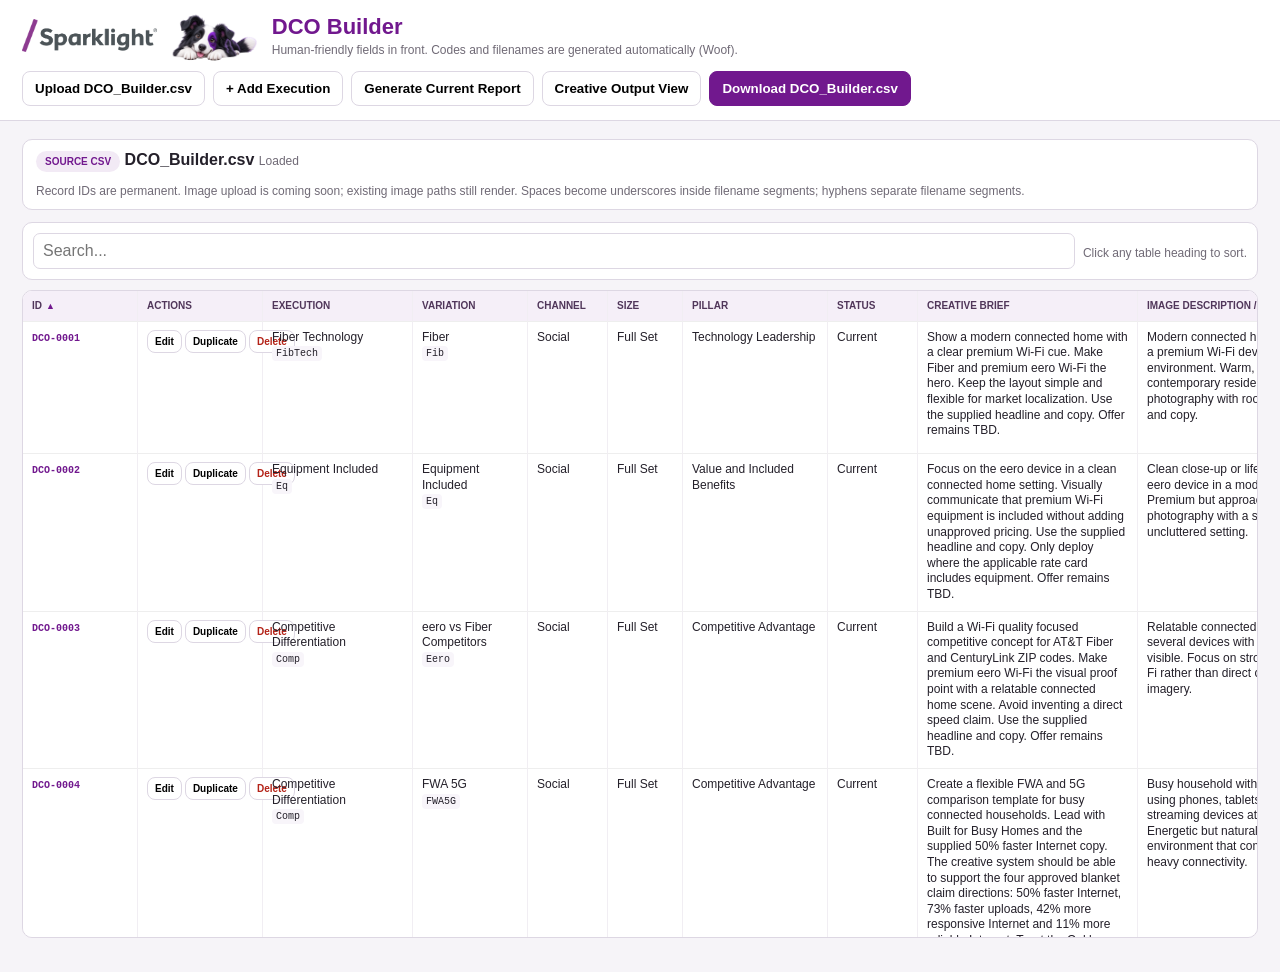
==== index.html @ 0c3de9a8 "Add files via upload" ====
<!doctype html>
<html lang="en">
<head>
<meta charset="utf-8"><meta name="viewport" content="width=device-width,initial-scale=1">
<title>DCO Builder</title>
<style>
:root{--p:#71188e;--ink:#24202a;--muted:#706a76;--line:#ddd7e3;--bg:#f6f4f8;--soft:#f2eaf5;--danger:#b42318}
*{box-sizing:border-box} body{margin:0;background:var(--bg);font-family:Inter,Segoe UI,Arial,sans-serif;color:var(--ink)}
header{position:sticky;top:0;z-index:10;background:#fff;border-bottom:1px solid var(--line);padding:14px 22px}
.top{display:flex;justify-content:space-between;align-items:center;gap:14px;flex-wrap:wrap}
.brand-wrap{display:flex;align-items:center;gap:14px}
.brand-logo{height:34px;max-width:220px;object-fit:contain}
.header-mascot{height:58px;max-width:120px;object-fit:contain;object-position:center bottom;display:block;margin:-8px 0 -14px 0}
h1{margin:0;color:var(--p);font-size:22px} .sub{font-size:12px;color:var(--muted);margin-top:3px}
button{border:1px solid var(--line);background:#fff;border-radius:8px;padding:9px 12px;font-weight:700;cursor:pointer}
button.primary{background:var(--p);border-color:var(--p);color:#fff} button:disabled{opacity:.5;cursor:not-allowed;background:#f2f0f4;color:#777;border-color:#d8d3dc} button.danger{color:var(--danger)} .actions{display:flex;gap:8px;flex-wrap:wrap}
main{padding:18px 22px 34px}
.source{background:#fff;border:1px solid var(--line);border-radius:10px;padding:11px 13px;margin-bottom:12px;display:flex;justify-content:space-between;gap:12px;flex-wrap:wrap}
.pill{background:var(--soft);color:var(--p);padding:5px 9px;border-radius:999px;font-size:10px;font-weight:800}
.toolbar{display:flex;gap:8px;background:#fff;border:1px solid var(--line);border-radius:10px;padding:10px;margin-bottom:10px;align-items:center}
.toolbar input{flex:1}.mobile-view-note{display:none}
input,select,textarea{width:100%;border:1px solid var(--line);border-radius:7px;padding:8px 9px;font:inherit;background:#fff}
textarea{min-height:86px;resize:vertical}
.tablewrap{background:#fff;border:1px solid var(--line);border-radius:10px;overflow:auto;max-height:72vh}
table{border-collapse:separate;border-spacing:0;width:100%;min-width:1900px;font-size:12px;table-layout:fixed}
th,td{padding:8px 9px;border-bottom:1px solid #eee;border-right:1px solid #f1eef3;vertical-align:top;white-space:normal;overflow-wrap:anywhere;line-height:1.3}
th{position:sticky;top:0;background:#f5eff8;text-align:left;color:#50365a;font-size:10px;text-transform:uppercase;z-index:2;cursor:pointer;user-select:none}
th:hover{background:#ede3f2}
.sortmark{font-size:9px;color:var(--p);margin-left:4px}
.rowbtns{white-space:nowrap} .rowbtns button{padding:5px 7px;font-size:10px;margin-right:3px}
.record-id{font-family:ui-monospace,SFMono-Regular,Consolas,monospace;font-size:10px;font-weight:800;color:var(--p)}
.code{font-family:ui-monospace,SFMono-Regular,Consolas,monospace;background:#f8f5fa;border-radius:4px;padding:2px 4px;font-size:10px}
.details{font-size:11px;line-height:1.4}.priority-list{margin:0;padding-left:16px;font-size:11px;line-height:1.35}.priority-list li{margin:0 0 3px}.priority-list .required{font-weight:800;color:var(--p)} .filename{font-family:ui-monospace,SFMono-Regular,Consolas,monospace;font-size:10px;display:block;margin:3px 0}
.thumb{width:50px;height:50px;border:1px solid var(--line);border-radius:6px;object-fit:cover;background:#fafafa;display:block;margin:auto}
.modal{display:none;position:fixed;inset:0;background:rgba(18,13,22,.46);z-index:50;align-items:center;justify-content:center;padding:18px} .modal.open{display:flex}
.dialog{width:min(1120px,97vw);max-height:94vh;overflow:auto;background:#fff;border-radius:13px;box-shadow:0 28px 70px rgba(0,0,0,.26)}
.dhead,.dfoot{position:sticky;background:#fff;z-index:3;display:flex;align-items:center;justify-content:space-between;gap:10px;padding:14px 17px}
.dhead{top:0;border-bottom:1px solid var(--line)} .dfoot{bottom:0;border-top:1px solid var(--line);justify-content:flex-end}
.dbody{padding:17px} .grid{display:grid;grid-template-columns:repeat(3,1fr);gap:11px} .wide{grid-column:span 3} .two{grid-column:span 2}
label{display:block;margin-bottom:4px;font-size:10px;font-weight:800;text-transform:uppercase;color:#504756}
.section{grid-column:span 3;border-top:1px solid var(--line);padding-top:12px;margin-top:4px} .section-title{font-weight:800;color:var(--p);font-size:12px;margin-bottom:4px}
.codebox{background:#faf8fb;border:1px solid var(--line);border-radius:8px;padding:9px 10px} .codebox .row{display:flex;gap:8px;align-items:center;justify-content:space-between}
.size-note{margin-top:5px;padding:6px 8px;background:#faf8fb;border:1px solid var(--line);border-radius:7px;font-size:9px;line-height:1.2;color:var(--muted)}
.assetbox{display:grid;grid-template-columns:180px 1fr;gap:12px;align-items:start} .asset-preview{height:130px;border:1px dashed #b9afbf;border-radius:9px;background:#faf8fb;display:flex;align-items:center;justify-content:center;overflow:hidden;color:var(--muted);font-size:11px;text-align:center;padding:8px}
.asset-preview img{width:100%;height:100%;object-fit:cover} .asset-actions{display:flex;gap:7px;flex-wrap:wrap;margin-top:8px} .asset-tip{font-size:11px;color:var(--muted);line-height:1.45;margin-top:7px}
.msglist{display:flex;flex-direction:column;gap:7px} .msg{display:grid;grid-template-columns:30px 1fr 120px auto;gap:7px;align-items:center} .num{width:25px;height:25px;border-radius:50%;background:var(--p);color:#fff;display:flex;align-items:center;justify-content:center;font-size:11px;font-weight:800}
.req{display:flex;align-items:center;gap:6px;font-size:11px;font-weight:700;color:#55485b} .req input{width:auto} .msg button{padding:5px 7px}
.logo{background:#f8f5f9;border:1px solid var(--line);border-radius:8px;padding:11px} .logo-options{display:grid;grid-template-columns:repeat(4,1fr);gap:8px;margin-top:9px} .logo-card{background:#fff;border:1px solid var(--line);border-radius:7px;padding:8px;text-align:center} .logo-card.dark{background:#333} .logo-card img{max-width:100%;height:28px;object-fit:contain} .logo-card small{display:block;font-size:9px;color:var(--muted);margin-top:5px} .logo-card.dark small{color:#ddd}
.logicbox{background:#faf8fb;border:1px solid var(--line);border-radius:8px;padding:10px;font-size:11px;line-height:1.45}
.hidden{display:none!important}

@media(max-width:760px){
  header{position:static;padding:12px}
  .top{align-items:flex-start}
  .brand-wrap{width:100%;display:grid;grid-template-columns:auto auto 1fr;gap:10px;align-items:center}
  .brand-logo{height:30px;max-width:150px}
  .header-mascot{height:48px;max-width:85px;margin:-4px 0 -8px}
  h1{font-size:20px}
  .brand-wrap .sub{font-size:11px;line-height:1.25}
  .actions{width:100%;display:grid;grid-template-columns:1fr 1fr;gap:7px}
  .actions button{width:100%;font-size:12px;padding:8px 9px}
  .actions .primary{grid-column:span 2}
  main{padding:12px}
  .source{padding:10px}
  .source>div:last-child{font-size:11px;line-height:1.35}
  .toolbar{padding:9px;display:block}
  .toolbar input{margin-bottom:6px}
  .desktop-sort-note{display:none}
  .mobile-view-note{display:block}
  .tablewrap{overflow:visible;max-height:none;border-radius:10px}
  table{min-width:0;width:100%;table-layout:fixed}
  th,td{font-size:11px;padding:8px 7px}
  th{position:static}
  /* Mobile keeps only: ID, Actions, Execution, Variation, Status */
  th:nth-child(5),td:nth-child(5),
  th:nth-child(6),td:nth-child(6),
  th:nth-child(7),td:nth-child(7),
  th:nth-child(9),td:nth-child(9),
  th:nth-child(10),td:nth-child(10),
  th:nth-child(11),td:nth-child(11),
  th:nth-child(12),td:nth-child(12),
  th:nth-child(13),td:nth-child(13),
  th:nth-child(14),td:nth-child(14){display:none}
  th:nth-child(1),td:nth-child(1){width:16%}
  th:nth-child(2),td:nth-child(2){width:25%}
  th:nth-child(3),td:nth-child(3){width:26%}
  th:nth-child(4),td:nth-child(4){width:20%}
  th:nth-child(8),td:nth-child(8){width:13%}
  .rowbtns{white-space:normal;display:flex;flex-direction:column;gap:4px}
  .rowbtns button{width:100%;margin:0;padding:5px 4px;font-size:10px}
  .record-id{font-size:9px}
  .code{font-size:8px;display:inline-block;margin-top:2px}
}

@media(max-width:900px){.toolbar{flex-direction:column}.grid{grid-template-columns:1fr}.wide,.two,.section{grid-column:span 1}.msg{grid-template-columns:30px 1fr}.assetbox{grid-template-columns:1fr}}
</style>
</head>
<body>
<header><div class="top">
<div class="brand-wrap">
<img class="brand-logo" src="assets/Sparklight(R)-purple-rgb.png" alt="Sparklight" onerror="this.style.display='none'">
<img class="header-mascot" src="assets/HeaderMascot.png" alt="" aria-hidden="true" onerror="this.style.display='none'">
<div><h1>DCO Builder</h1><div class="sub">Human-friendly fields in front. Codes and filenames are generated automatically (Woof).</div></div>
</div>
<div class="actions">
<button onclick="document.getElementById('csvFile').click()">Upload DCO_Builder.csv</button><input id="csvFile" class="hidden" type="file" accept=".csv">
<button onclick="addRow()">+ Add Execution</button>
<button onclick="generateCurrentReport()">Generate Current Report</button>
<button onclick="goToOutputs()">Creative Output View</button>
<button class="primary" onclick="downloadCSV()">Download DCO_Builder.csv</button>
</div>
</div></header>

<main>
<div class="source"><div><span class="pill">SOURCE CSV</span> <strong>DCO_Builder.csv</strong> <span class="sub" id="dirty">Loaded</span></div>
<div class="sub">Record IDs are permanent. Image upload is coming soon; existing image paths still render. Spaces become underscores inside filename segments; hyphens separate filename segments.</div></div>

<div class="toolbar">
<input id="search" placeholder="Search..." oninput="render()">
<div class="sub desktop-sort-note">Click any table heading to sort.</div>
<div class="sub mobile-view-note">Mobile view shows the key fields only. Edit a row to see the full record.</div>
</div>

<div class="tablewrap"><table><thead><tr>
<th style="width:115px" onclick="sortBy('Record_ID')">ID<span class="sortmark" data-sort="Record_ID"></span></th>
<th style="width:125px">Actions</th>
<th style="width:150px" onclick="sortBy('Execution')">Execution<span class="sortmark" data-sort="Execution"></span></th>
<th style="width:115px" onclick="sortBy('Variation')">Variation<span class="sortmark" data-sort="Variation"></span></th>
<th style="width:80px" onclick="sortBy('Channel')">Channel<span class="sortmark" data-sort="Channel"></span></th>
<th style="width:75px" onclick="sortBy('Size')">Size<span class="sortmark" data-sort="Size"></span></th>
<th style="width:145px" onclick="sortBy('Pillar')">Pillar<span class="sortmark" data-sort="Pillar"></span></th>
<th style="width:90px" onclick="sortBy('Status')">Status<span class="sortmark" data-sort="Status"></span></th>
<th style="width:220px" onclick="sortBy('Creative_Brief')">Creative Brief<span class="sortmark" data-sort="Creative_Brief"></span></th>
<th style="width:220px" onclick="sortBy('Image_Description_Prompt')">Image Description / Prompt<span class="sortmark" data-sort="Image_Description_Prompt"></span></th>
<th style="width:75px">Image</th>
<th style="width:220px" onclick="sortBy('Supporting_Copy')">Supporting Copy<span class="sortmark" data-sort="Supporting_Copy"></span></th>
<th style="width:220px">Message Priority</th>
<th style="width:280px">Details</th>
</tr></thead><tbody id="tbody"></tbody></table></div>
</main>

<div class="modal" id="modal"><div class="dialog">
<div class="dhead"><div><strong id="title">Edit Creative Execution</strong><div class="sub">Write the human name. The short code updates automatically.</div></div><button onclick="closeM()">✕</button></div>
<div class="dbody"><div class="grid">

<div><label>Record ID</label><input data-f="Record_ID" readonly></div>
<div><label>Execution</label><input data-f="Execution" oninput="autoCodes()"></div>
<div><label>Variation</label><input data-f="Variation" oninput="autoCodes()"></div>

<div><label>Channel</label><select data-f="Channel" onchange="refreshSizes()"><option>Display</option><option>Social</option><option>Landing Page</option><option>Email</option></select></div>
<div><label>Size</label><select data-f="Size" onchange="updateFilenamePreview()"></select><div id="sizeNote" class="size-note"></div></div>
<div class="codebox"><label>Generated Codes</label><div class="row"><span class="code" id="execCodePreview"></span><span class="code" id="varCodePreview"></span></div></div>

<div><label>Pillar</label><select data-f="Pillar"></select></div>
<div><label>Status</label><select data-f="Status" onchange="statusChanged()"><option>Current</option><option>Future</option><option>Retired</option></select></div>
<div><label>Category</label><input data-f="Category"></div>

<div id="startWrap" class="hidden"><label>Start Date</label><input data-f="Start_Date" type="date"></div>
<div id="endWrap" class="hidden"><label>End Date</label><input data-f="End_Date" type="date"></div>
<div><label>Market Zip</label><input data-f="Market_Zip"></div>

<div class="two"><label>Target</label><input data-f="Target"></div><div><label>Offer</label><input data-f="Offer"></div>

<div class="section"><div class="section-title">Creative Brief</div></div>
<div class="wide"><textarea data-f="Creative_Brief"></textarea></div>

<div class="section"><div class="section-title">Image Description / Prompt</div></div>
<div class="wide"><textarea data-f="Image_Description_Prompt"></textarea></div>

<div class="wide assetbox">
<div id="assetPreview" class="asset-preview">No image selected</div>
<div>
  <label>Image Asset</label>
  <input data-f="Image_Asset" placeholder="uploads/example.jpg" readonly>
  <div class="asset-actions">
    <button type="button" disabled aria-disabled="true" title="Image uploads are coming soon">Upload Image — Coming Soon</button>
  </div>
  <div class="asset-tip" id="uploadTip">
    Image uploads are <strong>coming soon</strong>. Existing image paths in the CSV will still render in the dashboard, but users cannot upload or replace images from this site yet.
  </div>
</div></div>

<div class="section"><div class="section-title">Supporting Copy <span class="sub">(not on ad)</span></div>
<div class="sub">Accompanying copy used outside the image file, such as the post text or caption that runs with a Social ad.</div></div>
<div class="wide"><textarea data-f="Supporting_Copy"></textarea></div>

<div class="section"><div class="section-title">Message Priority <span class="sub">(on-ad messages)</span></div>
<div class="sub">Required messages never drop. Remaining messages survive according to priority and available space.</div></div>
<div class="wide"><div id="msgs" class="msglist"></div></div>

<div class="section"><div class="section-title">Always Reserved Logo Area</div></div>
<div class="wide logo"><strong>Sparklight logo</strong> — template space is always reserved.
<div class="logo-options">
<div class="logo-card"><img src="assets/Sparklight(R)-black-rgb.png"><small>Black</small></div>
<div class="logo-card"><img src="assets/Sparklight(R)-gray-rgb.png"><small>Gray</small></div>
<div class="logo-card"><img src="assets/Sparklight(R)-purple-rgb.png"><small>Purple</small></div>
<div class="logo-card dark"><img src="assets/Sparklight(R)-reverse-rgb.png"><small>Reverse</small></div>
</div></div>

<div class="section"><div class="section-title">Legal</div></div>
<div class="wide"><label>Full Legal</label><textarea data-f="Legal_Full"></textarea></div>
<div class="wide"><label>Short Legal</label><textarea data-f="Legal_Short"></textarea></div>
<div class="wide"><label>Approval Notes</label><textarea data-f="Approval_Notes"></textarea></div>

<div class="section"><div class="section-title">Filename Preview</div><div class="sub">Format: DCO-Channel_Size-Execution-Variation. Duplicate Execution/Variation codes are only written once.</div></div>
<div class="wide logicbox" id="filenamePreview"></div>

</div></div>
<div class="dfoot"><button onclick="closeM()">Cancel</button><button class="primary" onclick="save()">Save Execution</button></div>
</div></div>

<script>
// Image upload intentionally disabled; existing Image_Asset paths still render.
const SEED=[{"Record_ID": "DCO-0001", "Sequence_Next": "15", "Execution": "Fiber Technology", "Execution_Code": "FibTech", "Variation": "Fiber", "Variation_Code": "Fib", "Pillar": "Technology Leadership", "Category": "Fiber Technology", "Target": "Fiber enabled expansion markets and ZIP codes over indexing to fiber", "Market_Zip": "TBD", "Offer": "TBD", "Channel": "Social", "Size": "Full Set", "Status": "Current", "Start_Date": "", "End_Date": "", "Creative_Brief": "Show a modern connected home with a clear premium Wi-Fi cue. Make Fiber and premium eero Wi-Fi the hero. Keep the layout simple and flexible for market localization. Use the supplied headline and copy. Offer remains TBD.", "Image_Description_Prompt": "Modern connected home interior with a premium Wi-Fi device visible in the environment. Warm, natural, contemporary residential lifestyle photography with room for branding and copy.", "Image_Asset": "", "Supporting_Copy": "Experience Sparklight Fiber with Better Wi-Fi.", "Legal_Full": "", "Legal_Short": "", "Approval_Notes": "Localize by market name where feasible.", "Message_1_Required": "1", "Message_2_Required": "0", "Message_3_Required": "0", "Message_4_Required": "0", "Message_5_Required": "0", "Message_1": "Fiber Internet. Premium eero Wi-Fi.", "Message_2": "", "Message_3": "", "Message_4": "", "Message_5": ""}, {"Record_ID": "DCO-0002", "Sequence_Next": "", "Execution": "Equipment Included", "Execution_Code": "Eq", "Variation": "Equipment Included", "Variation_Code": "Eq", "Pillar": "Value and Included Benefits", "Category": "Equipment Included", "Target": "Rate cards that include equipment", "Market_Zip": "TBD", "Offer": "TBD", "Channel": "Social", "Size": "Full Set", "Status": "Current", "Start_Date": "", "End_Date": "", "Creative_Brief": "Focus on the eero device in a clean connected home setting. Visually communicate that premium Wi-Fi equipment is included without adding unapproved pricing. Use the supplied headline and copy. Only deploy where the applicable rate card includes equipment. Offer remains TBD.", "Image_Description_Prompt": "Clean close-up or lifestyle view of an eero device in a modern home. Premium but approachable product photography with a simple uncluttered setting.", "Image_Asset": "", "Supporting_Copy": "No extra monthly equipment fees.", "Legal_Full": "", "Legal_Short": "", "Approval_Notes": "", "Message_1_Required": "1", "Message_2_Required": "0", "Message_3_Required": "0", "Message_4_Required": "0", "Message_5_Required": "0", "Message_1": "Powerful eero Wi-Fi. Included.", "Message_2": "", "Message_3": "", "Message_4": "", "Message_5": ""}, {"Record_ID": "DCO-0003", "Sequence_Next": "", "Execution": "Competitive Differentiation", "Execution_Code": "Comp", "Variation": "eero vs Fiber Competitors", "Variation_Code": "Eero", "Pillar": "Competitive Advantage", "Category": "Competitive Differentiation", "Target": "eero vs ATT Fiber and CenturyLink ZIP codes", "Market_Zip": "TBD", "Offer": "TBD", "Channel": "Social", "Size": "Full Set", "Status": "Current", "Start_Date": "", "End_Date": "", "Creative_Brief": "Build a Wi-Fi quality focused competitive concept for AT&T Fiber and CenturyLink ZIP codes. Make premium eero Wi-Fi the visual proof point with a relatable connected home scene. Avoid inventing a direct speed claim. Use the supplied headline and copy. Offer remains TBD.", "Image_Description_Prompt": "Relatable connected household using several devices with an eero device visible. Focus on strong in-home Wi-Fi rather than direct competitor imagery.", "Image_Asset": "", "Supporting_Copy": "Get award-winning eero Wi-Fi with Sparklight.", "Legal_Full": "", "Legal_Short": "", "Approval_Notes": "", "Message_1_Required": "1", "Message_2_Required": "0", "Message_3_Required": "0", "Message_4_Required": "0", "Message_5_Required": "0", "Message_1": "Your Internet Is Only As Good As Your Wi-Fi", "Message_2": "", "Message_3": "", "Message_4": "", "Message_5": ""}, {"Record_ID": "DCO-0004", "Sequence_Next": "", "Execution": "Competitive Differentiation", "Execution_Code": "Comp", "Variation": "FWA 5G", "Variation_Code": "FWA5G", "Pillar": "Competitive Advantage", "Category": "Competitive Differentiation", "Target": "Markets with high fixed wireless adoption and broad use across MSO", "Market_Zip": "TBD", "Offer": "TBD", "Channel": "Social", "Size": "Full Set", "Status": "Current", "Start_Date": "", "End_Date": "", "Creative_Brief": "Create a flexible FWA and 5G comparison template for busy connected households. Lead with Built for Busy Homes and the supplied 50% faster Internet copy. The creative system should be able to support the four approved blanket claim directions: 50% faster Internet, 73% faster uploads, 42% more responsive Internet and 11% more reliable Internet. Treat the Ookla support and disclaimer as required claim context. Offer remains TBD.", "Image_Description_Prompt": "Busy household with multiple people using phones, tablets, laptops or streaming devices at the same time. Energetic but natural home environment that communicates heavy connectivity.", "Image_Asset": "", "Supporting_Copy": "Sparklight delivers 50% faster Internet speeds than 5G Home Internet.*", "Legal_Full": "Based on Sparklight's analysis of Ookla Speedtest Intelligence data during H1 2026 in Sparklight's footprint. Ookla trademarks used under license and reprinted with permission.", "Legal_Short": "TBD - Approved short legal version required.", "Approval_Notes": "Ookla support required. Follow up is pending on the wording Sparklight's analysis.", "Message_1_Required": "1", "Message_2_Required": "0", "Message_3_Required": "0", "Message_4_Required": "0", "Message_5_Required": "0", "Message_1": "Built for Busy Homes", "Message_2": "Sparklight has 50% faster internet speeds than FWA and 5G Home Internet", "Message_3": "Sparklight has 73% faster upload speeds than FWA and 5G Home Internet", "Message_4": "Sparklight has 42% more responsive internet speeds than FWA and 5G Home Internet", "Message_5": "Sparklight has 11% more reliable internet speeds than FWA and 5G Home Internet."}, {"Record_ID": "DCO-0005", "Sequence_Next": "", "Execution": "Competitive Differentiation", "Execution_Code": "Comp", "Variation": "MetroNet", "Variation_Code": "Met_Vin", "Pillar": "Competitive Advantage", "Category": "Competitive Differentiation", "Target": "MetroNet comparison", "Market_Zip": "Vincennes_IN", "Offer": "TBD", "Channel": "Social", "Size": "Full Set", "Status": "Current", "Start_Date": "", "End_Date": "", "Creative_Brief": "Build a Vincennes specific competitive speed concept. Show a household with multiple people or devices to reinforce Enough Internet For Everyone, while making the fastest download speeds in Vincennes claim prominent. Use the supplied headline and copy and reserve space for the Ookla disclaimer. Offer remains TBD.", "Image_Description_Prompt": "Household with multiple people and connected devices in use at once. Comfortable everyday home setting that suggests enough bandwidth for everyone.", "Image_Asset": "", "Supporting_Copy": "Powered By The Fastest Download Speeds In Vincennes*.", "Legal_Full": "Based on Ookla Speedtest Intelligence data for 1H 2026. Ookla trademarks used under license and reprinted with permission.", "Legal_Short": "TBD - Approved short legal version required.", "Approval_Notes": "Ookla claim.", "Message_1_Required": "1", "Message_2_Required": "0", "Message_3_Required": "0", "Message_4_Required": "0", "Message_5_Required": "0", "Message_1": "Enough Internet For Everyone", "Message_2": "Fastest download speeds in Vincennes based on Ookla Speedtest Intelligence data for 1H 2026.", "Message_3": "", "Message_4": "", "Message_5": ""}, {"Record_ID": "DCO-0006", "Sequence_Next": "", "Execution": "Competitive Differentiation", "Execution_Code": "Comp", "Variation": "CenturyLink", "Variation_Code": "Ctl_Boi", "Pillar": "Competitive Advantage", "Category": "Competitive Differentiation", "Target": "CenturyLink comparison", "Market_Zip": "Boise_ID", "Offer": "TBD", "Channel": "Social", "Size": "Full Set", "Status": "Current", "Start_Date": "", "End_Date": "", "Creative_Brief": "Create a Boise competitive comparison against CenturyLink. Make the faster download speed claim the main message and support it visually with Gig Internet and premium eero Wi-Fi. Keep the comparison clean rather than overly aggressive. Use the supplied headline and copy and reserve space for the Ookla disclaimer. Offer remains TBD.", "Image_Description_Prompt": "Modern household using multiple connected devices with a premium Wi-Fi device visible. Clean, confident lifestyle imagery suitable for a speed comparison message.", "Image_Asset": "", "Supporting_Copy": "Upgrade to Gig speed Internet with premium eero Wi-Fi.", "Legal_Full": "Based on Ookla Speedtest Intelligence data for 1H 2026. Ookla trademarks used under license and reprinted with permission.", "Legal_Short": "TBD - Approved short legal version required.", "Approval_Notes": "Ookla claim.", "Message_1_Required": "1", "Message_2_Required": "0", "Message_3_Required": "0", "Message_4_Required": "0", "Message_5_Required": "0", "Message_1": "Sparklight Download Speeds Are Faster Than CenturyLink*", "Message_2": "Sparklight download speeds are faster than CenturyLink based on Ookla Speedtest Intelligence data for 1H 2026.", "Message_3": "", "Message_4": "", "Message_5": ""}, {"Record_ID": "DCO-0007", "Sequence_Next": "", "Execution": "Competitive Differentiation", "Execution_Code": "Comp", "Variation": "Plateau", "Variation_Code": "Plat_Ros", "Pillar": "Competitive Advantage", "Category": "Competitive Differentiation", "Target": "Plateau comparison", "Market_Zip": "Roswell_NM", "Offer": "TBD", "Channel": "Social", "Size": "Full Set", "Status": "Current", "Start_Date": "", "End_Date": "", "Creative_Brief": "Create a Roswell competitive comparison against Plateau. Make the faster download speed claim the primary message and support it with Gig Internet and premium eero Wi-Fi imagery. Use the supplied headline and copy and reserve space for the Ookla disclaimer. Route the finished creative to Ookla for review and approval. Offer remains TBD.", "Image_Description_Prompt": "Modern connected household with multiple devices and a premium Wi-Fi device visible. Confident, clean lifestyle imagery suitable for a faster-download message.", "Image_Asset": "", "Supporting_Copy": "Upgrade to Gig speed Internet with premium eero Wi-Fi.", "Legal_Full": "Based on Ookla Speedtest Intelligence data for 1H 2026. Ookla trademarks used under license and reprinted with permission.", "Legal_Short": "TBD - Approved short legal version required.", "Approval_Notes": "Ookla claim. Ookla must review and approve creative.", "Message_1_Required": "1", "Message_2_Required": "0", "Message_3_Required": "0", "Message_4_Required": "0", "Message_5_Required": "0", "Message_1": "Sparklight Download Speeds Are Faster Than Plateau*", "Message_2": "Sparklight download speeds are faster than Plateau based on Ookla Speedtest Intelligence data for 1H 2026.", "Message_3": "", "Message_4": "", "Message_5": ""}, {"Record_ID": "DCO-0008", "Sequence_Next": "", "Execution": "Competitive Differentiation", "Execution_Code": "Comp", "Variation": "DSL", "Variation_Code": "DSL", "Pillar": "Competitive Advantage", "Category": "Competitive Differentiation", "Target": "DSL only ZIP codes", "Market_Zip": "TBD", "Offer": "TBD", "Channel": "Social", "Size": "Full Set", "Status": "Current", "Start_Date": "", "End_Date": "", "Creative_Brief": "Use an upgrade story that makes older DSL feel insufficient for a modern connected household without adding unsupported comparative claims. Show multiple devices or everyday high bandwidth activity and position Gig Internet plus premium eero Wi-Fi as the next step. Use the supplied headline and copy. Offer remains TBD.", "Image_Description_Prompt": "Modern household using several high-bandwidth devices such as laptop, tablet, streaming TV or gaming setup. Contemporary scene that makes older connectivity feel outgrown without showing a competitor.", "Image_Asset": "", "Supporting_Copy": "Upgrade to Gig speed Internet with premium eero Wi-Fi.", "Legal_Full": "", "Legal_Short": "", "Approval_Notes": "", "Message_1_Required": "1", "Message_2_Required": "0", "Message_3_Required": "0", "Message_4_Required": "0", "Message_5_Required": "0", "Message_1": "Your Home Has Outgrown DSL", "Message_2": "", "Message_3": "", "Message_4": "", "Message_5": ""}, {"Record_ID": "DCO-0009", "Sequence_Next": "", "Execution": "Competitive Differentiation", "Execution_Code": "Comp", "Variation": "Starlink", "Variation_Code": "Star", "Pillar": "Competitive Advantage", "Category": "Competitive Differentiation", "Target": "Starlink competitive markets", "Market_Zip": "TBD", "Offer": "TBD", "Channel": "Social", "Size": "Full Set", "Status": "Current", "Start_Date": "", "End_Date": "", "Creative_Brief": "Create a playful but clean terrestrial Internet alternative to Starlink. A subtle sky or satellite cue can set up the contrast, while the hero should be a dependable connected home experience. Keep reliability language to the supplied copy and avoid adding unsupported performance claims. Offer remains TBD.", "Image_Description_Prompt": "Dependable connected home at dusk or evening with a subtle sky cue outside. Keep the home and reliable terrestrial connection as the hero; avoid literal competitor branding.", "Image_Asset": "", "Supporting_Copy": "Sparklight is built for a reliable connection.", "Legal_Full": "", "Legal_Short": "", "Approval_Notes": "", "Message_1_Required": "1", "Message_2_Required": "0", "Message_3_Required": "0", "Message_4_Required": "0", "Message_5_Required": "0", "Message_1": "Your Best Internet Doesn't Come From Space", "Message_2": "", "Message_3": "", "Message_4": "", "Message_5": ""}, {"Record_ID": "DCO-0010", "Sequence_Next": "", "Execution": "Competitor Outage Response", "Execution_Code": "Outage", "Variation": "Competitor Outage", "Variation_Code": "Resp", "Pillar": "Market Events", "Category": "Competitor Outage Response", "Target": "ZIP codes experiencing competitor outages", "Market_Zip": "DYNAMIC", "Offer": "TBD", "Channel": "Social", "Size": "Full Set", "Status": "Current", "Start_Date": "", "End_Date": "", "Creative_Brief": "Build a responsive switch message for ZIP codes experiencing competitor outages. Show the relief of a household getting back online and emphasize Gig Internet, premium eero Wi-Fi and local support. Keep the tone helpful rather than exploitative. Use the supplied headline and copy. Offer remains TBD.", "Image_Description_Prompt": "Household happily reconnected and using devices after an interruption. Helpful, relieved, positive tone rather than frustration or competitor-bashing.", "Image_Asset": "", "Supporting_Copy": "Switch today and get Gig speed Internet, premium eero Wi-Fi and local support.", "Legal_Full": "", "Legal_Short": "", "Approval_Notes": "", "Message_1_Required": "1", "Message_2_Required": "0", "Message_3_Required": "0", "Message_4_Required": "0", "Message_5_Required": "0", "Message_1": "Looking for a More Reliable Connection?", "Message_2": "", "Message_3": "", "Message_4": "", "Message_5": ""}, {"Record_ID": "DCO-0011", "Sequence_Next": "", "Execution": "Mobile Differentiator", "Execution_Code": "Mob", "Variation": "Mobile Upgrade Internet", "Variation_Code": "UPG", "Pillar": "Value and Included Benefits", "Category": "Mobile Differentiator", "Target": "Broad market deployment", "Market_Zip": "BROAD", "Offer": "TBD", "Channel": "Social", "Size": "Full Set", "Status": "Current", "Start_Date": "", "End_Date": "", "Creative_Brief": "Create a simple bundle story that visually connects home Internet and mobile. Show a phone plus a connected home or person using both services. Make one year of FREE mobile service easy to understand while keeping Gig speed Internet as the anchor. Use the supplied headline and copy. Offer remains TBD.", "Image_Description_Prompt": "Person or family using a smartphone in a connected home environment. Visually connect mobile service with home Internet in one simple lifestyle scene.", "Image_Asset": "", "Supporting_Copy": "Get Gig-speed Internet plus one year of FREE mobile service.", "Legal_Full": "", "Legal_Short": "", "Approval_Notes": "", "Message_1_Required": "1", "Message_2_Required": "0", "Message_3_Required": "0", "Message_4_Required": "0", "Message_5_Required": "0", "Message_1": "Upgrade Your Internet. Get Mobile Included.", "Message_2": "", "Message_3": "", "Message_4": "", "Message_5": ""}, {"Record_ID": "DCO-0012", "Sequence_Next": "", "Execution": "Mobile Differentiator", "Execution_Code": "Mob", "Variation": "Mobile Three Benefits", "Variation_Code": "3Ben", "Pillar": "Value and Included Benefits", "Category": "Mobile Differentiator", "Target": "Broad market deployment", "Market_Zip": "BROAD", "Offer": "TBD", "Channel": "Social", "Size": "Full Set", "Status": "Current", "Start_Date": "", "End_Date": "", "Creative_Brief": "Build a three benefit visual system with equal clear cues for Gig speed Internet, premium eero Wi-Fi and one year FREE Mobile. A simple three part composition or icon supported layout could work well. Use the supplied headline and copy. Offer remains TBD.", "Image_Description_Prompt": "Connected household scene that can visually support three benefits: fast Internet, premium Wi-Fi and mobile. Keep the composition simple enough for modular callouts.", "Image_Asset": "", "Supporting_Copy": "Gig-speed Internet + Premium eero Wi-Fi + One Year FREE Mobile.", "Legal_Full": "", "Legal_Short": "", "Approval_Notes": "", "Message_1_Required": "1", "Message_2_Required": "0", "Message_3_Required": "0", "Message_4_Required": "0", "Message_5_Required": "0", "Message_1": "One Gig. Three Big Benefits.", "Message_2": "", "Message_3": "", "Message_4": "", "Message_5": ""}, {"Record_ID": "DCO-0013", "Sequence_Next": "", "Execution": "2 Gig Targeting", "Execution_Code": "2Gig", "Variation": "2 Gig", "Variation_Code": "2Gig", "Pillar": "Technology Leadership", "Category": "2 Gig Targeting", "Target": "Areas with multi Gig availability", "Market_Zip": "TBD", "Offer": "TBD", "Channel": "Social", "Size": "Full Set", "Status": "Current", "Start_Date": "", "End_Date": "", "Creative_Brief": "Create a premium high performance upgrade concept for areas with multi Gig availability. Make 2 Gig the hero and visually support it with premium eero Wi-Fi and one year FREE Mobile as added benefits. Keep the composition energetic but simple. Use the supplied headline and copy. Offer remains TBD.", "Image_Description_Prompt": "Premium high-performance home Internet scene with gaming, streaming or multiple connected devices. Contemporary, energetic and polished without feeling overly technical.", "Image_Asset": "", "Supporting_Copy": "2 Gig Internet + Premium eero Wi-Fi + 1 Year FREE Mobile", "Legal_Full": "", "Legal_Short": "", "Approval_Notes": "", "Message_1_Required": "1", "Message_2_Required": "0", "Message_3_Required": "0", "Message_4_Required": "0", "Message_5_Required": "0", "Message_1": "The Ultimate Internet Upgrade", "Message_2": "", "Message_3": "", "Message_4": "", "Message_5": ""}, {"Record_ID": "DCO-0014", "Sequence_Next": "", "Execution": "Superior Network Performance", "Execution_Code": "NetPerf", "Variation": "Opensignal Network Leadership", "Variation_Code": "Open", "Pillar": "Network Performance", "Category": "Superior Network Performance", "Target": "Markets and ZIP codes where Opensignal confirms network leadership", "Market_Zip": "TBD", "Offer": "TBD", "Channel": "Social", "Size": "Full Set", "Status": "Current", "Start_Date": "", "End_Date": "", "Creative_Brief": "Create a dependable network performance story for markets where Opensignal confirms leadership. Use an everyday connected home scene that communicates confidence and consistency rather than a specific speed comparison. Use the supplied headline and copy. Do not invent an Opensignal claim or disclaimer. Offer remains TBD.", "Image_Description_Prompt": "Everyday connected household using Internet comfortably and confidently. Calm, dependable lifestyle photography that suggests consistent network performance without a specific competitive claim.", "Image_Asset": "", "Supporting_Copy": "Sparklight delivers fast, dependable Internet on a fiber-fueled network.", "Legal_Full": "TBD - Opensignal legal language required.", "Legal_Short": "TBD - Opensignal short legal required.", "Approval_Notes": "Opensignal support is required before using this execution in a market. The source guide does not provide a specific Opensignal claim or disclaimer.", "Message_1_Required": "1", "Message_2_Required": "0", "Message_3_Required": "0", "Message_4_Required": "0", "Message_5_Required": "0", "Message_1": "Performance You Can Count On", "Message_2": "Only deploy in markets and ZIP codes where Opensignal data confirms network leadership.", "Message_3": "", "Message_4": "", "Message_5": ""}], COLS=["Record_ID", "Sequence_Next", "Execution", "Execution_Code", "Variation", "Variation_Code", "Pillar", "Category", "Target", "Market_Zip", "Offer", "Channel", "Size", "Status", "Start_Date", "End_Date", "Creative_Brief", "Image_Description_Prompt", "Image_Asset", "Supporting_Copy", "Legal_Full", "Legal_Short", "Approval_Notes", "Message_1_Required", "Message_2_Required", "Message_3_Required", "Message_4_Required", "Message_5_Required", "Message_1", "Message_2", "Message_3", "Message_4", "Message_5"];
const PILLARS=['Technology Leadership','Value and Included Benefits','Competitive Advantage','Market Events','Network Performance'];
const EXEC_MAP={"Fiber Technology":"FibTech","Equipment Included":"Eq","Competitive Differentiation":"Comp","Competitor Outage Response":"Outage","Mobile Differentiator":"Mob","2 Gig Targeting":"2Gig","Superior Network Performance":"NetPerf"};
const VAR_MAP={"Fiber":"Fib","Equipment Included":"Eq","eero vs Fiber Competitors":"Eero","FWA 5G":"FWA5G","MetroNet":"Met_Vin","CenturyLink":"Ctl_Boi","Plateau":"Plat_Ros","DSL":"DSL","Starlink":"Star","Competitor Outage":"Resp","Mobile Upgrade":"Upg","Mobile Three Benefits":"3Ben","2 Gig":"2Gig","Opensignal Network Leadership":"Open"};
const DATA_KEY='DCO_BUILDER_WORKING_DATA';
let data=JSON.parse(JSON.stringify(SEED)), idx=-1, tempImageURL='', nextSequence=1, sortKey='Record_ID', sortDir=1;

function persistWorkingData(){
  try{
    localStorage.setItem(DATA_KEY,JSON.stringify(data));
    localStorage.setItem(DATA_KEY+'_NEXT',String(nextSequence));
  }catch(e){}
}

function goToOutputs(){
  persistWorkingData();
  location.href='outputs.html?ts='+Date.now();
}
function restoreWorkingData(){
  try{
    const saved=localStorage.getItem(DATA_KEY);
    if(saved){
      const parsed=JSON.parse(saved);
      if(Array.isArray(parsed) && parsed.length) data=parsed;
    }
    const savedNext=parseInt(localStorage.getItem(DATA_KEY+'_NEXT')||'0',10);
    if(savedNext>0) nextSequence=Math.max(nextSequence,savedNext);
  }catch(e){}
}
const MF=[1,2,3,4,5].map(i=>'Message_'+i), RF=[1,2,3,4,5].map(i=>'Message_'+i+'_Required');
const SIZESETS={
  'Display':['Full Set','160x600','300x50','300x250','300x600','320x50','728x90','970x90','970x250'],
  'Social':['Full Set','1920x1080','1350x1080','1080x1080'],
  'Landing Page':['Custom'],'Email':['Custom']
};
const E=s=>String(s??'').replace(/[&<>"']/g,m=>({'&':'&amp;','<':'&lt;','>':'&gt;','"':'&quot;',"'":'&#039;'}[m]));
const el=f=>document.querySelector(`[data-f="${f}"]`);

function initSequence(){
  const idMax=Math.max(0,...data.map(r=>{const m=String(r.Record_ID||'').match(/(\d+)$/);return m?parseInt(m[1],10):0}));
  const storedMax=Math.max(0,...data.map(r=>parseInt(r.Sequence_Next||'0',10)||0));
  const local=parseInt(localStorage.getItem('dco_next_sequence')||'0',10)||0;
  nextSequence=Math.max(idMax+1,storedMax,local,1);
  localStorage.setItem('dco_next_sequence',String(nextSequence));
}
function allocateID(){
  const id=`DCO-${String(nextSequence).padStart(4,'0')}`;
  nextSequence++;
  localStorage.setItem('dco_next_sequence',String(nextSequence));persistWorkingData();
  return id;
}
function filenameSafe(s){return String(s||'').trim().replace(/-/g,' ').replace(/[^A-Za-z0-9 ]+/g,' ').replace(/\s+/g,'_').replace(/^_+|_+$/g,'')}
function camelCode(s){const w=String(s||'').trim().split(/[^A-Za-z0-9]+/).filter(Boolean);return w.length?w.map(x=>x.length<=3&&x===x.toUpperCase()?x:x.charAt(0).toUpperCase()+x.slice(1).toLowerCase()).join('').slice(0,24):'TBD'}
function generateCode(h,m){return m[h]||camelCode(h)}
function sameCode(a,b){return filenameSafe(a).toLowerCase()===filenameSafe(b).toLowerCase()}
function autoCodes(){const ec=generateCode(el('Execution').value,EXEC_MAP),vc=generateCode(el('Variation').value,VAR_MAP);document.getElementById('execCodePreview').textContent=ec;document.getElementById('varCodePreview').textContent=vc;updateFilenamePreview()}
function proposedFilenames(r){
 const ch=filenameSafe(r.Channel),ec=r.Execution_Code||generateCode(r.Execution,EXEC_MAP),vc=r.Variation_Code||generateCode(r.Variation,VAR_MAP);
 const sizes=r.Size==='Full Set'?(SIZESETS[r.Channel]||[]).filter(x=>x!=='Full Set'):[r.Size];
 return sizes.map(s=>{const base=`DCO-${ch}_${filenameSafe(s)}-${filenameSafe(ec)}`;return sameCode(ec,vc)?base:`${base}-${filenameSafe(vc)}`})
}
function detailsCell(r){
 const parts=[];const files=proposedFilenames(r);
 if(files.length)parts.push('<strong>Proposed filenames</strong>'+files.map(f=>`<span class="filename">${E(f)}</span>`).join(''));
 if(r.Market_Zip)parts.push('<strong>Market/ZIP:</strong> '+E(r.Market_Zip));
 if(r.Offer)parts.push('<strong>Offer:</strong> '+E(r.Offer));
 if(r.Status==='Future'&&r.Start_Date)parts.push('<strong>Starts:</strong> '+E(r.Start_Date));
 if(r.Status==='Retired'&&r.End_Date)parts.push('<strong>Ended:</strong> '+E(r.End_Date));
 return `<div class="details">${parts.join('<br>')}</div>`
}
function priorityCell(r){
 const items=[];
 for(let i=1;i<=5;i++){
   const m=String(r['Message_'+i]||'').trim();
   if(!m)continue;
   const req=String(r['Message_'+i+'_Required']||'0')==='1';
   items.push(`<li${req?' class="required"':''}>${E(m)}${req?' *':''}</li>`);
 }
 return items.length?`<ol class="priority-list">${items.join('')}</ol>`:'<span class="sub">None</span>';
}
function imageCell(r){if(!r.Image_Asset)return '<span class="sub">None</span>';return `<img class="thumb" src="${E(r.Image_Asset)}" alt="" onerror="this.outerHTML='<span class=&quot;sub&quot;>Image path set</span>'">`}
function sortBy(key){if(sortKey===key)sortDir*=-1;else{sortKey=key;sortDir=1};render()}
function sortVal(v){return String(v??'').toLowerCase()}
function render(){
 let q=document.getElementById('search').value.toLowerCase();
 let a=data.map((r,i)=>({r,i})).filter(x=>!q||Object.values(x.r).join(' ').toLowerCase().includes(q));
 a.sort((a,b)=>sortVal(a.r[sortKey]).localeCompare(sortVal(b.r[sortKey]),undefined,{numeric:true})*sortDir);
 document.querySelectorAll('.sortmark').forEach(s=>s.textContent=s.dataset.sort===sortKey?(sortDir===1?'▲':'▼'):'');
 document.getElementById('tbody').innerHTML=a.map(x=>`<tr>
<td><span class="record-id">${E(x.r.Record_ID)}</span></td>
<td class="rowbtns"><button onclick="edit(${x.i})">Edit</button><button onclick="dup(${x.i})">Duplicate</button><button class="danger" onclick="del(${x.i})">Delete</button></td>
<td>${E(x.r.Execution)}<br><span class="code">${E(x.r.Execution_Code)}</span></td>
<td>${E(x.r.Variation)}<br><span class="code">${E(x.r.Variation_Code)}</span></td>
<td>${E(x.r.Channel)}</td><td>${E(x.r.Size)}</td><td>${E(x.r.Pillar)}</td><td>${E(x.r.Status)}</td>
<td>${E(x.r.Creative_Brief)}</td><td>${E(x.r.Image_Description_Prompt)}</td><td>${imageCell(x.r)}</td><td>${E(x.r.Supporting_Copy)}</td><td>${priorityCell(x.r)}</td><td>${detailsCell(x.r)}</td>
</tr>`).join('')
}
function buildControlled(){const p=el('Pillar');p.innerHTML=PILLARS.map(v=>`<option>${E(v)}</option>`).join('')}
function buildMsgs(r){document.getElementById('msgs').innerHTML=MF.map((f,i)=>`<div class="msg"><div class="num">${i+1}</div><input class="mtext" value="${E(r[f]||'')}" placeholder="Priority message ${i+1}"><label class="req"><input class="mreq" type="checkbox" ${String(r[RF[i]])==='1'?'checked':''}> Required</label><div><button onclick="move(${i},-1)">↑</button><button onclick="move(${i},1)">↓</button></div></div>`).join('')}
function refreshSizes(preferred){const ch=el('Channel').value||'Display',s=el('Size'),opts=SIZESETS[ch]||['Custom'],want=preferred||s.value;s.innerHTML=opts.map(v=>`<option>${E(v)}</option>`).join('');s.value=opts.includes(want)?want:opts[0];document.getElementById('sizeNote').innerHTML=s.value==='Full Set'?`<strong>Full Set</strong><br>${opts.filter(v=>v!=='Full Set').map(E).join('<br>')}`:(s.value==='Custom'?'Custom size for this channel.':'');updateFilenamePreview()}
function statusChanged(){const s=el('Status').value;document.getElementById('startWrap').classList.toggle('hidden',s!=='Future');document.getElementById('endWrap').classList.toggle('hidden',s!=='Retired')}
function setImagePreview(path){const b=document.getElementById('assetPreview');if(tempImageURL){b.innerHTML=`<img src="${tempImageURL}">`;return}if(path)b.innerHTML=`<img src="${E(path)}" onerror="this.parentElement.textContent='Image path set: ${E(path)}'">`;else b.textContent='No image selected'}
function setForm(r){buildControlled();COLS.forEach(c=>{if(el(c)&&c!=='Size'&&c!=='Execution_Code'&&c!=='Variation_Code'&&c!=='Sequence_Next')el(c).value=r[c]??''});buildMsgs(r);refreshSizes(r.Size||'Full Set');setImagePreview(r.Image_Asset||'');document.getElementById('execCodePreview').textContent=r.Execution_Code||generateCode(r.Execution,EXEC_MAP);document.getElementById('varCodePreview').textContent=r.Variation_Code||generateCode(r.Variation,VAR_MAP);statusChanged();updateFilenamePreview()}
function updateFilenamePreview(){const r={Execution:el('Execution')?.value||'',Variation:el('Variation')?.value||'',Execution_Code:document.getElementById('execCodePreview')?.textContent||'',Variation_Code:document.getElementById('varCodePreview')?.textContent||'',Channel:el('Channel')?.value||'Display',Size:el('Size')?.value||'Full Set'};const f=proposedFilenames(r);document.getElementById('filenamePreview').innerHTML=f.length?f.map(x=>`<span class="filename">${E(x)}</span>`).join(''):'No filename yet.'}
function edit(i){idx=i;document.getElementById('title').textContent='Edit Creative Execution';tempImageURL='';setForm(data[i]);document.getElementById('modal').classList.add('open')}
function addRow(){idx=-1;let r=Object.fromEntries(COLS.map(c=>[c,'']));r.Record_ID=allocateID();r.Channel='Display';r.Size='Full Set';r.Status='Current';r.Pillar=PILLARS[0];tempImageURL='';setForm(r);document.getElementById('modal').classList.add('open')}
function closeM(){if(tempImageURL)URL.revokeObjectURL(tempImageURL);tempImageURL='';document.getElementById('modal').classList.remove('open')}
function move(i,d){let j=i+d;if(j<0||j>4)return;let t=[...document.querySelectorAll('.mtext')],r=[...document.querySelectorAll('.mreq')];[t[i].value,t[j].value]=[t[j].value,t[i].value];let b=r[i].checked;r[i].checked=r[j].checked;r[j].checked=b}

function save(){
 let r={};COLS.forEach(c=>r[c]=el(c)?el(c).value:'');r.Record_ID=el('Record_ID').value;r.Execution_Code=document.getElementById('execCodePreview').textContent;r.Variation_Code=document.getElementById('varCodePreview').textContent;
 let mt=[...document.querySelectorAll('.mtext')],mr=[...document.querySelectorAll('.mreq')];MF.forEach((f,i)=>{r[f]=mt[i].value;r[RF[i]]=mr[i].checked?'1':'0'});
 if(!r.Execution.trim()||!r.Variation.trim())return alert('Execution and Variation are required.');
 if(r.Status==='Future'&&!r.Start_Date)return alert('Start Date is required for Future creative.');
 if(r.Status==='Retired'&&!r.End_Date)return alert('End Date is required for Retired creative.');
 if(r.Status==='Current')r.End_Date='';
 Object.keys(r).forEach(k=>{if(typeof r[k]==='string')r[k]=dataMergeSafe(r[k])});
 if(idx<0)data.push(r);else data[idx]=r;
 persistWorkingData();
 document.getElementById('dirty').textContent='Saved in this browser — download DCO_Builder.csv to keep a file copy';closeM();render()
}
function dup(i){let r=JSON.parse(JSON.stringify(data[i]));r.Record_ID=allocateID();r.Sequence_Next='';r.Variation=r.Variation+' Copy';r.Variation_Code=generateCode(r.Variation,VAR_MAP);data.splice(i+1,0,r);persistWorkingData();render()}
function del(i){if(confirm('Delete this execution? Its Record ID will not be reused.')){data.splice(i,1);persistWorkingData();render()}}
function dataMergeSafe(v){
 v=String(v??'').replace(/\r?\n/g,' ').replace(/[\t ]+/g,' ').trim();
 return v;
}
function ce(v){
 v=dataMergeSafe(v);
 return /[",]/.test(v)?'"'+v.replace(/"/g,'""')+'"':v
}
function downloadCSV(){
 data.forEach(r=>r.Sequence_Next='');if(data.length)data[0].Sequence_Next=String(nextSequence);
 let t=[COLS.join(','),...data.map(r=>COLS.map(c=>ce(r[c]||'')).join(','))].join('\n'),b=new Blob(['\ufeff'+t],{type:'text/csv'}),a=document.createElement('a');a.href=URL.createObjectURL(b);a.download='DCO_Builder.csv';a.click();URL.revokeObjectURL(a.href);document.getElementById('dirty').textContent='Downloaded'
}
function parse(t){let R=[],r=[],f='',q=false;for(let i=0;i<t.length;i++){let c=t[i];if(q){if(c==='"'&&t[i+1]==='"'){f+='"';i++}else if(c==='"')q=false;else f+=c}else{if(c==='"')q=true;else if(c===','){r.push(f);f=''}else if(c==='\n'){r.push(f.replace(/\r$/,''));R.push(r);r=[];f=''}else f+=c}}if(f.length||r.length){r.push(f);R.push(r)}let h=(R.shift()||[]).map(x=>x.replace(/^\ufeff/,''));return R.filter(x=>x.some(v=>v)).map(x=>Object.fromEntries(h.map((c,i)=>[c,x[i]??''])))}
document.getElementById('csvFile').addEventListener('change',async e=>{let f=e.target.files[0];if(!f)return;let p=parse(await f.text()),missing=COLS.filter(c=>!(c in (p[0]||{})));if(missing.length)return alert('Wrong CSV structure. Missing: '+missing.join(', '));data=p.map(r=>Object.fromEntries(COLS.map(c=>[c,r[c]??''])));initSequence();persistWorkingData();render();document.getElementById('dirty').textContent='Loaded uploaded CSV';e.target.value=''});

function generateCurrentReport(){
 const current=data.filter(r=>r.Status==='Current');
 if(!current.length)return alert('No records are flagged Current.');
 const reportCols=COLS.filter(c=>c!=='Sequence_Next');
 const base=location.href.replace(/[^/]*$/,'');
 const pages=current.map(r=>{
   const rows=reportCols.map(c=>{
     let v=dataMergeSafe(r[c]||'');
     if(c==='Image_Asset' && v) v=`<img class="rthumb" src="${E(v)}" alt="">`;
     else v=E(v);
     return `<div class="kv"><b>${E(c.replaceAll('_',' '))}</b><span>${v}</span></div>`;
   }).join('');
   return `<section class="record"><h2>${E(r.Record_ID)} - ${E(r.Execution)} / ${E(r.Variation)}</h2><div class="kvgrid">${rows}</div></section>`;
 }).join('');
 const w=window.open('','_blank');
 w.document.write(`<!doctype html><html><head><meta charset="utf-8"><base href="${E(base)}"><title>DCO Current Report</title><style>
 @page{size:Letter landscape;margin:.28in}
 *{box-sizing:border-box}
 body{font-family:Arial,sans-serif;margin:0;color:#111}
 .record{height:7.92in;page-break-after:always;overflow:hidden;border:1px solid #bbb;padding:.14in}
 .record:last-child{page-break-after:auto}
 h2{font-size:10pt;margin:0 0 .08in;color:#71188e}
 .kvgrid{display:grid;grid-template-columns:1fr 1fr;gap:3px 9px}
 .kv{font-size:6.2pt;line-height:1.18;border-bottom:.3px solid #eee;padding:2px 0;display:grid;grid-template-columns:29% 71%;gap:4px}
 .kv b{text-transform:uppercase;font-size:5.6pt;color:#555}
 .kv span{overflow-wrap:anywhere}
 .rthumb{width:50px;height:50px;object-fit:cover;border:1px solid #ccc}
 </style></head><body>${pages}<script>window.onload=()=>setTimeout(()=>window.print(),300)<\/script></body></html>`);
 w.document.close();
}
restoreWorkingData();initSequence();persistWorkingData();render();
window.addEventListener('pageshow',()=>{
  restoreWorkingData();
  initSequence();
  render();
});
</script>
</body></html>
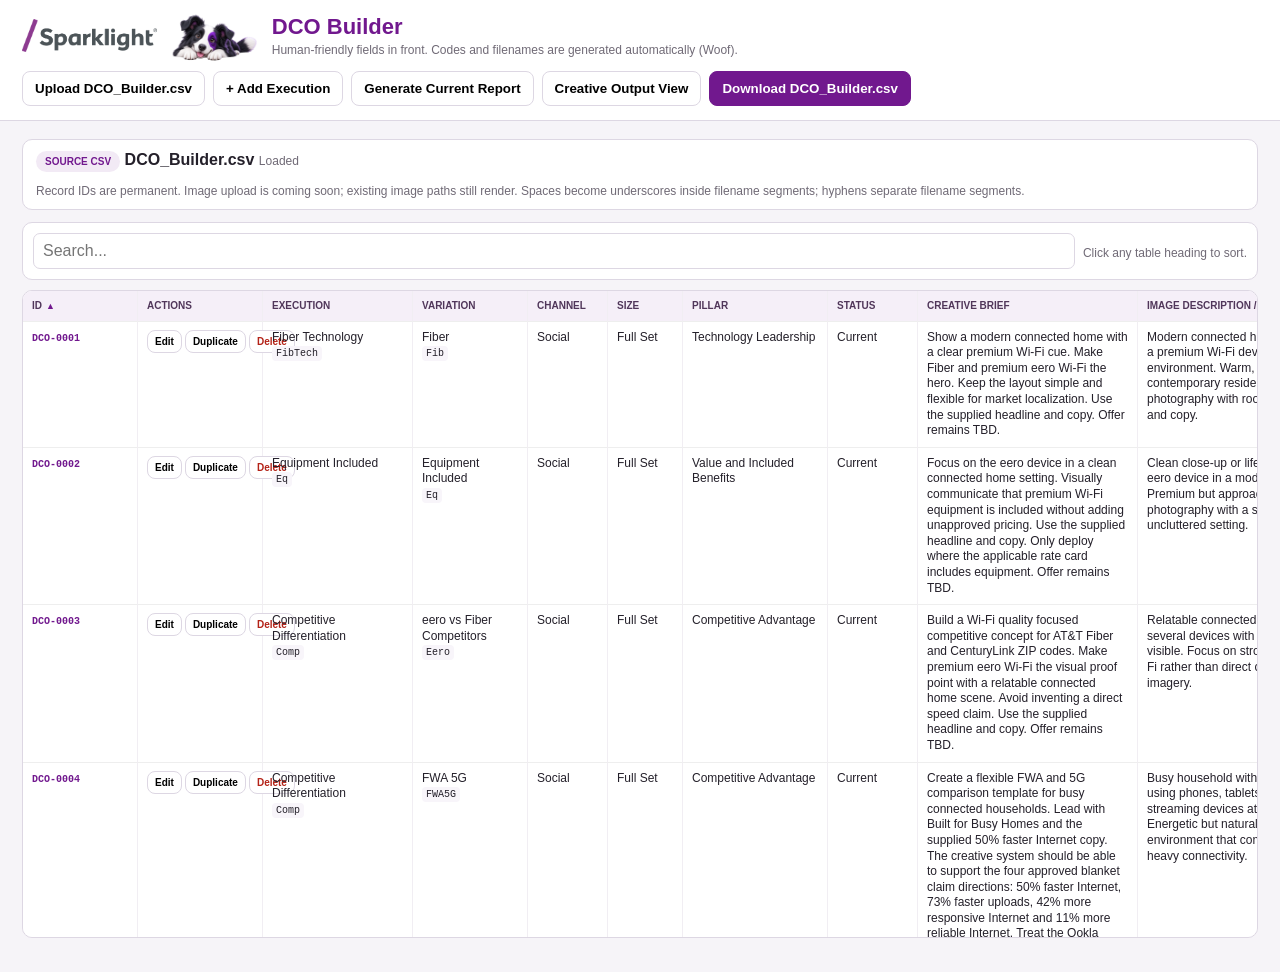
==== commit 257836ec: "Add files via upload" ====
--- a/index.html
+++ b/index.html
@@ -93,6 +93,59 @@
 }
 
 @media(max-width:900px){.toolbar{flex-direction:column}.grid{grid-template-columns:1fr}.wide,.two,.section{grid-column:span 1}.msg{grid-template-columns:30px 1fr}.assetbox{grid-template-columns:1fr}}
+
+@media(max-width:760px){
+  /* Give Actions enough room to keep labels intact. */
+  th:nth-child(1),td:nth-child(1){width:19%}
+  th:nth-child(2),td:nth-child(2){width:31%}
+  th:nth-child(3),td:nth-child(3){width:32%}
+  th:nth-child(4),td:nth-child(4){width:18%}
+
+  .rowbtns{
+    display:flex;
+    flex-direction:column;
+    align-items:stretch;
+    gap:6px;
+    white-space:normal;
+  }
+  .rowbtns button{
+    display:block;
+    width:100%;
+    min-width:0;
+    padding:7px 5px;
+    margin:0;
+    font-size:10px;
+    line-height:1.1;
+    white-space:nowrap;
+    word-break:normal;
+    overflow-wrap:normal;
+  }
+}
+
+
+.offer-builder{background:#faf8fb;border:1px solid var(--line);border-radius:9px;padding:11px}
+.offer-line{display:flex;align-items:flex-end;gap:6px;flex-wrap:wrap}
+.offer-field{min-width:0}
+.offer-field label{font-size:8px;margin-bottom:3px}
+.offer-field input{text-align:center}
+.offer-speed{flex:1 1 125px}
+.offer-dollar{flex:0 0 62px}
+.offer-cents{flex:0 0 56px}
+.offer-term{flex:0 0 90px}
+.offer-rate{flex:0 0 88px}
+.offer-static{font-size:12px;font-weight:700;padding-bottom:9px;white-space:nowrap;color:#4f4854}
+.offer-preview{margin-top:9px;padding-top:8px;border-top:1px solid var(--line);font-size:11px;color:var(--muted)}
+.offer-preview span{color:var(--ink)}
+@media(max-width:760px){
+  .offer-line{align-items:flex-end}
+  .offer-speed{flex:1 1 100%}
+  .offer-dollar{flex:0 0 60px}
+  .offer-cents{flex:0 0 54px}
+  .offer-term{flex:1 1 90px}
+  .offer-rate{flex:1 1 90px}
+  .offer-static{padding-bottom:8px;font-size:11px}
+}
+
 </style>
 </head>
 <body>
@@ -149,17 +202,34 @@
 
 <div><label>Channel</label><select data-f="Channel" onchange="refreshSizes()"><option>Display</option><option>Social</option><option>Landing Page</option><option>Email</option></select></div>
 <div><label>Size</label><select data-f="Size" onchange="updateFilenamePreview()"></select><div id="sizeNote" class="size-note"></div></div>
-<div class="codebox"><label>Generated Codes</label><div class="row"><span class="code" id="execCodePreview"></span><span class="code" id="varCodePreview"></span></div></div>
-
 <div><label>Pillar</label><select data-f="Pillar"></select></div>
+
 <div><label>Status</label><select data-f="Status" onchange="statusChanged()"><option>Current</option><option>Future</option><option>Retired</option></select></div>
-<div><label>Category</label><input data-f="Category"></div>
-
 <div id="startWrap" class="hidden"><label>Start Date</label><input data-f="Start_Date" type="date"></div>
 <div id="endWrap" class="hidden"><label>End Date</label><input data-f="End_Date" type="date"></div>
+
 <div><label>Market Zip</label><input data-f="Market_Zip"></div>
-
-<div class="two"><label>Target</label><input data-f="Target"></div><div><label>Offer</label><input data-f="Offer"></div>
+<div class="two"><label>Target</label><input data-f="Target"></div>
+
+<div class="wide offer-builder">
+  <div class="section-title">Offer Builder</div>
+  <div class="offer-line">
+    <div class="offer-field offer-speed"><label>Speed</label><input data-f="Offer_Speed" placeholder="500 Mbps" oninput="updateOfferPreview()"></div>
+    <span class="offer-static">for $</span>
+    <div class="offer-field offer-dollar"><label>Dollars</label><input data-f="Offer_Price_Dollars" inputmode="numeric" placeholder="49" oninput="updateOfferPreview()"></div>
+    <div class="offer-field offer-cents"><label>Cents</label><input data-f="Offer_Price_Cents" inputmode="numeric" maxlength="2" placeholder="95" oninput="updateOfferPreview()"></div>
+    <span class="offer-static">per mo. for</span>
+    <div class="offer-field offer-term"><label>Term</label><input data-f="Offer_Term_Period" placeholder="12 mos." oninput="updateOfferPreview()"></div>
+    <span class="offer-static">Reg. rate $</span>
+    <div class="offer-field offer-rate"><label>Regular Rate</label><input data-f="Offer_Regular_Rate" inputmode="decimal" placeholder="95.00" oninput="updateOfferPreview()"></div>
+    <span class="offer-static">per mo.</span>
+  </div>
+  <div class="offer-preview"><strong>Preview:</strong> <span id="offerPreview">No offer entered.</span></div>
+</div>
+
+<div class="hidden" aria-hidden="true">
+  <span id="execCodePreview"></span><span id="varCodePreview"></span>
+</div>
 
 <div class="section"><div class="section-title">Creative Brief</div></div>
 <div class="wide"><textarea data-f="Creative_Brief"></textarea></div>
@@ -211,7 +281,7 @@
 
 <script>
 // Image upload intentionally disabled; existing Image_Asset paths still render.
-const SEED=[{"Record_ID": "DCO-0001", "Sequence_Next": "15", "Execution": "Fiber Technology", "Execution_Code": "FibTech", "Variation": "Fiber", "Variation_Code": "Fib", "Pillar": "Technology Leadership", "Category": "Fiber Technology", "Target": "Fiber enabled expansion markets and ZIP codes over indexing to fiber", "Market_Zip": "TBD", "Offer": "TBD", "Channel": "Social", "Size": "Full Set", "Status": "Current", "Start_Date": "", "End_Date": "", "Creative_Brief": "Show a modern connected home with a clear premium Wi-Fi cue. Make Fiber and premium eero Wi-Fi the hero. Keep the layout simple and flexible for market localization. Use the supplied headline and copy. Offer remains TBD.", "Image_Description_Prompt": "Modern connected home interior with a premium Wi-Fi device visible in the environment. Warm, natural, contemporary residential lifestyle photography with room for branding and copy.", "Image_Asset": "", "Supporting_Copy": "Experience Sparklight Fiber with Better Wi-Fi.", "Legal_Full": "", "Legal_Short": "", "Approval_Notes": "Localize by market name where feasible.", "Message_1_Required": "1", "Message_2_Required": "0", "Message_3_Required": "0", "Message_4_Required": "0", "Message_5_Required": "0", "Message_1": "Fiber Internet. Premium eero Wi-Fi.", "Message_2": "", "Message_3": "", "Message_4": "", "Message_5": ""}, {"Record_ID": "DCO-0002", "Sequence_Next": "", "Execution": "Equipment Included", "Execution_Code": "Eq", "Variation": "Equipment Included", "Variation_Code": "Eq", "Pillar": "Value and Included Benefits", "Category": "Equipment Included", "Target": "Rate cards that include equipment", "Market_Zip": "TBD", "Offer": "TBD", "Channel": "Social", "Size": "Full Set", "Status": "Current", "Start_Date": "", "End_Date": "", "Creative_Brief": "Focus on the eero device in a clean connected home setting. Visually communicate that premium Wi-Fi equipment is included without adding unapproved pricing. Use the supplied headline and copy. Only deploy where the applicable rate card includes equipment. Offer remains TBD.", "Image_Description_Prompt": "Clean close-up or lifestyle view of an eero device in a modern home. Premium but approachable product photography with a simple uncluttered setting.", "Image_Asset": "", "Supporting_Copy": "No extra monthly equipment fees.", "Legal_Full": "", "Legal_Short": "", "Approval_Notes": "", "Message_1_Required": "1", "Message_2_Required": "0", "Message_3_Required": "0", "Message_4_Required": "0", "Message_5_Required": "0", "Message_1": "Powerful eero Wi-Fi. Included.", "Message_2": "", "Message_3": "", "Message_4": "", "Message_5": ""}, {"Record_ID": "DCO-0003", "Sequence_Next": "", "Execution": "Competitive Differentiation", "Execution_Code": "Comp", "Variation": "eero vs Fiber Competitors", "Variation_Code": "Eero", "Pillar": "Competitive Advantage", "Category": "Competitive Differentiation", "Target": "eero vs ATT Fiber and CenturyLink ZIP codes", "Market_Zip": "TBD", "Offer": "TBD", "Channel": "Social", "Size": "Full Set", "Status": "Current", "Start_Date": "", "End_Date": "", "Creative_Brief": "Build a Wi-Fi quality focused competitive concept for AT&T Fiber and CenturyLink ZIP codes. Make premium eero Wi-Fi the visual proof point with a relatable connected home scene. Avoid inventing a direct speed claim. Use the supplied headline and copy. Offer remains TBD.", "Image_Description_Prompt": "Relatable connected household using several devices with an eero device visible. Focus on strong in-home Wi-Fi rather than direct competitor imagery.", "Image_Asset": "", "Supporting_Copy": "Get award-winning eero Wi-Fi with Sparklight.", "Legal_Full": "", "Legal_Short": "", "Approval_Notes": "", "Message_1_Required": "1", "Message_2_Required": "0", "Message_3_Required": "0", "Message_4_Required": "0", "Message_5_Required": "0", "Message_1": "Your Internet Is Only As Good As Your Wi-Fi", "Message_2": "", "Message_3": "", "Message_4": "", "Message_5": ""}, {"Record_ID": "DCO-0004", "Sequence_Next": "", "Execution": "Competitive Differentiation", "Execution_Code": "Comp", "Variation": "FWA 5G", "Variation_Code": "FWA5G", "Pillar": "Competitive Advantage", "Category": "Competitive Differentiation", "Target": "Markets with high fixed wireless adoption and broad use across MSO", "Market_Zip": "TBD", "Offer": "TBD", "Channel": "Social", "Size": "Full Set", "Status": "Current", "Start_Date": "", "End_Date": "", "Creative_Brief": "Create a flexible FWA and 5G comparison template for busy connected households. Lead with Built for Busy Homes and the supplied 50% faster Internet copy. The creative system should be able to support the four approved blanket claim directions: 50% faster Internet, 73% faster uploads, 42% more responsive Internet and 11% more reliable Internet. Treat the Ookla support and disclaimer as required claim context. Offer remains TBD.", "Image_Description_Prompt": "Busy household with multiple people using phones, tablets, laptops or streaming devices at the same time. Energetic but natural home environment that communicates heavy connectivity.", "Image_Asset": "", "Supporting_Copy": "Sparklight delivers 50% faster Internet speeds than 5G Home Internet.*", "Legal_Full": "Based on Sparklight's analysis of Ookla Speedtest Intelligence data during H1 2026 in Sparklight's footprint. Ookla trademarks used under license and reprinted with permission.", "Legal_Short": "TBD - Approved short legal version required.", "Approval_Notes": "Ookla support required. Follow up is pending on the wording Sparklight's analysis.", "Message_1_Required": "1", "Message_2_Required": "0", "Message_3_Required": "0", "Message_4_Required": "0", "Message_5_Required": "0", "Message_1": "Built for Busy Homes", "Message_2": "Sparklight has 50% faster internet speeds than FWA and 5G Home Internet", "Message_3": "Sparklight has 73% faster upload speeds than FWA and 5G Home Internet", "Message_4": "Sparklight has 42% more responsive internet speeds than FWA and 5G Home Internet", "Message_5": "Sparklight has 11% more reliable internet speeds than FWA and 5G Home Internet."}, {"Record_ID": "DCO-0005", "Sequence_Next": "", "Execution": "Competitive Differentiation", "Execution_Code": "Comp", "Variation": "MetroNet", "Variation_Code": "Met_Vin", "Pillar": "Competitive Advantage", "Category": "Competitive Differentiation", "Target": "MetroNet comparison", "Market_Zip": "Vincennes_IN", "Offer": "TBD", "Channel": "Social", "Size": "Full Set", "Status": "Current", "Start_Date": "", "End_Date": "", "Creative_Brief": "Build a Vincennes specific competitive speed concept. Show a household with multiple people or devices to reinforce Enough Internet For Everyone, while making the fastest download speeds in Vincennes claim prominent. Use the supplied headline and copy and reserve space for the Ookla disclaimer. Offer remains TBD.", "Image_Description_Prompt": "Household with multiple people and connected devices in use at once. Comfortable everyday home setting that suggests enough bandwidth for everyone.", "Image_Asset": "", "Supporting_Copy": "Powered By The Fastest Download Speeds In Vincennes*.", "Legal_Full": "Based on Ookla Speedtest Intelligence data for 1H 2026. Ookla trademarks used under license and reprinted with permission.", "Legal_Short": "TBD - Approved short legal version required.", "Approval_Notes": "Ookla claim.", "Message_1_Required": "1", "Message_2_Required": "0", "Message_3_Required": "0", "Message_4_Required": "0", "Message_5_Required": "0", "Message_1": "Enough Internet For Everyone", "Message_2": "Fastest download speeds in Vincennes based on Ookla Speedtest Intelligence data for 1H 2026.", "Message_3": "", "Message_4": "", "Message_5": ""}, {"Record_ID": "DCO-0006", "Sequence_Next": "", "Execution": "Competitive Differentiation", "Execution_Code": "Comp", "Variation": "CenturyLink", "Variation_Code": "Ctl_Boi", "Pillar": "Competitive Advantage", "Category": "Competitive Differentiation", "Target": "CenturyLink comparison", "Market_Zip": "Boise_ID", "Offer": "TBD", "Channel": "Social", "Size": "Full Set", "Status": "Current", "Start_Date": "", "End_Date": "", "Creative_Brief": "Create a Boise competitive comparison against CenturyLink. Make the faster download speed claim the main message and support it visually with Gig Internet and premium eero Wi-Fi. Keep the comparison clean rather than overly aggressive. Use the supplied headline and copy and reserve space for the Ookla disclaimer. Offer remains TBD.", "Image_Description_Prompt": "Modern household using multiple connected devices with a premium Wi-Fi device visible. Clean, confident lifestyle imagery suitable for a speed comparison message.", "Image_Asset": "", "Supporting_Copy": "Upgrade to Gig speed Internet with premium eero Wi-Fi.", "Legal_Full": "Based on Ookla Speedtest Intelligence data for 1H 2026. Ookla trademarks used under license and reprinted with permission.", "Legal_Short": "TBD - Approved short legal version required.", "Approval_Notes": "Ookla claim.", "Message_1_Required": "1", "Message_2_Required": "0", "Message_3_Required": "0", "Message_4_Required": "0", "Message_5_Required": "0", "Message_1": "Sparklight Download Speeds Are Faster Than CenturyLink*", "Message_2": "Sparklight download speeds are faster than CenturyLink based on Ookla Speedtest Intelligence data for 1H 2026.", "Message_3": "", "Message_4": "", "Message_5": ""}, {"Record_ID": "DCO-0007", "Sequence_Next": "", "Execution": "Competitive Differentiation", "Execution_Code": "Comp", "Variation": "Plateau", "Variation_Code": "Plat_Ros", "Pillar": "Competitive Advantage", "Category": "Competitive Differentiation", "Target": "Plateau comparison", "Market_Zip": "Roswell_NM", "Offer": "TBD", "Channel": "Social", "Size": "Full Set", "Status": "Current", "Start_Date": "", "End_Date": "", "Creative_Brief": "Create a Roswell competitive comparison against Plateau. Make the faster download speed claim the primary message and support it with Gig Internet and premium eero Wi-Fi imagery. Use the supplied headline and copy and reserve space for the Ookla disclaimer. Route the finished creative to Ookla for review and approval. Offer remains TBD.", "Image_Description_Prompt": "Modern connected household with multiple devices and a premium Wi-Fi device visible. Confident, clean lifestyle imagery suitable for a faster-download message.", "Image_Asset": "", "Supporting_Copy": "Upgrade to Gig speed Internet with premium eero Wi-Fi.", "Legal_Full": "Based on Ookla Speedtest Intelligence data for 1H 2026. Ookla trademarks used under license and reprinted with permission.", "Legal_Short": "TBD - Approved short legal version required.", "Approval_Notes": "Ookla claim. Ookla must review and approve creative.", "Message_1_Required": "1", "Message_2_Required": "0", "Message_3_Required": "0", "Message_4_Required": "0", "Message_5_Required": "0", "Message_1": "Sparklight Download Speeds Are Faster Than Plateau*", "Message_2": "Sparklight download speeds are faster than Plateau based on Ookla Speedtest Intelligence data for 1H 2026.", "Message_3": "", "Message_4": "", "Message_5": ""}, {"Record_ID": "DCO-0008", "Sequence_Next": "", "Execution": "Competitive Differentiation", "Execution_Code": "Comp", "Variation": "DSL", "Variation_Code": "DSL", "Pillar": "Competitive Advantage", "Category": "Competitive Differentiation", "Target": "DSL only ZIP codes", "Market_Zip": "TBD", "Offer": "TBD", "Channel": "Social", "Size": "Full Set", "Status": "Current", "Start_Date": "", "End_Date": "", "Creative_Brief": "Use an upgrade story that makes older DSL feel insufficient for a modern connected household without adding unsupported comparative claims. Show multiple devices or everyday high bandwidth activity and position Gig Internet plus premium eero Wi-Fi as the next step. Use the supplied headline and copy. Offer remains TBD.", "Image_Description_Prompt": "Modern household using several high-bandwidth devices such as laptop, tablet, streaming TV or gaming setup. Contemporary scene that makes older connectivity feel outgrown without showing a competitor.", "Image_Asset": "", "Supporting_Copy": "Upgrade to Gig speed Internet with premium eero Wi-Fi.", "Legal_Full": "", "Legal_Short": "", "Approval_Notes": "", "Message_1_Required": "1", "Message_2_Required": "0", "Message_3_Required": "0", "Message_4_Required": "0", "Message_5_Required": "0", "Message_1": "Your Home Has Outgrown DSL", "Message_2": "", "Message_3": "", "Message_4": "", "Message_5": ""}, {"Record_ID": "DCO-0009", "Sequence_Next": "", "Execution": "Competitive Differentiation", "Execution_Code": "Comp", "Variation": "Starlink", "Variation_Code": "Star", "Pillar": "Competitive Advantage", "Category": "Competitive Differentiation", "Target": "Starlink competitive markets", "Market_Zip": "TBD", "Offer": "TBD", "Channel": "Social", "Size": "Full Set", "Status": "Current", "Start_Date": "", "End_Date": "", "Creative_Brief": "Create a playful but clean terrestrial Internet alternative to Starlink. A subtle sky or satellite cue can set up the contrast, while the hero should be a dependable connected home experience. Keep reliability language to the supplied copy and avoid adding unsupported performance claims. Offer remains TBD.", "Image_Description_Prompt": "Dependable connected home at dusk or evening with a subtle sky cue outside. Keep the home and reliable terrestrial connection as the hero; avoid literal competitor branding.", "Image_Asset": "", "Supporting_Copy": "Sparklight is built for a reliable connection.", "Legal_Full": "", "Legal_Short": "", "Approval_Notes": "", "Message_1_Required": "1", "Message_2_Required": "0", "Message_3_Required": "0", "Message_4_Required": "0", "Message_5_Required": "0", "Message_1": "Your Best Internet Doesn't Come From Space", "Message_2": "", "Message_3": "", "Message_4": "", "Message_5": ""}, {"Record_ID": "DCO-0010", "Sequence_Next": "", "Execution": "Competitor Outage Response", "Execution_Code": "Outage", "Variation": "Competitor Outage", "Variation_Code": "Resp", "Pillar": "Market Events", "Category": "Competitor Outage Response", "Target": "ZIP codes experiencing competitor outages", "Market_Zip": "DYNAMIC", "Offer": "TBD", "Channel": "Social", "Size": "Full Set", "Status": "Current", "Start_Date": "", "End_Date": "", "Creative_Brief": "Build a responsive switch message for ZIP codes experiencing competitor outages. Show the relief of a household getting back online and emphasize Gig Internet, premium eero Wi-Fi and local support. Keep the tone helpful rather than exploitative. Use the supplied headline and copy. Offer remains TBD.", "Image_Description_Prompt": "Household happily reconnected and using devices after an interruption. Helpful, relieved, positive tone rather than frustration or competitor-bashing.", "Image_Asset": "", "Supporting_Copy": "Switch today and get Gig speed Internet, premium eero Wi-Fi and local support.", "Legal_Full": "", "Legal_Short": "", "Approval_Notes": "", "Message_1_Required": "1", "Message_2_Required": "0", "Message_3_Required": "0", "Message_4_Required": "0", "Message_5_Required": "0", "Message_1": "Looking for a More Reliable Connection?", "Message_2": "", "Message_3": "", "Message_4": "", "Message_5": ""}, {"Record_ID": "DCO-0011", "Sequence_Next": "", "Execution": "Mobile Differentiator", "Execution_Code": "Mob", "Variation": "Mobile Upgrade Internet", "Variation_Code": "UPG", "Pillar": "Value and Included Benefits", "Category": "Mobile Differentiator", "Target": "Broad market deployment", "Market_Zip": "BROAD", "Offer": "TBD", "Channel": "Social", "Size": "Full Set", "Status": "Current", "Start_Date": "", "End_Date": "", "Creative_Brief": "Create a simple bundle story that visually connects home Internet and mobile. Show a phone plus a connected home or person using both services. Make one year of FREE mobile service easy to understand while keeping Gig speed Internet as the anchor. Use the supplied headline and copy. Offer remains TBD.", "Image_Description_Prompt": "Person or family using a smartphone in a connected home environment. Visually connect mobile service with home Internet in one simple lifestyle scene.", "Image_Asset": "", "Supporting_Copy": "Get Gig-speed Internet plus one year of FREE mobile service.", "Legal_Full": "", "Legal_Short": "", "Approval_Notes": "", "Message_1_Required": "1", "Message_2_Required": "0", "Message_3_Required": "0", "Message_4_Required": "0", "Message_5_Required": "0", "Message_1": "Upgrade Your Internet. Get Mobile Included.", "Message_2": "", "Message_3": "", "Message_4": "", "Message_5": ""}, {"Record_ID": "DCO-0012", "Sequence_Next": "", "Execution": "Mobile Differentiator", "Execution_Code": "Mob", "Variation": "Mobile Three Benefits", "Variation_Code": "3Ben", "Pillar": "Value and Included Benefits", "Category": "Mobile Differentiator", "Target": "Broad market deployment", "Market_Zip": "BROAD", "Offer": "TBD", "Channel": "Social", "Size": "Full Set", "Status": "Current", "Start_Date": "", "End_Date": "", "Creative_Brief": "Build a three benefit visual system with equal clear cues for Gig speed Internet, premium eero Wi-Fi and one year FREE Mobile. A simple three part composition or icon supported layout could work well. Use the supplied headline and copy. Offer remains TBD.", "Image_Description_Prompt": "Connected household scene that can visually support three benefits: fast Internet, premium Wi-Fi and mobile. Keep the composition simple enough for modular callouts.", "Image_Asset": "", "Supporting_Copy": "Gig-speed Internet + Premium eero Wi-Fi + One Year FREE Mobile.", "Legal_Full": "", "Legal_Short": "", "Approval_Notes": "", "Message_1_Required": "1", "Message_2_Required": "0", "Message_3_Required": "0", "Message_4_Required": "0", "Message_5_Required": "0", "Message_1": "One Gig. Three Big Benefits.", "Message_2": "", "Message_3": "", "Message_4": "", "Message_5": ""}, {"Record_ID": "DCO-0013", "Sequence_Next": "", "Execution": "2 Gig Targeting", "Execution_Code": "2Gig", "Variation": "2 Gig", "Variation_Code": "2Gig", "Pillar": "Technology Leadership", "Category": "2 Gig Targeting", "Target": "Areas with multi Gig availability", "Market_Zip": "TBD", "Offer": "TBD", "Channel": "Social", "Size": "Full Set", "Status": "Current", "Start_Date": "", "End_Date": "", "Creative_Brief": "Create a premium high performance upgrade concept for areas with multi Gig availability. Make 2 Gig the hero and visually support it with premium eero Wi-Fi and one year FREE Mobile as added benefits. Keep the composition energetic but simple. Use the supplied headline and copy. Offer remains TBD.", "Image_Description_Prompt": "Premium high-performance home Internet scene with gaming, streaming or multiple connected devices. Contemporary, energetic and polished without feeling overly technical.", "Image_Asset": "", "Supporting_Copy": "2 Gig Internet + Premium eero Wi-Fi + 1 Year FREE Mobile", "Legal_Full": "", "Legal_Short": "", "Approval_Notes": "", "Message_1_Required": "1", "Message_2_Required": "0", "Message_3_Required": "0", "Message_4_Required": "0", "Message_5_Required": "0", "Message_1": "The Ultimate Internet Upgrade", "Message_2": "", "Message_3": "", "Message_4": "", "Message_5": ""}, {"Record_ID": "DCO-0014", "Sequence_Next": "", "Execution": "Superior Network Performance", "Execution_Code": "NetPerf", "Variation": "Opensignal Network Leadership", "Variation_Code": "Open", "Pillar": "Network Performance", "Category": "Superior Network Performance", "Target": "Markets and ZIP codes where Opensignal confirms network leadership", "Market_Zip": "TBD", "Offer": "TBD", "Channel": "Social", "Size": "Full Set", "Status": "Current", "Start_Date": "", "End_Date": "", "Creative_Brief": "Create a dependable network performance story for markets where Opensignal confirms leadership. Use an everyday connected home scene that communicates confidence and consistency rather than a specific speed comparison. Use the supplied headline and copy. Do not invent an Opensignal claim or disclaimer. Offer remains TBD.", "Image_Description_Prompt": "Everyday connected household using Internet comfortably and confidently. Calm, dependable lifestyle photography that suggests consistent network performance without a specific competitive claim.", "Image_Asset": "", "Supporting_Copy": "Sparklight delivers fast, dependable Internet on a fiber-fueled network.", "Legal_Full": "TBD - Opensignal legal language required.", "Legal_Short": "TBD - Opensignal short legal required.", "Approval_Notes": "Opensignal support is required before using this execution in a market. The source guide does not provide a specific Opensignal claim or disclaimer.", "Message_1_Required": "1", "Message_2_Required": "0", "Message_3_Required": "0", "Message_4_Required": "0", "Message_5_Required": "0", "Message_1": "Performance You Can Count On", "Message_2": "Only deploy in markets and ZIP codes where Opensignal data confirms network leadership.", "Message_3": "", "Message_4": "", "Message_5": ""}], COLS=["Record_ID", "Sequence_Next", "Execution", "Execution_Code", "Variation", "Variation_Code", "Pillar", "Category", "Target", "Market_Zip", "Offer", "Channel", "Size", "Status", "Start_Date", "End_Date", "Creative_Brief", "Image_Description_Prompt", "Image_Asset", "Supporting_Copy", "Legal_Full", "Legal_Short", "Approval_Notes", "Message_1_Required", "Message_2_Required", "Message_3_Required", "Message_4_Required", "Message_5_Required", "Message_1", "Message_2", "Message_3", "Message_4", "Message_5"];
+const SEED=[{"Record_ID": "DCO-0001", "Sequence_Next": "15", "Execution": "Fiber Technology", "Execution_Code": "FibTech", "Variation": "Fiber", "Variation_Code": "Fib", "Pillar": "Technology Leadership", "Target": "Fiber enabled expansion markets and ZIP codes over indexing to fiber", "Market_Zip": "TBD", "Offer_Speed": "", "Offer_Price_Dollars": "", "Offer_Price_Cents": "", "Offer_Term_Period": "", "Offer_Regular_Rate": "", "Channel": "Social", "Size": "Full Set", "Status": "Current", "Start_Date": "", "End_Date": "", "Creative_Brief": "Show a modern connected home with a clear premium Wi-Fi cue. Make Fiber and premium eero Wi-Fi the hero. Keep the layout simple and flexible for market localization. Use the supplied headline and copy. Offer remains TBD.", "Image_Description_Prompt": "Modern connected home interior with a premium Wi-Fi device visible in the environment. Warm, natural, contemporary residential lifestyle photography with room for branding and copy.", "Image_Asset": "", "Supporting_Copy": "Experience Sparklight Fiber with Better Wi-Fi.", "Legal_Full": "", "Legal_Short": "", "Approval_Notes": "Localize by market name where feasible.", "Message_1_Required": "1", "Message_2_Required": "0", "Message_3_Required": "0", "Message_4_Required": "0", "Message_5_Required": "0", "Message_1": "Fiber Internet. Premium eero Wi-Fi.", "Message_2": "", "Message_3": "", "Message_4": "", "Message_5": ""}, {"Record_ID": "DCO-0002", "Sequence_Next": "", "Execution": "Equipment Included", "Execution_Code": "Eq", "Variation": "Equipment Included", "Variation_Code": "Eq", "Pillar": "Value and Included Benefits", "Target": "Rate cards that include equipment", "Market_Zip": "TBD", "Offer_Speed": "", "Offer_Price_Dollars": "", "Offer_Price_Cents": "", "Offer_Term_Period": "", "Offer_Regular_Rate": "", "Channel": "Social", "Size": "Full Set", "Status": "Current", "Start_Date": "", "End_Date": "", "Creative_Brief": "Focus on the eero device in a clean connected home setting. Visually communicate that premium Wi-Fi equipment is included without adding unapproved pricing. Use the supplied headline and copy. Only deploy where the applicable rate card includes equipment. Offer remains TBD.", "Image_Description_Prompt": "Clean close-up or lifestyle view of an eero device in a modern home. Premium but approachable product photography with a simple uncluttered setting.", "Image_Asset": "", "Supporting_Copy": "No extra monthly equipment fees.", "Legal_Full": "", "Legal_Short": "", "Approval_Notes": "", "Message_1_Required": "1", "Message_2_Required": "0", "Message_3_Required": "0", "Message_4_Required": "0", "Message_5_Required": "0", "Message_1": "Powerful eero Wi-Fi. Included.", "Message_2": "", "Message_3": "", "Message_4": "", "Message_5": ""}, {"Record_ID": "DCO-0003", "Sequence_Next": "", "Execution": "Competitive Differentiation", "Execution_Code": "Comp", "Variation": "eero vs Fiber Competitors", "Variation_Code": "Eero", "Pillar": "Competitive Advantage", "Target": "eero vs ATT Fiber and CenturyLink ZIP codes", "Market_Zip": "TBD", "Offer_Speed": "", "Offer_Price_Dollars": "", "Offer_Price_Cents": "", "Offer_Term_Period": "", "Offer_Regular_Rate": "", "Channel": "Social", "Size": "Full Set", "Status": "Current", "Start_Date": "", "End_Date": "", "Creative_Brief": "Build a Wi-Fi quality focused competitive concept for AT&T Fiber and CenturyLink ZIP codes. Make premium eero Wi-Fi the visual proof point with a relatable connected home scene. Avoid inventing a direct speed claim. Use the supplied headline and copy. Offer remains TBD.", "Image_Description_Prompt": "Relatable connected household using several devices with an eero device visible. Focus on strong in-home Wi-Fi rather than direct competitor imagery.", "Image_Asset": "", "Supporting_Copy": "Get award-winning eero Wi-Fi with Sparklight.", "Legal_Full": "", "Legal_Short": "", "Approval_Notes": "", "Message_1_Required": "1", "Message_2_Required": "0", "Message_3_Required": "0", "Message_4_Required": "0", "Message_5_Required": "0", "Message_1": "Your Internet Is Only As Good As Your Wi-Fi", "Message_2": "", "Message_3": "", "Message_4": "", "Message_5": ""}, {"Record_ID": "DCO-0004", "Sequence_Next": "", "Execution": "Competitive Differentiation", "Execution_Code": "Comp", "Variation": "FWA 5G", "Variation_Code": "FWA5G", "Pillar": "Competitive Advantage", "Target": "Markets with high fixed wireless adoption and broad use across MSO", "Market_Zip": "TBD", "Offer_Speed": "", "Offer_Price_Dollars": "", "Offer_Price_Cents": "", "Offer_Term_Period": "", "Offer_Regular_Rate": "", "Channel": "Social", "Size": "Full Set", "Status": "Current", "Start_Date": "", "End_Date": "", "Creative_Brief": "Create a flexible FWA and 5G comparison template for busy connected households. Lead with Built for Busy Homes and the supplied 50% faster Internet copy. The creative system should be able to support the four approved blanket claim directions: 50% faster Internet, 73% faster uploads, 42% more responsive Internet and 11% more reliable Internet. Treat the Ookla support and disclaimer as required claim context. Offer remains TBD.", "Image_Description_Prompt": "Busy household with multiple people using phones, tablets, laptops or streaming devices at the same time. Energetic but natural home environment that communicates heavy connectivity.", "Image_Asset": "", "Supporting_Copy": "Sparklight delivers 50% faster Internet speeds than 5G Home Internet.*", "Legal_Full": "Based on Sparklight's analysis of Ookla Speedtest Intelligence data during H1 2026 in Sparklight's footprint. Ookla trademarks used under license and reprinted with permission.", "Legal_Short": "TBD - Approved short legal version required.", "Approval_Notes": "Ookla support required. Follow up is pending on the wording Sparklight's analysis.", "Message_1_Required": "1", "Message_2_Required": "0", "Message_3_Required": "0", "Message_4_Required": "0", "Message_5_Required": "0", "Message_1": "Built for Busy Homes", "Message_2": "Sparklight has 50% faster internet speeds than FWA and 5G Home Internet", "Message_3": "Sparklight has 73% faster upload speeds than FWA and 5G Home Internet", "Message_4": "Sparklight has 42% more responsive internet speeds than FWA and 5G Home Internet", "Message_5": "Sparklight has 11% more reliable internet speeds than FWA and 5G Home Internet."}, {"Record_ID": "DCO-0005", "Sequence_Next": "", "Execution": "Competitive Differentiation", "Execution_Code": "Comp", "Variation": "MetroNet", "Variation_Code": "Met_Vin", "Pillar": "Competitive Advantage", "Target": "MetroNet comparison", "Market_Zip": "Vincennes_IN", "Offer_Speed": "", "Offer_Price_Dollars": "", "Offer_Price_Cents": "", "Offer_Term_Period": "", "Offer_Regular_Rate": "", "Channel": "Social", "Size": "Full Set", "Status": "Current", "Start_Date": "", "End_Date": "", "Creative_Brief": "Build a Vincennes specific competitive speed concept. Show a household with multiple people or devices to reinforce Enough Internet For Everyone, while making the fastest download speeds in Vincennes claim prominent. Use the supplied headline and copy and reserve space for the Ookla disclaimer. Offer remains TBD.", "Image_Description_Prompt": "Household with multiple people and connected devices in use at once. Comfortable everyday home setting that suggests enough bandwidth for everyone.", "Image_Asset": "", "Supporting_Copy": "Powered By The Fastest Download Speeds In Vincennes*.", "Legal_Full": "Based on Ookla Speedtest Intelligence data for 1H 2026. Ookla trademarks used under license and reprinted with permission.", "Legal_Short": "TBD - Approved short legal version required.", "Approval_Notes": "Ookla claim.", "Message_1_Required": "1", "Message_2_Required": "0", "Message_3_Required": "0", "Message_4_Required": "0", "Message_5_Required": "0", "Message_1": "Enough Internet For Everyone", "Message_2": "Fastest download speeds in Vincennes based on Ookla Speedtest Intelligence data for 1H 2026.", "Message_3": "", "Message_4": "", "Message_5": ""}, {"Record_ID": "DCO-0006", "Sequence_Next": "", "Execution": "Competitive Differentiation", "Execution_Code": "Comp", "Variation": "CenturyLink", "Variation_Code": "Ctl_Boi", "Pillar": "Competitive Advantage", "Target": "CenturyLink comparison", "Market_Zip": "Boise_ID", "Offer_Speed": "", "Offer_Price_Dollars": "", "Offer_Price_Cents": "", "Offer_Term_Period": "", "Offer_Regular_Rate": "", "Channel": "Social", "Size": "Full Set", "Status": "Current", "Start_Date": "", "End_Date": "", "Creative_Brief": "Create a Boise competitive comparison against CenturyLink. Make the faster download speed claim the main message and support it visually with Gig Internet and premium eero Wi-Fi. Keep the comparison clean rather than overly aggressive. Use the supplied headline and copy and reserve space for the Ookla disclaimer. Offer remains TBD.", "Image_Description_Prompt": "Modern household using multiple connected devices with a premium Wi-Fi device visible. Clean, confident lifestyle imagery suitable for a speed comparison message.", "Image_Asset": "", "Supporting_Copy": "Upgrade to Gig speed Internet with premium eero Wi-Fi.", "Legal_Full": "Based on Ookla Speedtest Intelligence data for 1H 2026. Ookla trademarks used under license and reprinted with permission.", "Legal_Short": "TBD - Approved short legal version required.", "Approval_Notes": "Ookla claim.", "Message_1_Required": "1", "Message_2_Required": "0", "Message_3_Required": "0", "Message_4_Required": "0", "Message_5_Required": "0", "Message_1": "Sparklight Download Speeds Are Faster Than CenturyLink*", "Message_2": "Sparklight download speeds are faster than CenturyLink based on Ookla Speedtest Intelligence data for 1H 2026.", "Message_3": "", "Message_4": "", "Message_5": ""}, {"Record_ID": "DCO-0007", "Sequence_Next": "", "Execution": "Competitive Differentiation", "Execution_Code": "Comp", "Variation": "Plateau", "Variation_Code": "Plat_Ros", "Pillar": "Competitive Advantage", "Target": "Plateau comparison", "Market_Zip": "Roswell_NM", "Offer_Speed": "", "Offer_Price_Dollars": "", "Offer_Price_Cents": "", "Offer_Term_Period": "", "Offer_Regular_Rate": "", "Channel": "Social", "Size": "Full Set", "Status": "Current", "Start_Date": "", "End_Date": "", "Creative_Brief": "Create a Roswell competitive comparison against Plateau. Make the faster download speed claim the primary message and support it with Gig Internet and premium eero Wi-Fi imagery. Use the supplied headline and copy and reserve space for the Ookla disclaimer. Route the finished creative to Ookla for review and approval. Offer remains TBD.", "Image_Description_Prompt": "Modern connected household with multiple devices and a premium Wi-Fi device visible. Confident, clean lifestyle imagery suitable for a faster-download message.", "Image_Asset": "", "Supporting_Copy": "Upgrade to Gig speed Internet with premium eero Wi-Fi.", "Legal_Full": "Based on Ookla Speedtest Intelligence data for 1H 2026. Ookla trademarks used under license and reprinted with permission.", "Legal_Short": "TBD - Approved short legal version required.", "Approval_Notes": "Ookla claim. Ookla must review and approve creative.", "Message_1_Required": "1", "Message_2_Required": "0", "Message_3_Required": "0", "Message_4_Required": "0", "Message_5_Required": "0", "Message_1": "Sparklight Download Speeds Are Faster Than Plateau*", "Message_2": "Sparklight download speeds are faster than Plateau based on Ookla Speedtest Intelligence data for 1H 2026.", "Message_3": "", "Message_4": "", "Message_5": ""}, {"Record_ID": "DCO-0008", "Sequence_Next": "", "Execution": "Competitive Differentiation", "Execution_Code": "Comp", "Variation": "DSL", "Variation_Code": "DSL", "Pillar": "Competitive Advantage", "Target": "DSL only ZIP codes", "Market_Zip": "TBD", "Offer_Speed": "", "Offer_Price_Dollars": "", "Offer_Price_Cents": "", "Offer_Term_Period": "", "Offer_Regular_Rate": "", "Channel": "Social", "Size": "Full Set", "Status": "Current", "Start_Date": "", "End_Date": "", "Creative_Brief": "Use an upgrade story that makes older DSL feel insufficient for a modern connected household without adding unsupported comparative claims. Show multiple devices or everyday high bandwidth activity and position Gig Internet plus premium eero Wi-Fi as the next step. Use the supplied headline and copy. Offer remains TBD.", "Image_Description_Prompt": "Modern household using several high-bandwidth devices such as laptop, tablet, streaming TV or gaming setup. Contemporary scene that makes older connectivity feel outgrown without showing a competitor.", "Image_Asset": "", "Supporting_Copy": "Upgrade to Gig speed Internet with premium eero Wi-Fi.", "Legal_Full": "", "Legal_Short": "", "Approval_Notes": "", "Message_1_Required": "1", "Message_2_Required": "0", "Message_3_Required": "0", "Message_4_Required": "0", "Message_5_Required": "0", "Message_1": "Your Home Has Outgrown DSL", "Message_2": "", "Message_3": "", "Message_4": "", "Message_5": ""}, {"Record_ID": "DCO-0009", "Sequence_Next": "", "Execution": "Competitive Differentiation", "Execution_Code": "Comp", "Variation": "Starlink", "Variation_Code": "Star", "Pillar": "Competitive Advantage", "Target": "Starlink competitive markets", "Market_Zip": "TBD", "Offer_Speed": "", "Offer_Price_Dollars": "", "Offer_Price_Cents": "", "Offer_Term_Period": "", "Offer_Regular_Rate": "", "Channel": "Social", "Size": "Full Set", "Status": "Current", "Start_Date": "", "End_Date": "", "Creative_Brief": "Create a playful but clean terrestrial Internet alternative to Starlink. A subtle sky or satellite cue can set up the contrast, while the hero should be a dependable connected home experience. Keep reliability language to the supplied copy and avoid adding unsupported performance claims. Offer remains TBD.", "Image_Description_Prompt": "Dependable connected home at dusk or evening with a subtle sky cue outside. Keep the home and reliable terrestrial connection as the hero; avoid literal competitor branding.", "Image_Asset": "", "Supporting_Copy": "Sparklight is built for a reliable connection.", "Legal_Full": "", "Legal_Short": "", "Approval_Notes": "", "Message_1_Required": "1", "Message_2_Required": "0", "Message_3_Required": "0", "Message_4_Required": "0", "Message_5_Required": "0", "Message_1": "Your Best Internet Doesn't Come From Space", "Message_2": "", "Message_3": "", "Message_4": "", "Message_5": ""}, {"Record_ID": "DCO-0010", "Sequence_Next": "", "Execution": "Competitor Outage Response", "Execution_Code": "Outage", "Variation": "Competitor Outage", "Variation_Code": "Resp", "Pillar": "Market Events", "Target": "ZIP codes experiencing competitor outages", "Market_Zip": "DYNAMIC", "Offer_Speed": "", "Offer_Price_Dollars": "", "Offer_Price_Cents": "", "Offer_Term_Period": "", "Offer_Regular_Rate": "", "Channel": "Social", "Size": "Full Set", "Status": "Current", "Start_Date": "", "End_Date": "", "Creative_Brief": "Build a responsive switch message for ZIP codes experiencing competitor outages. Show the relief of a household getting back online and emphasize Gig Internet, premium eero Wi-Fi and local support. Keep the tone helpful rather than exploitative. Use the supplied headline and copy. Offer remains TBD.", "Image_Description_Prompt": "Household happily reconnected and using devices after an interruption. Helpful, relieved, positive tone rather than frustration or competitor-bashing.", "Image_Asset": "", "Supporting_Copy": "Switch today and get Gig speed Internet, premium eero Wi-Fi and local support.", "Legal_Full": "", "Legal_Short": "", "Approval_Notes": "", "Message_1_Required": "1", "Message_2_Required": "0", "Message_3_Required": "0", "Message_4_Required": "0", "Message_5_Required": "0", "Message_1": "Looking for a More Reliable Connection?", "Message_2": "", "Message_3": "", "Message_4": "", "Message_5": ""}, {"Record_ID": "DCO-0011", "Sequence_Next": "", "Execution": "Mobile Differentiator", "Execution_Code": "Mob", "Variation": "Mobile Upgrade Internet", "Variation_Code": "UPG", "Pillar": "Value and Included Benefits", "Target": "Broad market deployment", "Market_Zip": "BROAD", "Offer_Speed": "", "Offer_Price_Dollars": "", "Offer_Price_Cents": "", "Offer_Term_Period": "", "Offer_Regular_Rate": "", "Channel": "Social", "Size": "Full Set", "Status": "Current", "Start_Date": "", "End_Date": "", "Creative_Brief": "Create a simple bundle story that visually connects home Internet and mobile. Show a phone plus a connected home or person using both services. Make one year of FREE mobile service easy to understand while keeping Gig speed Internet as the anchor. Use the supplied headline and copy. Offer remains TBD.", "Image_Description_Prompt": "Person or family using a smartphone in a connected home environment. Visually connect mobile service with home Internet in one simple lifestyle scene.", "Image_Asset": "", "Supporting_Copy": "Get Gig-speed Internet plus one year of FREE mobile service.", "Legal_Full": "", "Legal_Short": "", "Approval_Notes": "", "Message_1_Required": "1", "Message_2_Required": "0", "Message_3_Required": "0", "Message_4_Required": "0", "Message_5_Required": "0", "Message_1": "Upgrade Your Internet. Get Mobile Included.", "Message_2": "", "Message_3": "", "Message_4": "", "Message_5": ""}, {"Record_ID": "DCO-0012", "Sequence_Next": "", "Execution": "Mobile Differentiator", "Execution_Code": "Mob", "Variation": "Mobile Three Benefits", "Variation_Code": "3Ben", "Pillar": "Value and Included Benefits", "Target": "Broad market deployment", "Market_Zip": "BROAD", "Offer_Speed": "", "Offer_Price_Dollars": "", "Offer_Price_Cents": "", "Offer_Term_Period": "", "Offer_Regular_Rate": "", "Channel": "Social", "Size": "Full Set", "Status": "Current", "Start_Date": "", "End_Date": "", "Creative_Brief": "Build a three benefit visual system with equal clear cues for Gig speed Internet, premium eero Wi-Fi and one year FREE Mobile. A simple three part composition or icon supported layout could work well. Use the supplied headline and copy. Offer remains TBD.", "Image_Description_Prompt": "Connected household scene that can visually support three benefits: fast Internet, premium Wi-Fi and mobile. Keep the composition simple enough for modular callouts.", "Image_Asset": "", "Supporting_Copy": "Gig-speed Internet + Premium eero Wi-Fi + One Year FREE Mobile.", "Legal_Full": "", "Legal_Short": "", "Approval_Notes": "", "Message_1_Required": "1", "Message_2_Required": "0", "Message_3_Required": "0", "Message_4_Required": "0", "Message_5_Required": "0", "Message_1": "One Gig. Three Big Benefits.", "Message_2": "", "Message_3": "", "Message_4": "", "Message_5": ""}, {"Record_ID": "DCO-0013", "Sequence_Next": "", "Execution": "2 Gig Targeting", "Execution_Code": "2Gig", "Variation": "2 Gig", "Variation_Code": "2Gig", "Pillar": "Technology Leadership", "Target": "Areas with multi Gig availability", "Market_Zip": "TBD", "Offer_Speed": "", "Offer_Price_Dollars": "", "Offer_Price_Cents": "", "Offer_Term_Period": "", "Offer_Regular_Rate": "", "Channel": "Social", "Size": "Full Set", "Status": "Current", "Start_Date": "", "End_Date": "", "Creative_Brief": "Create a premium high performance upgrade concept for areas with multi Gig availability. Make 2 Gig the hero and visually support it with premium eero Wi-Fi and one year FREE Mobile as added benefits. Keep the composition energetic but simple. Use the supplied headline and copy. Offer remains TBD.", "Image_Description_Prompt": "Premium high-performance home Internet scene with gaming, streaming or multiple connected devices. Contemporary, energetic and polished without feeling overly technical.", "Image_Asset": "", "Supporting_Copy": "2 Gig Internet + Premium eero Wi-Fi + 1 Year FREE Mobile", "Legal_Full": "", "Legal_Short": "", "Approval_Notes": "", "Message_1_Required": "1", "Message_2_Required": "0", "Message_3_Required": "0", "Message_4_Required": "0", "Message_5_Required": "0", "Message_1": "The Ultimate Internet Upgrade", "Message_2": "", "Message_3": "", "Message_4": "", "Message_5": ""}, {"Record_ID": "DCO-0014", "Sequence_Next": "", "Execution": "Superior Network Performance", "Execution_Code": "NetPerf", "Variation": "Opensignal Network Leadership", "Variation_Code": "Open", "Pillar": "Network Performance", "Target": "Markets and ZIP codes where Opensignal confirms network leadership", "Market_Zip": "TBD", "Offer_Speed": "", "Offer_Price_Dollars": "", "Offer_Price_Cents": "", "Offer_Term_Period": "", "Offer_Regular_Rate": "", "Channel": "Social", "Size": "Full Set", "Status": "Current", "Start_Date": "", "End_Date": "", "Creative_Brief": "Create a dependable network performance story for markets where Opensignal confirms leadership. Use an everyday connected home scene that communicates confidence and consistency rather than a specific speed comparison. Use the supplied headline and copy. Do not invent an Opensignal claim or disclaimer. Offer remains TBD.", "Image_Description_Prompt": "Everyday connected household using Internet comfortably and confidently. Calm, dependable lifestyle photography that suggests consistent network performance without a specific competitive claim.", "Image_Asset": "", "Supporting_Copy": "Sparklight delivers fast, dependable Internet on a fiber-fueled network.", "Legal_Full": "TBD - Opensignal legal language required.", "Legal_Short": "TBD - Opensignal short legal required.", "Approval_Notes": "Opensignal support is required before using this execution in a market. The source guide does not provide a specific Opensignal claim or disclaimer.", "Message_1_Required": "1", "Message_2_Required": "0", "Message_3_Required": "0", "Message_4_Required": "0", "Message_5_Required": "0", "Message_1": "Performance You Can Count On", "Message_2": "Only deploy in markets and ZIP codes where Opensignal data confirms network leadership.", "Message_3": "", "Message_4": "", "Message_5": ""}], COLS=["Record_ID", "Sequence_Next", "Execution", "Execution_Code", "Variation", "Variation_Code", "Pillar", "Target", "Market_Zip", "Offer_Speed", "Offer_Price_Dollars", "Offer_Price_Cents", "Offer_Term_Period", "Offer_Regular_Rate", "Channel", "Size", "Status", "Start_Date", "End_Date", "Creative_Brief", "Image_Description_Prompt", "Image_Asset", "Supporting_Copy", "Legal_Full", "Legal_Short", "Approval_Notes", "Message_1_Required", "Message_2_Required", "Message_3_Required", "Message_4_Required", "Message_5_Required", "Message_1", "Message_2", "Message_3", "Message_4", "Message_5"];
 const PILLARS=['Technology Leadership','Value and Included Benefits','Competitive Advantage','Market Events','Network Performance'];
 const EXEC_MAP={"Fiber Technology":"FibTech","Equipment Included":"Eq","Competitive Differentiation":"Comp","Competitor Outage Response":"Outage","Mobile Differentiator":"Mob","2 Gig Targeting":"2Gig","Superior Network Performance":"NetPerf"};
 const VAR_MAP={"Fiber":"Fib","Equipment Included":"Eq","eero vs Fiber Competitors":"Eero","FWA 5G":"FWA5G","MetroNet":"Met_Vin","CenturyLink":"Ctl_Boi","Plateau":"Plat_Ros","DSL":"DSL","Starlink":"Star","Competitor Outage":"Resp","Mobile Upgrade":"Upg","Mobile Three Benefits":"3Ben","2 Gig":"2Gig","Opensignal Network Leadership":"Open"};
@@ -234,7 +304,13 @@
     const saved=localStorage.getItem(DATA_KEY);
     if(saved){
       const parsed=JSON.parse(saved);
-      if(Array.isArray(parsed) && parsed.length) data=parsed;
+      if(Array.isArray(parsed) && parsed.length){
+        data=parsed.map(r=>{
+          const n={};
+          COLS.forEach(c=>n[c]=r[c]??'');
+          return n;
+        });
+      }
     }
     const savedNext=parseInt(localStorage.getItem(DATA_KEY+'_NEXT')||'0',10);
     if(savedNext>0) nextSequence=Math.max(nextSequence,savedNext);
@@ -272,11 +348,45 @@
  const sizes=r.Size==='Full Set'?(SIZESETS[r.Channel]||[]).filter(x=>x!=='Full Set'):[r.Size];
  return sizes.map(s=>{const base=`DCO-${ch}_${filenameSafe(s)}-${filenameSafe(ec)}`;return sameCode(ec,vc)?base:`${base}-${filenameSafe(vc)}`})
 }
+function centsFragment(v){
+  const raw=String(v||'').replace(/\D/g,'').slice(0,2);
+  if(!raw)return '';
+  const n=parseInt(raw,10);
+  return n>1 ? '.'+raw.padStart(2,'0') : '';
+}
+function offerText(r){
+  const speed=String(r.Offer_Speed||'').trim();
+  const dollars=String(r.Offer_Price_Dollars||'').replace(/\D/g,'');
+  const cents=centsFragment(r.Offer_Price_Cents);
+  const term=String(r.Offer_Term_Period||'').trim();
+  const regular=String(r.Offer_Regular_Rate||'').trim();
+
+  if(!speed && !dollars && !term && !regular)return '';
+
+  let out='';
+  if(speed)out+=speed;
+  if(dollars)out+=(out?' for $':'$')+dollars+cents;
+  if(term)out+=(out?' per mo. for ':'')+term;
+  if(regular)out+=(out?' Reg. rate $':'Reg. rate $')+regular+' per mo.';
+  return out.trim();
+}
+function updateOfferPreview(){
+  const r={
+    Offer_Speed:el('Offer_Speed')?.value||'',
+    Offer_Price_Dollars:el('Offer_Price_Dollars')?.value||'',
+    Offer_Price_Cents:el('Offer_Price_Cents')?.value||'',
+    Offer_Term_Period:el('Offer_Term_Period')?.value||'',
+    Offer_Regular_Rate:el('Offer_Regular_Rate')?.value||''
+  };
+  const t=offerText(r);
+  const target=document.getElementById('offerPreview');
+  if(target)target.textContent=t||'No offer entered.';
+}
 function detailsCell(r){
  const parts=[];const files=proposedFilenames(r);
  if(files.length)parts.push('<strong>Proposed filenames</strong>'+files.map(f=>`<span class="filename">${E(f)}</span>`).join(''));
  if(r.Market_Zip)parts.push('<strong>Market/ZIP:</strong> '+E(r.Market_Zip));
- if(r.Offer)parts.push('<strong>Offer:</strong> '+E(r.Offer));
+ const offer=offerText(r);if(offer)parts.push('<strong>Offer:</strong> '+E(offer));
  if(r.Status==='Future'&&r.Start_Date)parts.push('<strong>Starts:</strong> '+E(r.Start_Date));
  if(r.Status==='Retired'&&r.End_Date)parts.push('<strong>Ended:</strong> '+E(r.End_Date));
  return `<div class="details">${parts.join('<br>')}</div>`
@@ -313,7 +423,7 @@
 function refreshSizes(preferred){const ch=el('Channel').value||'Display',s=el('Size'),opts=SIZESETS[ch]||['Custom'],want=preferred||s.value;s.innerHTML=opts.map(v=>`<option>${E(v)}</option>`).join('');s.value=opts.includes(want)?want:opts[0];document.getElementById('sizeNote').innerHTML=s.value==='Full Set'?`<strong>Full Set</strong><br>${opts.filter(v=>v!=='Full Set').map(E).join('<br>')}`:(s.value==='Custom'?'Custom size for this channel.':'');updateFilenamePreview()}
 function statusChanged(){const s=el('Status').value;document.getElementById('startWrap').classList.toggle('hidden',s!=='Future');document.getElementById('endWrap').classList.toggle('hidden',s!=='Retired')}
 function setImagePreview(path){const b=document.getElementById('assetPreview');if(tempImageURL){b.innerHTML=`<img src="${tempImageURL}">`;return}if(path)b.innerHTML=`<img src="${E(path)}" onerror="this.parentElement.textContent='Image path set: ${E(path)}'">`;else b.textContent='No image selected'}
-function setForm(r){buildControlled();COLS.forEach(c=>{if(el(c)&&c!=='Size'&&c!=='Execution_Code'&&c!=='Variation_Code'&&c!=='Sequence_Next')el(c).value=r[c]??''});buildMsgs(r);refreshSizes(r.Size||'Full Set');setImagePreview(r.Image_Asset||'');document.getElementById('execCodePreview').textContent=r.Execution_Code||generateCode(r.Execution,EXEC_MAP);document.getElementById('varCodePreview').textContent=r.Variation_Code||generateCode(r.Variation,VAR_MAP);statusChanged();updateFilenamePreview()}
+function setForm(r){buildControlled();COLS.forEach(c=>{if(el(c)&&c!=='Size'&&c!=='Execution_Code'&&c!=='Variation_Code'&&c!=='Sequence_Next')el(c).value=r[c]??''});buildMsgs(r);refreshSizes(r.Size||'Full Set');setImagePreview(r.Image_Asset||'');document.getElementById('execCodePreview').textContent=r.Execution_Code||generateCode(r.Execution,EXEC_MAP);document.getElementById('varCodePreview').textContent=r.Variation_Code||generateCode(r.Variation,VAR_MAP);statusChanged();updateOfferPreview();updateFilenamePreview()}
 function updateFilenamePreview(){const r={Execution:el('Execution')?.value||'',Variation:el('Variation')?.value||'',Execution_Code:document.getElementById('execCodePreview')?.textContent||'',Variation_Code:document.getElementById('varCodePreview')?.textContent||'',Channel:el('Channel')?.value||'Display',Size:el('Size')?.value||'Full Set'};const f=proposedFilenames(r);document.getElementById('filenamePreview').innerHTML=f.length?f.map(x=>`<span class="filename">${E(x)}</span>`).join(''):'No filename yet.'}
 function edit(i){idx=i;document.getElementById('title').textContent='Edit Creative Execution';tempImageURL='';setForm(data[i]);document.getElementById('modal').classList.add('open')}
 function addRow(){idx=-1;let r=Object.fromEntries(COLS.map(c=>[c,'']));r.Record_ID=allocateID();r.Channel='Display';r.Size='Full Set';r.Status='Current';r.Pillar=PILLARS[0];tempImageURL='';setForm(r);document.getElementById('modal').classList.add('open')}
@@ -347,7 +457,7 @@
  let t=[COLS.join(','),...data.map(r=>COLS.map(c=>ce(r[c]||'')).join(','))].join('\n'),b=new Blob(['\ufeff'+t],{type:'text/csv'}),a=document.createElement('a');a.href=URL.createObjectURL(b);a.download='DCO_Builder.csv';a.click();URL.revokeObjectURL(a.href);document.getElementById('dirty').textContent='Downloaded'
 }
 function parse(t){let R=[],r=[],f='',q=false;for(let i=0;i<t.length;i++){let c=t[i];if(q){if(c==='"'&&t[i+1]==='"'){f+='"';i++}else if(c==='"')q=false;else f+=c}else{if(c==='"')q=true;else if(c===','){r.push(f);f=''}else if(c==='\n'){r.push(f.replace(/\r$/,''));R.push(r);r=[];f=''}else f+=c}}if(f.length||r.length){r.push(f);R.push(r)}let h=(R.shift()||[]).map(x=>x.replace(/^\ufeff/,''));return R.filter(x=>x.some(v=>v)).map(x=>Object.fromEntries(h.map((c,i)=>[c,x[i]??''])))}
-document.getElementById('csvFile').addEventListener('change',async e=>{let f=e.target.files[0];if(!f)return;let p=parse(await f.text()),missing=COLS.filter(c=>!(c in (p[0]||{})));if(missing.length)return alert('Wrong CSV structure. Missing: '+missing.join(', '));data=p.map(r=>Object.fromEntries(COLS.map(c=>[c,r[c]??''])));initSequence();persistWorkingData();render();document.getElementById('dirty').textContent='Loaded uploaded CSV';e.target.value=''});
+document.getElementById('csvFile').addEventListener('change',async e=>{let f=e.target.files[0];if(!f)return;let p=parse(await f.text());if(!p.length)return alert('No rows found in the CSV.');data=p.map(r=>Object.fromEntries(COLS.map(c=>[c,r[c]??''])));initSequence();persistWorkingData();render();document.getElementById('dirty').textContent='Loaded uploaded CSV';e.target.value=''});
 
 function generateCurrentReport(){
  const current=data.filter(r=>r.Status==='Current');
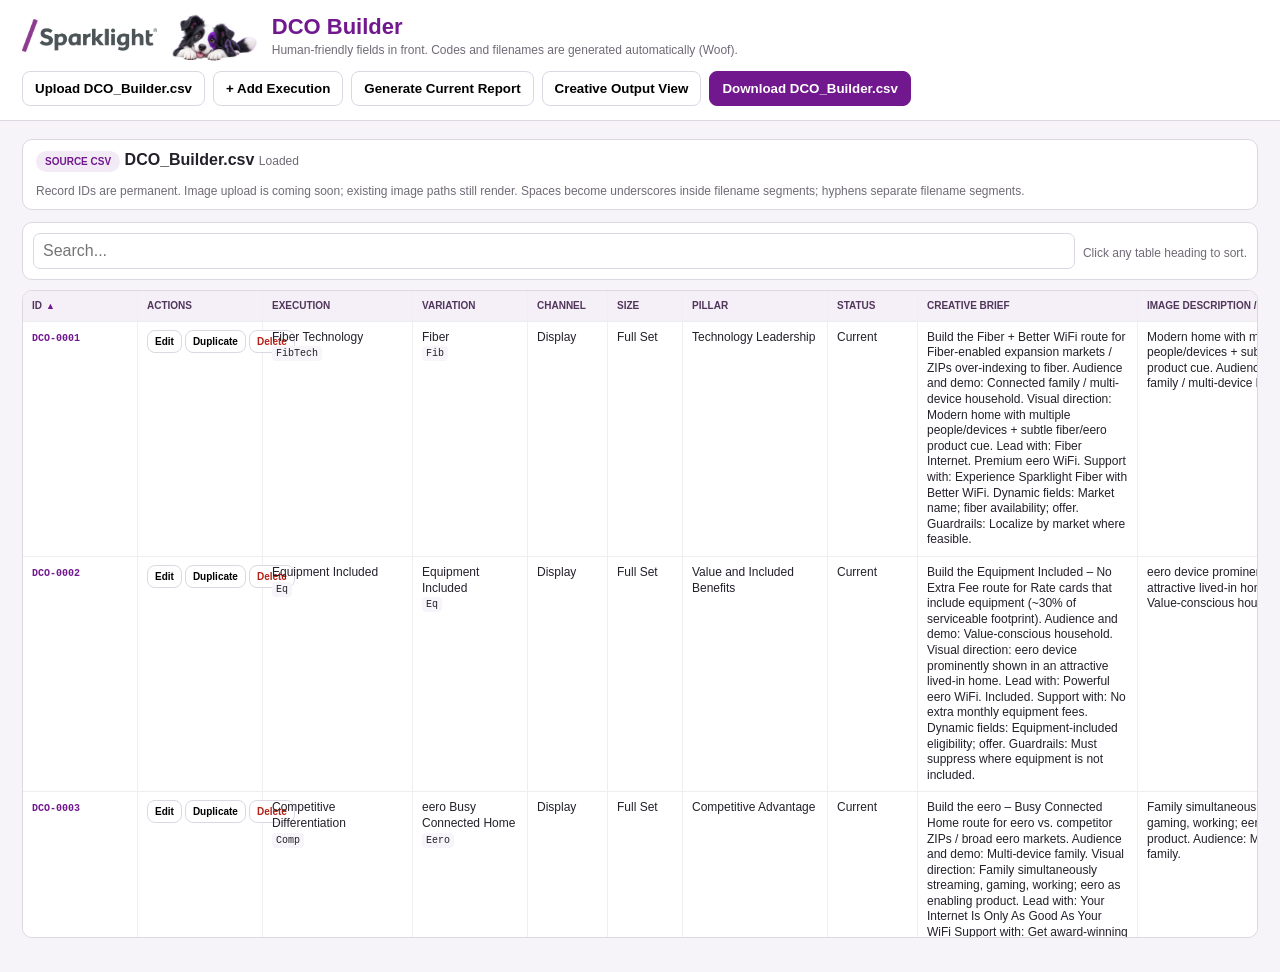
==== commit fcf85b19: "Add files via upload" ====
--- a/index.html
+++ b/index.html
@@ -146,6 +146,14 @@
   .offer-static{padding-bottom:8px;font-size:11px}
 }
 
+
+.amj-panel{background:#faf8fb;border:1px solid var(--line);border-radius:9px;padding:10px}
+.amj-panel summary{cursor:pointer;font-weight:800;color:var(--p);font-size:11px}
+.amj-grid{display:grid;grid-template-columns:repeat(3,1fr);gap:10px;margin-top:12px}
+.amj-grid .amj-wide{grid-column:span 3}
+.amj-grid textarea{min-height:64px}
+@media(max-width:760px){.amj-grid{grid-template-columns:1fr}.amj-grid .amj-wide{grid-column:span 1}}
+
 </style>
 </head>
 <body>
@@ -272,6 +280,42 @@
 <div class="wide"><label>Short Legal</label><textarea data-f="Legal_Short"></textarea></div>
 <div class="wide"><label>Approval Notes</label><textarea data-f="Approval_Notes"></textarea></div>
 
+
+<div class="section"><div class="section-title">AMJ Strategy Details</div>
+<div class="sub">Source strategy from the AMJ matrix. These fields stay in the CSV and can be edited without replacing your DCO production fields.</div></div>
+<div class="wide amj-panel">
+  <details>
+    <summary>Show AMJ source and testing details</summary>
+    <div class="amj-grid">
+      <div><label>AMJ ID</label><input data-f="AMJ_ID"></div>
+      <div><label>AMJ Priority</label><select data-f="AMJ_Priority"><option></option><option>High</option><option>Medium</option><option>Low</option></select></div>
+      <div><label>Creative Pillar Source</label><input data-f="AMJ_Creative_Pillar"></div>
+      <div class="amj-wide"><label>Message Theme / Angle</label><input data-f="AMJ_Message_Theme_Angle"></div>
+      <div class="amj-wide"><label>Targeting Trigger</label><textarea data-f="AMJ_Targeting_Trigger"></textarea></div>
+      <div class="amj-wide"><label>Audience / Demo Visual</label><textarea data-f="AMJ_Audience_Demo_Visual"></textarea></div>
+      <div class="amj-wide"><label>Primary Visual Direction</label><textarea data-f="AMJ_Primary_Visual_Direction"></textarea></div>
+      <div class="amj-wide"><label>Sample Headline</label><textarea data-f="AMJ_Sample_Headline"></textarea></div>
+      <div class="amj-wide"><label>Support Copy / Proof Point</label><textarea data-f="AMJ_Support_Copy_Proof_Point"></textarea></div>
+      <div><label>Offer / Product Layer</label><input data-f="AMJ_Offer_Product_Layer"></div>
+      <div class="amj-wide"><label>Localization / Dynamic Fields</label><textarea data-f="AMJ_Localization_Dynamic_Fields"></textarea></div>
+      <div class="amj-wide"><label>Test / Learning Question</label><textarea data-f="AMJ_Test_Learning_Question"></textarea></div>
+      <div class="amj-wide"><label>Dependencies / Guardrails</label><textarea data-f="AMJ_Dependencies_Guardrails"></textarea></div>
+
+      <div class="amj-wide"><label>Horizontal Base Strategy</label><input data-f="AMJ_Horizontal_Base_Strategy"></div>
+      <div class="amj-wide"><label>Trigger / Market Rule</label><textarea data-f="AMJ_Horizontal_Trigger_Market_Rule"></textarea></div>
+      <div class="amj-wide"><label>Core Message</label><textarea data-f="AMJ_Horizontal_Core_Message"></textarea></div>
+      <div class="amj-wide"><label>Family / Multi-Device Variant</label><textarea data-f="AMJ_Variant_Family_Multi_Device"></textarea></div>
+      <div class="amj-wide"><label>WFH / Professional Variant</label><textarea data-f="AMJ_Variant_WFH_Professional"></textarea></div>
+      <div class="amj-wide"><label>Gamer / Power User Variant</label><textarea data-f="AMJ_Variant_Gamer_Power_User"></textarea></div>
+      <div class="amj-wide"><label>Parent / Security Variant</label><textarea data-f="AMJ_Variant_Parent_Security"></textarea></div>
+      <div class="amj-wide"><label>Entertainment / Streamer Variant</label><textarea data-f="AMJ_Variant_Entertainment_Streamer"></textarea></div>
+      <div class="amj-wide"><label>What Stays Constant</label><textarea data-f="AMJ_What_Stays_Constant"></textarea></div>
+      <div class="amj-wide"><label>What Changes Dynamically</label><textarea data-f="AMJ_What_Changes_Dynamically"></textarea></div>
+      <div class="amj-wide"><label>Comparison Status</label><input data-f="AMJ_Comparison_Status" readonly></div>
+    </div>
+  </details>
+</div>
+
 <div class="section"><div class="section-title">Filename Preview</div><div class="sub">Format: DCO-Channel_Size-Execution-Variation. Duplicate Execution/Variation codes are only written once.</div></div>
 <div class="wide logicbox" id="filenamePreview"></div>
 
@@ -281,7 +325,7 @@
 
 <script>
 // Image upload intentionally disabled; existing Image_Asset paths still render.
-const SEED=[{"Record_ID": "DCO-0001", "Sequence_Next": "15", "Execution": "Fiber Technology", "Execution_Code": "FibTech", "Variation": "Fiber", "Variation_Code": "Fib", "Pillar": "Technology Leadership", "Target": "Fiber enabled expansion markets and ZIP codes over indexing to fiber", "Market_Zip": "TBD", "Offer_Speed": "", "Offer_Price_Dollars": "", "Offer_Price_Cents": "", "Offer_Term_Period": "", "Offer_Regular_Rate": "", "Channel": "Social", "Size": "Full Set", "Status": "Current", "Start_Date": "", "End_Date": "", "Creative_Brief": "Show a modern connected home with a clear premium Wi-Fi cue. Make Fiber and premium eero Wi-Fi the hero. Keep the layout simple and flexible for market localization. Use the supplied headline and copy. Offer remains TBD.", "Image_Description_Prompt": "Modern connected home interior with a premium Wi-Fi device visible in the environment. Warm, natural, contemporary residential lifestyle photography with room for branding and copy.", "Image_Asset": "", "Supporting_Copy": "Experience Sparklight Fiber with Better Wi-Fi.", "Legal_Full": "", "Legal_Short": "", "Approval_Notes": "Localize by market name where feasible.", "Message_1_Required": "1", "Message_2_Required": "0", "Message_3_Required": "0", "Message_4_Required": "0", "Message_5_Required": "0", "Message_1": "Fiber Internet. Premium eero Wi-Fi.", "Message_2": "", "Message_3": "", "Message_4": "", "Message_5": ""}, {"Record_ID": "DCO-0002", "Sequence_Next": "", "Execution": "Equipment Included", "Execution_Code": "Eq", "Variation": "Equipment Included", "Variation_Code": "Eq", "Pillar": "Value and Included Benefits", "Target": "Rate cards that include equipment", "Market_Zip": "TBD", "Offer_Speed": "", "Offer_Price_Dollars": "", "Offer_Price_Cents": "", "Offer_Term_Period": "", "Offer_Regular_Rate": "", "Channel": "Social", "Size": "Full Set", "Status": "Current", "Start_Date": "", "End_Date": "", "Creative_Brief": "Focus on the eero device in a clean connected home setting. Visually communicate that premium Wi-Fi equipment is included without adding unapproved pricing. Use the supplied headline and copy. Only deploy where the applicable rate card includes equipment. Offer remains TBD.", "Image_Description_Prompt": "Clean close-up or lifestyle view of an eero device in a modern home. Premium but approachable product photography with a simple uncluttered setting.", "Image_Asset": "", "Supporting_Copy": "No extra monthly equipment fees.", "Legal_Full": "", "Legal_Short": "", "Approval_Notes": "", "Message_1_Required": "1", "Message_2_Required": "0", "Message_3_Required": "0", "Message_4_Required": "0", "Message_5_Required": "0", "Message_1": "Powerful eero Wi-Fi. Included.", "Message_2": "", "Message_3": "", "Message_4": "", "Message_5": ""}, {"Record_ID": "DCO-0003", "Sequence_Next": "", "Execution": "Competitive Differentiation", "Execution_Code": "Comp", "Variation": "eero vs Fiber Competitors", "Variation_Code": "Eero", "Pillar": "Competitive Advantage", "Target": "eero vs ATT Fiber and CenturyLink ZIP codes", "Market_Zip": "TBD", "Offer_Speed": "", "Offer_Price_Dollars": "", "Offer_Price_Cents": "", "Offer_Term_Period": "", "Offer_Regular_Rate": "", "Channel": "Social", "Size": "Full Set", "Status": "Current", "Start_Date": "", "End_Date": "", "Creative_Brief": "Build a Wi-Fi quality focused competitive concept for AT&T Fiber and CenturyLink ZIP codes. Make premium eero Wi-Fi the visual proof point with a relatable connected home scene. Avoid inventing a direct speed claim. Use the supplied headline and copy. Offer remains TBD.", "Image_Description_Prompt": "Relatable connected household using several devices with an eero device visible. Focus on strong in-home Wi-Fi rather than direct competitor imagery.", "Image_Asset": "", "Supporting_Copy": "Get award-winning eero Wi-Fi with Sparklight.", "Legal_Full": "", "Legal_Short": "", "Approval_Notes": "", "Message_1_Required": "1", "Message_2_Required": "0", "Message_3_Required": "0", "Message_4_Required": "0", "Message_5_Required": "0", "Message_1": "Your Internet Is Only As Good As Your Wi-Fi", "Message_2": "", "Message_3": "", "Message_4": "", "Message_5": ""}, {"Record_ID": "DCO-0004", "Sequence_Next": "", "Execution": "Competitive Differentiation", "Execution_Code": "Comp", "Variation": "FWA 5G", "Variation_Code": "FWA5G", "Pillar": "Competitive Advantage", "Target": "Markets with high fixed wireless adoption and broad use across MSO", "Market_Zip": "TBD", "Offer_Speed": "", "Offer_Price_Dollars": "", "Offer_Price_Cents": "", "Offer_Term_Period": "", "Offer_Regular_Rate": "", "Channel": "Social", "Size": "Full Set", "Status": "Current", "Start_Date": "", "End_Date": "", "Creative_Brief": "Create a flexible FWA and 5G comparison template for busy connected households. Lead with Built for Busy Homes and the supplied 50% faster Internet copy. The creative system should be able to support the four approved blanket claim directions: 50% faster Internet, 73% faster uploads, 42% more responsive Internet and 11% more reliable Internet. Treat the Ookla support and disclaimer as required claim context. Offer remains TBD.", "Image_Description_Prompt": "Busy household with multiple people using phones, tablets, laptops or streaming devices at the same time. Energetic but natural home environment that communicates heavy connectivity.", "Image_Asset": "", "Supporting_Copy": "Sparklight delivers 50% faster Internet speeds than 5G Home Internet.*", "Legal_Full": "Based on Sparklight's analysis of Ookla Speedtest Intelligence data during H1 2026 in Sparklight's footprint. Ookla trademarks used under license and reprinted with permission.", "Legal_Short": "TBD - Approved short legal version required.", "Approval_Notes": "Ookla support required. Follow up is pending on the wording Sparklight's analysis.", "Message_1_Required": "1", "Message_2_Required": "0", "Message_3_Required": "0", "Message_4_Required": "0", "Message_5_Required": "0", "Message_1": "Built for Busy Homes", "Message_2": "Sparklight has 50% faster internet speeds than FWA and 5G Home Internet", "Message_3": "Sparklight has 73% faster upload speeds than FWA and 5G Home Internet", "Message_4": "Sparklight has 42% more responsive internet speeds than FWA and 5G Home Internet", "Message_5": "Sparklight has 11% more reliable internet speeds than FWA and 5G Home Internet."}, {"Record_ID": "DCO-0005", "Sequence_Next": "", "Execution": "Competitive Differentiation", "Execution_Code": "Comp", "Variation": "MetroNet", "Variation_Code": "Met_Vin", "Pillar": "Competitive Advantage", "Target": "MetroNet comparison", "Market_Zip": "Vincennes_IN", "Offer_Speed": "", "Offer_Price_Dollars": "", "Offer_Price_Cents": "", "Offer_Term_Period": "", "Offer_Regular_Rate": "", "Channel": "Social", "Size": "Full Set", "Status": "Current", "Start_Date": "", "End_Date": "", "Creative_Brief": "Build a Vincennes specific competitive speed concept. Show a household with multiple people or devices to reinforce Enough Internet For Everyone, while making the fastest download speeds in Vincennes claim prominent. Use the supplied headline and copy and reserve space for the Ookla disclaimer. Offer remains TBD.", "Image_Description_Prompt": "Household with multiple people and connected devices in use at once. Comfortable everyday home setting that suggests enough bandwidth for everyone.", "Image_Asset": "", "Supporting_Copy": "Powered By The Fastest Download Speeds In Vincennes*.", "Legal_Full": "Based on Ookla Speedtest Intelligence data for 1H 2026. Ookla trademarks used under license and reprinted with permission.", "Legal_Short": "TBD - Approved short legal version required.", "Approval_Notes": "Ookla claim.", "Message_1_Required": "1", "Message_2_Required": "0", "Message_3_Required": "0", "Message_4_Required": "0", "Message_5_Required": "0", "Message_1": "Enough Internet For Everyone", "Message_2": "Fastest download speeds in Vincennes based on Ookla Speedtest Intelligence data for 1H 2026.", "Message_3": "", "Message_4": "", "Message_5": ""}, {"Record_ID": "DCO-0006", "Sequence_Next": "", "Execution": "Competitive Differentiation", "Execution_Code": "Comp", "Variation": "CenturyLink", "Variation_Code": "Ctl_Boi", "Pillar": "Competitive Advantage", "Target": "CenturyLink comparison", "Market_Zip": "Boise_ID", "Offer_Speed": "", "Offer_Price_Dollars": "", "Offer_Price_Cents": "", "Offer_Term_Period": "", "Offer_Regular_Rate": "", "Channel": "Social", "Size": "Full Set", "Status": "Current", "Start_Date": "", "End_Date": "", "Creative_Brief": "Create a Boise competitive comparison against CenturyLink. Make the faster download speed claim the main message and support it visually with Gig Internet and premium eero Wi-Fi. Keep the comparison clean rather than overly aggressive. Use the supplied headline and copy and reserve space for the Ookla disclaimer. Offer remains TBD.", "Image_Description_Prompt": "Modern household using multiple connected devices with a premium Wi-Fi device visible. Clean, confident lifestyle imagery suitable for a speed comparison message.", "Image_Asset": "", "Supporting_Copy": "Upgrade to Gig speed Internet with premium eero Wi-Fi.", "Legal_Full": "Based on Ookla Speedtest Intelligence data for 1H 2026. Ookla trademarks used under license and reprinted with permission.", "Legal_Short": "TBD - Approved short legal version required.", "Approval_Notes": "Ookla claim.", "Message_1_Required": "1", "Message_2_Required": "0", "Message_3_Required": "0", "Message_4_Required": "0", "Message_5_Required": "0", "Message_1": "Sparklight Download Speeds Are Faster Than CenturyLink*", "Message_2": "Sparklight download speeds are faster than CenturyLink based on Ookla Speedtest Intelligence data for 1H 2026.", "Message_3": "", "Message_4": "", "Message_5": ""}, {"Record_ID": "DCO-0007", "Sequence_Next": "", "Execution": "Competitive Differentiation", "Execution_Code": "Comp", "Variation": "Plateau", "Variation_Code": "Plat_Ros", "Pillar": "Competitive Advantage", "Target": "Plateau comparison", "Market_Zip": "Roswell_NM", "Offer_Speed": "", "Offer_Price_Dollars": "", "Offer_Price_Cents": "", "Offer_Term_Period": "", "Offer_Regular_Rate": "", "Channel": "Social", "Size": "Full Set", "Status": "Current", "Start_Date": "", "End_Date": "", "Creative_Brief": "Create a Roswell competitive comparison against Plateau. Make the faster download speed claim the primary message and support it with Gig Internet and premium eero Wi-Fi imagery. Use the supplied headline and copy and reserve space for the Ookla disclaimer. Route the finished creative to Ookla for review and approval. Offer remains TBD.", "Image_Description_Prompt": "Modern connected household with multiple devices and a premium Wi-Fi device visible. Confident, clean lifestyle imagery suitable for a faster-download message.", "Image_Asset": "", "Supporting_Copy": "Upgrade to Gig speed Internet with premium eero Wi-Fi.", "Legal_Full": "Based on Ookla Speedtest Intelligence data for 1H 2026. Ookla trademarks used under license and reprinted with permission.", "Legal_Short": "TBD - Approved short legal version required.", "Approval_Notes": "Ookla claim. Ookla must review and approve creative.", "Message_1_Required": "1", "Message_2_Required": "0", "Message_3_Required": "0", "Message_4_Required": "0", "Message_5_Required": "0", "Message_1": "Sparklight Download Speeds Are Faster Than Plateau*", "Message_2": "Sparklight download speeds are faster than Plateau based on Ookla Speedtest Intelligence data for 1H 2026.", "Message_3": "", "Message_4": "", "Message_5": ""}, {"Record_ID": "DCO-0008", "Sequence_Next": "", "Execution": "Competitive Differentiation", "Execution_Code": "Comp", "Variation": "DSL", "Variation_Code": "DSL", "Pillar": "Competitive Advantage", "Target": "DSL only ZIP codes", "Market_Zip": "TBD", "Offer_Speed": "", "Offer_Price_Dollars": "", "Offer_Price_Cents": "", "Offer_Term_Period": "", "Offer_Regular_Rate": "", "Channel": "Social", "Size": "Full Set", "Status": "Current", "Start_Date": "", "End_Date": "", "Creative_Brief": "Use an upgrade story that makes older DSL feel insufficient for a modern connected household without adding unsupported comparative claims. Show multiple devices or everyday high bandwidth activity and position Gig Internet plus premium eero Wi-Fi as the next step. Use the supplied headline and copy. Offer remains TBD.", "Image_Description_Prompt": "Modern household using several high-bandwidth devices such as laptop, tablet, streaming TV or gaming setup. Contemporary scene that makes older connectivity feel outgrown without showing a competitor.", "Image_Asset": "", "Supporting_Copy": "Upgrade to Gig speed Internet with premium eero Wi-Fi.", "Legal_Full": "", "Legal_Short": "", "Approval_Notes": "", "Message_1_Required": "1", "Message_2_Required": "0", "Message_3_Required": "0", "Message_4_Required": "0", "Message_5_Required": "0", "Message_1": "Your Home Has Outgrown DSL", "Message_2": "", "Message_3": "", "Message_4": "", "Message_5": ""}, {"Record_ID": "DCO-0009", "Sequence_Next": "", "Execution": "Competitive Differentiation", "Execution_Code": "Comp", "Variation": "Starlink", "Variation_Code": "Star", "Pillar": "Competitive Advantage", "Target": "Starlink competitive markets", "Market_Zip": "TBD", "Offer_Speed": "", "Offer_Price_Dollars": "", "Offer_Price_Cents": "", "Offer_Term_Period": "", "Offer_Regular_Rate": "", "Channel": "Social", "Size": "Full Set", "Status": "Current", "Start_Date": "", "End_Date": "", "Creative_Brief": "Create a playful but clean terrestrial Internet alternative to Starlink. A subtle sky or satellite cue can set up the contrast, while the hero should be a dependable connected home experience. Keep reliability language to the supplied copy and avoid adding unsupported performance claims. Offer remains TBD.", "Image_Description_Prompt": "Dependable connected home at dusk or evening with a subtle sky cue outside. Keep the home and reliable terrestrial connection as the hero; avoid literal competitor branding.", "Image_Asset": "", "Supporting_Copy": "Sparklight is built for a reliable connection.", "Legal_Full": "", "Legal_Short": "", "Approval_Notes": "", "Message_1_Required": "1", "Message_2_Required": "0", "Message_3_Required": "0", "Message_4_Required": "0", "Message_5_Required": "0", "Message_1": "Your Best Internet Doesn't Come From Space", "Message_2": "", "Message_3": "", "Message_4": "", "Message_5": ""}, {"Record_ID": "DCO-0010", "Sequence_Next": "", "Execution": "Competitor Outage Response", "Execution_Code": "Outage", "Variation": "Competitor Outage", "Variation_Code": "Resp", "Pillar": "Market Events", "Target": "ZIP codes experiencing competitor outages", "Market_Zip": "DYNAMIC", "Offer_Speed": "", "Offer_Price_Dollars": "", "Offer_Price_Cents": "", "Offer_Term_Period": "", "Offer_Regular_Rate": "", "Channel": "Social", "Size": "Full Set", "Status": "Current", "Start_Date": "", "End_Date": "", "Creative_Brief": "Build a responsive switch message for ZIP codes experiencing competitor outages. Show the relief of a household getting back online and emphasize Gig Internet, premium eero Wi-Fi and local support. Keep the tone helpful rather than exploitative. Use the supplied headline and copy. Offer remains TBD.", "Image_Description_Prompt": "Household happily reconnected and using devices after an interruption. Helpful, relieved, positive tone rather than frustration or competitor-bashing.", "Image_Asset": "", "Supporting_Copy": "Switch today and get Gig speed Internet, premium eero Wi-Fi and local support.", "Legal_Full": "", "Legal_Short": "", "Approval_Notes": "", "Message_1_Required": "1", "Message_2_Required": "0", "Message_3_Required": "0", "Message_4_Required": "0", "Message_5_Required": "0", "Message_1": "Looking for a More Reliable Connection?", "Message_2": "", "Message_3": "", "Message_4": "", "Message_5": ""}, {"Record_ID": "DCO-0011", "Sequence_Next": "", "Execution": "Mobile Differentiator", "Execution_Code": "Mob", "Variation": "Mobile Upgrade Internet", "Variation_Code": "UPG", "Pillar": "Value and Included Benefits", "Target": "Broad market deployment", "Market_Zip": "BROAD", "Offer_Speed": "", "Offer_Price_Dollars": "", "Offer_Price_Cents": "", "Offer_Term_Period": "", "Offer_Regular_Rate": "", "Channel": "Social", "Size": "Full Set", "Status": "Current", "Start_Date": "", "End_Date": "", "Creative_Brief": "Create a simple bundle story that visually connects home Internet and mobile. Show a phone plus a connected home or person using both services. Make one year of FREE mobile service easy to understand while keeping Gig speed Internet as the anchor. Use the supplied headline and copy. Offer remains TBD.", "Image_Description_Prompt": "Person or family using a smartphone in a connected home environment. Visually connect mobile service with home Internet in one simple lifestyle scene.", "Image_Asset": "", "Supporting_Copy": "Get Gig-speed Internet plus one year of FREE mobile service.", "Legal_Full": "", "Legal_Short": "", "Approval_Notes": "", "Message_1_Required": "1", "Message_2_Required": "0", "Message_3_Required": "0", "Message_4_Required": "0", "Message_5_Required": "0", "Message_1": "Upgrade Your Internet. Get Mobile Included.", "Message_2": "", "Message_3": "", "Message_4": "", "Message_5": ""}, {"Record_ID": "DCO-0012", "Sequence_Next": "", "Execution": "Mobile Differentiator", "Execution_Code": "Mob", "Variation": "Mobile Three Benefits", "Variation_Code": "3Ben", "Pillar": "Value and Included Benefits", "Target": "Broad market deployment", "Market_Zip": "BROAD", "Offer_Speed": "", "Offer_Price_Dollars": "", "Offer_Price_Cents": "", "Offer_Term_Period": "", "Offer_Regular_Rate": "", "Channel": "Social", "Size": "Full Set", "Status": "Current", "Start_Date": "", "End_Date": "", "Creative_Brief": "Build a three benefit visual system with equal clear cues for Gig speed Internet, premium eero Wi-Fi and one year FREE Mobile. A simple three part composition or icon supported layout could work well. Use the supplied headline and copy. Offer remains TBD.", "Image_Description_Prompt": "Connected household scene that can visually support three benefits: fast Internet, premium Wi-Fi and mobile. Keep the composition simple enough for modular callouts.", "Image_Asset": "", "Supporting_Copy": "Gig-speed Internet + Premium eero Wi-Fi + One Year FREE Mobile.", "Legal_Full": "", "Legal_Short": "", "Approval_Notes": "", "Message_1_Required": "1", "Message_2_Required": "0", "Message_3_Required": "0", "Message_4_Required": "0", "Message_5_Required": "0", "Message_1": "One Gig. Three Big Benefits.", "Message_2": "", "Message_3": "", "Message_4": "", "Message_5": ""}, {"Record_ID": "DCO-0013", "Sequence_Next": "", "Execution": "2 Gig Targeting", "Execution_Code": "2Gig", "Variation": "2 Gig", "Variation_Code": "2Gig", "Pillar": "Technology Leadership", "Target": "Areas with multi Gig availability", "Market_Zip": "TBD", "Offer_Speed": "", "Offer_Price_Dollars": "", "Offer_Price_Cents": "", "Offer_Term_Period": "", "Offer_Regular_Rate": "", "Channel": "Social", "Size": "Full Set", "Status": "Current", "Start_Date": "", "End_Date": "", "Creative_Brief": "Create a premium high performance upgrade concept for areas with multi Gig availability. Make 2 Gig the hero and visually support it with premium eero Wi-Fi and one year FREE Mobile as added benefits. Keep the composition energetic but simple. Use the supplied headline and copy. Offer remains TBD.", "Image_Description_Prompt": "Premium high-performance home Internet scene with gaming, streaming or multiple connected devices. Contemporary, energetic and polished without feeling overly technical.", "Image_Asset": "", "Supporting_Copy": "2 Gig Internet + Premium eero Wi-Fi + 1 Year FREE Mobile", "Legal_Full": "", "Legal_Short": "", "Approval_Notes": "", "Message_1_Required": "1", "Message_2_Required": "0", "Message_3_Required": "0", "Message_4_Required": "0", "Message_5_Required": "0", "Message_1": "The Ultimate Internet Upgrade", "Message_2": "", "Message_3": "", "Message_4": "", "Message_5": ""}, {"Record_ID": "DCO-0014", "Sequence_Next": "", "Execution": "Superior Network Performance", "Execution_Code": "NetPerf", "Variation": "Opensignal Network Leadership", "Variation_Code": "Open", "Pillar": "Network Performance", "Target": "Markets and ZIP codes where Opensignal confirms network leadership", "Market_Zip": "TBD", "Offer_Speed": "", "Offer_Price_Dollars": "", "Offer_Price_Cents": "", "Offer_Term_Period": "", "Offer_Regular_Rate": "", "Channel": "Social", "Size": "Full Set", "Status": "Current", "Start_Date": "", "End_Date": "", "Creative_Brief": "Create a dependable network performance story for markets where Opensignal confirms leadership. Use an everyday connected home scene that communicates confidence and consistency rather than a specific speed comparison. Use the supplied headline and copy. Do not invent an Opensignal claim or disclaimer. Offer remains TBD.", "Image_Description_Prompt": "Everyday connected household using Internet comfortably and confidently. Calm, dependable lifestyle photography that suggests consistent network performance without a specific competitive claim.", "Image_Asset": "", "Supporting_Copy": "Sparklight delivers fast, dependable Internet on a fiber-fueled network.", "Legal_Full": "TBD - Opensignal legal language required.", "Legal_Short": "TBD - Opensignal short legal required.", "Approval_Notes": "Opensignal support is required before using this execution in a market. The source guide does not provide a specific Opensignal claim or disclaimer.", "Message_1_Required": "1", "Message_2_Required": "0", "Message_3_Required": "0", "Message_4_Required": "0", "Message_5_Required": "0", "Message_1": "Performance You Can Count On", "Message_2": "Only deploy in markets and ZIP codes where Opensignal data confirms network leadership.", "Message_3": "", "Message_4": "", "Message_5": ""}], COLS=["Record_ID", "Sequence_Next", "Execution", "Execution_Code", "Variation", "Variation_Code", "Pillar", "Target", "Market_Zip", "Offer_Speed", "Offer_Price_Dollars", "Offer_Price_Cents", "Offer_Term_Period", "Offer_Regular_Rate", "Channel", "Size", "Status", "Start_Date", "End_Date", "Creative_Brief", "Image_Description_Prompt", "Image_Asset", "Supporting_Copy", "Legal_Full", "Legal_Short", "Approval_Notes", "Message_1_Required", "Message_2_Required", "Message_3_Required", "Message_4_Required", "Message_5_Required", "Message_1", "Message_2", "Message_3", "Message_4", "Message_5"];
+const SEED=[{"Record_ID": "DCO-0001", "Sequence_Next": "28", "Execution": "Fiber Technology", "Execution_Code": "FibTech", "Variation": "Fiber", "Variation_Code": "Fib", "Pillar": "Technology Leadership", "Target": "Fiber-enabled expansion markets / ZIPs over-indexing to fiber", "Market_Zip": "TBD", "Offer_Speed": "", "Offer_Price_Dollars": "", "Offer_Price_Cents": "", "Offer_Term_Period": "", "Offer_Regular_Rate": "", "Channel": "Display", "Size": "Full Set", "Status": "Current", "Start_Date": "", "End_Date": "", "Creative_Brief": "Build the Fiber + Better WiFi route for Fiber-enabled expansion markets / ZIPs over-indexing to fiber. Audience and demo: Connected family / multi-device household. Visual direction: Modern home with multiple people/devices + subtle fiber/eero product cue. Lead with: Fiber Internet. Premium eero WiFi. Support with: Experience Sparklight Fiber with Better WiFi. Dynamic fields: Market name; fiber availability; offer. Guardrails: Localize by market where feasible.", "Image_Description_Prompt": "Modern home with multiple people/devices + subtle fiber/eero product cue. Audience: Connected family / multi-device household.", "Image_Asset": "", "Supporting_Copy": "Experience Sparklight Fiber with Better WiFi.", "Legal_Full": "", "Legal_Short": "", "Approval_Notes": "Localize by market name where feasible.", "AMJ_ID": "TL-01", "AMJ_Creative_Pillar": "Technology Leadership", "AMJ_Message_Theme_Angle": "Fiber + Better WiFi", "AMJ_Targeting_Trigger": "Fiber-enabled expansion markets / ZIPs over-indexing to fiber", "AMJ_Audience_Demo_Visual": "Connected family / multi-device household", "AMJ_Primary_Visual_Direction": "Modern home with multiple people/devices + subtle fiber/eero product cue", "AMJ_Sample_Headline": "Fiber Internet. Premium eero WiFi.", "AMJ_Support_Copy_Proof_Point": "Experience Sparklight Fiber with Better WiFi.", "AMJ_Offer_Product_Layer": "TBD", "AMJ_Localization_Dynamic_Fields": "Market name; fiber availability; offer", "AMJ_Test_Learning_Question": "Does pairing Fiber + premium WiFi outperform Fiber-only messaging?", "AMJ_Priority": "High", "AMJ_Dependencies_Guardrails": "Localize by market where feasible.", "AMJ_Horizontal_Base_Strategy": "", "AMJ_Horizontal_Trigger_Market_Rule": "", "AMJ_Horizontal_Core_Message": "", "AMJ_Variant_Family_Multi_Device": "", "AMJ_Variant_WFH_Professional": "", "AMJ_Variant_Gamer_Power_User": "", "AMJ_Variant_Parent_Security": "", "AMJ_Variant_Entertainment_Streamer": "", "AMJ_What_Stays_Constant": "", "AMJ_What_Changes_Dynamically": "", "AMJ_Comparison_Status": "Updated existing DCO route", "Message_1_Required": "1", "Message_2_Required": "0", "Message_3_Required": "0", "Message_4_Required": "0", "Message_5_Required": "0", "Message_1": "Fiber Internet. Premium eero WiFi.", "Message_2": "Experience Sparklight Fiber with Better WiFi.", "Message_3": "", "Message_4": "", "Message_5": ""}, {"Record_ID": "DCO-0015", "Sequence_Next": "", "Execution": "Fiber Technology", "Execution_Code": "FibTech", "Variation": "Fiber for Streamers", "Variation_Code": "Fib_Stream", "Pillar": "Technology Leadership", "Target": "Fiber-enabled ZIPs", "Market_Zip": "TBD", "Offer_Speed": "", "Offer_Price_Dollars": "", "Offer_Price_Cents": "", "Offer_Term_Period": "", "Offer_Regular_Rate": "", "Channel": "Display", "Size": "Full Set", "Status": "Current", "Start_Date": "", "End_Date": "", "Creative_Brief": "Build the Fiber for Streamers / Entertainment route for Fiber-enabled ZIPs. Audience and demo: Streaming household / entertainment-first. Visual direction: Couple/family streaming on multiple screens; avoid generic router-only creative. Lead with: Fiber Built for How You Stream. Support with: Fast Internet plus premium eero WiFi for a connected home. Dynamic fields: Market name; fiber availability; offer. Guardrails: Concept expansion for DCO; validate final claims/copy.", "Image_Description_Prompt": "Couple/family streaming on multiple screens; avoid generic router-only creative. Audience: Streaming household / entertainment-first.", "Image_Asset": "", "Supporting_Copy": "Fast Internet plus premium eero WiFi for a connected home.", "Legal_Full": "", "Legal_Short": "", "Approval_Notes": "", "AMJ_ID": "TL-02", "AMJ_Creative_Pillar": "Technology Leadership", "AMJ_Message_Theme_Angle": "Fiber for Streamers / Entertainment", "AMJ_Targeting_Trigger": "Fiber-enabled ZIPs", "AMJ_Audience_Demo_Visual": "Streaming household / entertainment-first", "AMJ_Primary_Visual_Direction": "Couple/family streaming on multiple screens; avoid generic router-only creative", "AMJ_Sample_Headline": "Fiber Built for How You Stream.", "AMJ_Support_Copy_Proof_Point": "Fast Internet plus premium eero WiFi for a connected home.", "AMJ_Offer_Product_Layer": "TBD", "AMJ_Localization_Dynamic_Fields": "Market name; fiber availability; offer", "AMJ_Test_Learning_Question": "Does entertainment-led imagery lift response among streaming-heavy audiences?", "AMJ_Priority": "Medium", "AMJ_Dependencies_Guardrails": "Concept expansion for DCO; validate final claims/copy.", "AMJ_Horizontal_Base_Strategy": "", "AMJ_Horizontal_Trigger_Market_Rule": "", "AMJ_Horizontal_Core_Message": "", "AMJ_Variant_Family_Multi_Device": "", "AMJ_Variant_WFH_Professional": "", "AMJ_Variant_Gamer_Power_User": "", "AMJ_Variant_Parent_Security": "", "AMJ_Variant_Entertainment_Streamer": "", "AMJ_What_Stays_Constant": "", "AMJ_What_Changes_Dynamically": "", "AMJ_Comparison_Status": "New route from AMJ update", "Message_1_Required": "1", "Message_2_Required": "0", "Message_3_Required": "0", "Message_4_Required": "0", "Message_5_Required": "0", "Message_1": "Fiber Built for How You Stream.", "Message_2": "Fast Internet plus premium eero WiFi for a connected home.", "Message_3": "", "Message_4": "", "Message_5": ""}, {"Record_ID": "DCO-0016", "Sequence_Next": "", "Execution": "Fiber Technology", "Execution_Code": "FibTech", "Variation": "Fiber for Gamers", "Variation_Code": "Fib_Game", "Pillar": "Technology Leadership", "Target": "Fiber-enabled ZIPs; gaming/high-device audience where available", "Market_Zip": "TBD", "Offer_Speed": "", "Offer_Price_Dollars": "", "Offer_Price_Cents": "", "Offer_Term_Period": "", "Offer_Regular_Rate": "", "Channel": "Display", "Size": "Full Set", "Status": "Current", "Start_Date": "", "End_Date": "", "Creative_Brief": "Build the Fiber for Gamers / High-Demand Homes route for Fiber-enabled ZIPs; gaming/high-device audience where available. Audience and demo: Gamers / high-device household. Visual direction: Gaming setup plus other simultaneous household use. Lead with: Fiber Ready for the Whole House. Support with: Fast connectivity for gaming, streaming and everything happening at once. Dynamic fields: Fiber availability; market; offer. Guardrails: Concept expansion; avoid unsupported latency claims.", "Image_Description_Prompt": "Gaming setup plus other simultaneous household use. Audience: Gamers / high-device household.", "Image_Asset": "", "Supporting_Copy": "Fast connectivity for gaming, streaming and everything happening at once.", "Legal_Full": "", "Legal_Short": "", "Approval_Notes": "", "AMJ_ID": "TL-03", "AMJ_Creative_Pillar": "Technology Leadership", "AMJ_Message_Theme_Angle": "Fiber for Gamers / High-Demand Homes", "AMJ_Targeting_Trigger": "Fiber-enabled ZIPs; gaming/high-device audience where available", "AMJ_Audience_Demo_Visual": "Gamers / high-device household", "AMJ_Primary_Visual_Direction": "Gaming setup plus other simultaneous household use", "AMJ_Sample_Headline": "Fiber Ready for the Whole House.", "AMJ_Support_Copy_Proof_Point": "Fast connectivity for gaming, streaming and everything happening at once.", "AMJ_Offer_Product_Layer": "TBD", "AMJ_Localization_Dynamic_Fields": "Fiber availability; market; offer", "AMJ_Test_Learning_Question": "Does high-demand-use imagery outperform broad family imagery?", "AMJ_Priority": "Medium", "AMJ_Dependencies_Guardrails": "Concept expansion; avoid unsupported latency claims.", "AMJ_Horizontal_Base_Strategy": "", "AMJ_Horizontal_Trigger_Market_Rule": "", "AMJ_Horizontal_Core_Message": "", "AMJ_Variant_Family_Multi_Device": "", "AMJ_Variant_WFH_Professional": "", "AMJ_Variant_Gamer_Power_User": "", "AMJ_Variant_Parent_Security": "", "AMJ_Variant_Entertainment_Streamer": "", "AMJ_What_Stays_Constant": "", "AMJ_What_Changes_Dynamically": "", "AMJ_Comparison_Status": "New route from AMJ update", "Message_1_Required": "1", "Message_2_Required": "0", "Message_3_Required": "0", "Message_4_Required": "0", "Message_5_Required": "0", "Message_1": "Fiber Ready for the Whole House.", "Message_2": "Fast connectivity for gaming, streaming and everything happening at once.", "Message_3": "", "Message_4": "", "Message_5": ""}, {"Record_ID": "DCO-0013", "Sequence_Next": "", "Execution": "2 Gig Targeting", "Execution_Code": "2Gig", "Variation": "2 Gig", "Variation_Code": "2Gig", "Pillar": "Technology Leadership", "Target": "Areas with multi-Gig availability", "Market_Zip": "TBD", "Offer_Speed": "", "Offer_Price_Dollars": "", "Offer_Price_Cents": "", "Offer_Term_Period": "", "Offer_Regular_Rate": "", "Channel": "Display", "Size": "Full Set", "Status": "Current", "Start_Date": "", "End_Date": "", "Creative_Brief": "Build the 2 Gig – Ultimate Upgrade route for Areas with multi-Gig availability. Audience and demo: Power users / tech-forward household. Visual direction: Premium multi-device home, creator/gamer/remote worker cues. Lead with: The Ultimate Internet Upgrade Support with: 2 Gig Internet + Premium eero WiFi + 1 Year FREE Mobile Dynamic fields: 2 Gig availability; market; offer. Guardrails: Only serve where 2 Gig is available.", "Image_Description_Prompt": "Premium multi-device home, creator/gamer/remote worker cues. Audience: Power users / tech-forward household.", "Image_Asset": "", "Supporting_Copy": "2 Gig Internet + Premium eero WiFi + 1 Year FREE Mobile", "Legal_Full": "", "Legal_Short": "", "Approval_Notes": "", "AMJ_ID": "TL-04", "AMJ_Creative_Pillar": "Technology Leadership", "AMJ_Message_Theme_Angle": "2 Gig – Ultimate Upgrade", "AMJ_Targeting_Trigger": "Areas with multi-Gig availability", "AMJ_Audience_Demo_Visual": "Power users / tech-forward household", "AMJ_Primary_Visual_Direction": "Premium multi-device home, creator/gamer/remote worker cues", "AMJ_Sample_Headline": "The Ultimate Internet Upgrade", "AMJ_Support_Copy_Proof_Point": "2 Gig Internet + Premium eero WiFi + 1 Year FREE Mobile", "AMJ_Offer_Product_Layer": "TBD", "AMJ_Localization_Dynamic_Fields": "2 Gig availability; market; offer", "AMJ_Test_Learning_Question": "Which audience visual makes 2 Gig feel most relevant rather than simply 'more speed'?", "AMJ_Priority": "High", "AMJ_Dependencies_Guardrails": "Only serve where 2 Gig is available.", "AMJ_Horizontal_Base_Strategy": "2 Gig", "AMJ_Horizontal_Trigger_Market_Rule": "Multi-Gig serviceability", "AMJ_Horizontal_Core_Message": "2 Gig as the premium speed tier.", "AMJ_Variant_Family_Multi_Device": "Large connected family", "AMJ_Variant_WFH_Professional": "Heavy WFH + cloud use", "AMJ_Variant_Gamer_Power_User": "Power gamer / creator setup", "AMJ_Variant_Parent_Security": "High-device family", "AMJ_Variant_Entertainment_Streamer": "4K/multi-stream entertainment household", "AMJ_What_Stays_Constant": "2 Gig availability, product tier, CTA", "AMJ_What_Changes_Dynamically": "Audience visual; benefit framing; market/offer", "AMJ_Comparison_Status": "Updated existing DCO route", "Message_1_Required": "1", "Message_2_Required": "0", "Message_3_Required": "0", "Message_4_Required": "0", "Message_5_Required": "0", "Message_1": "The Ultimate Internet Upgrade", "Message_2": "2 Gig Internet + Premium eero WiFi + 1 Year FREE Mobile", "Message_3": "", "Message_4": "", "Message_5": ""}, {"Record_ID": "DCO-0017", "Sequence_Next": "", "Execution": "2 Gig Targeting", "Execution_Code": "2Gig", "Variation": "2 Gig Multi User Household", "Variation_Code": "2Gig_Multi", "Pillar": "Technology Leadership", "Target": "Areas with multi-Gig availability", "Market_Zip": "TBD", "Offer_Speed": "", "Offer_Price_Dollars": "", "Offer_Price_Cents": "", "Offer_Term_Period": "", "Offer_Regular_Rate": "", "Channel": "Display", "Size": "Full Set", "Status": "Current", "Start_Date": "", "End_Date": "", "Creative_Brief": "Build the 2 Gig – Multi-User Household route for Areas with multi-Gig availability. Audience and demo: Large/busy family. Visual direction: Several household members using bandwidth-heavy devices at once. Lead with: More Speed for More of Everything. Support with: 2 Gig Internet built for busy, connected homes. Dynamic fields: 2 Gig availability; market; offer. Guardrails: Concept expansion; final product substantiation required.", "Image_Description_Prompt": "Several household members using bandwidth-heavy devices at once. Audience: Large/busy family.", "Image_Asset": "", "Supporting_Copy": "2 Gig Internet built for busy, connected homes.", "Legal_Full": "", "Legal_Short": "", "Approval_Notes": "", "AMJ_ID": "TL-05", "AMJ_Creative_Pillar": "Technology Leadership", "AMJ_Message_Theme_Angle": "2 Gig – Multi-User Household", "AMJ_Targeting_Trigger": "Areas with multi-Gig availability", "AMJ_Audience_Demo_Visual": "Large/busy family", "AMJ_Primary_Visual_Direction": "Several household members using bandwidth-heavy devices at once", "AMJ_Sample_Headline": "More Speed for More of Everything.", "AMJ_Support_Copy_Proof_Point": "2 Gig Internet built for busy, connected homes.", "AMJ_Offer_Product_Layer": "TBD", "AMJ_Localization_Dynamic_Fields": "2 Gig availability; market; offer", "AMJ_Test_Learning_Question": "Does household-demand framing outperform 'ultimate upgrade'?", "AMJ_Priority": "Medium", "AMJ_Dependencies_Guardrails": "Concept expansion; final product substantiation required.", "AMJ_Horizontal_Base_Strategy": "2 Gig", "AMJ_Horizontal_Trigger_Market_Rule": "Multi-Gig serviceability", "AMJ_Horizontal_Core_Message": "2 Gig as the premium speed tier.", "AMJ_Variant_Family_Multi_Device": "Large connected family", "AMJ_Variant_WFH_Professional": "Heavy WFH + cloud use", "AMJ_Variant_Gamer_Power_User": "Power gamer / creator setup", "AMJ_Variant_Parent_Security": "High-device family", "AMJ_Variant_Entertainment_Streamer": "4K/multi-stream entertainment household", "AMJ_What_Stays_Constant": "2 Gig availability, product tier, CTA", "AMJ_What_Changes_Dynamically": "Audience visual; benefit framing; market/offer", "AMJ_Comparison_Status": "New route from AMJ update", "Message_1_Required": "1", "Message_2_Required": "0", "Message_3_Required": "0", "Message_4_Required": "0", "Message_5_Required": "0", "Message_1": "More Speed for More of Everything.", "Message_2": "2 Gig Internet built for busy, connected homes.", "Message_3": "", "Message_4": "", "Message_5": ""}, {"Record_ID": "DCO-0002", "Sequence_Next": "", "Execution": "Equipment Included", "Execution_Code": "Eq", "Variation": "Equipment Included", "Variation_Code": "Eq", "Pillar": "Value and Included Benefits", "Target": "Rate cards that include equipment (~30% of serviceable footprint)", "Market_Zip": "TBD", "Offer_Speed": "", "Offer_Price_Dollars": "", "Offer_Price_Cents": "", "Offer_Term_Period": "", "Offer_Regular_Rate": "", "Channel": "Display", "Size": "Full Set", "Status": "Current", "Start_Date": "", "End_Date": "", "Creative_Brief": "Build the Equipment Included – No Extra Fee route for Rate cards that include equipment (~30% of serviceable footprint). Audience and demo: Value-conscious household. Visual direction: eero device prominently shown in an attractive lived-in home. Lead with: Powerful eero WiFi. Included. Support with: No extra monthly equipment fees. Dynamic fields: Equipment-included eligibility; offer. Guardrails: Must suppress where equipment is not included.", "Image_Description_Prompt": "eero device prominently shown in an attractive lived-in home. Audience: Value-conscious household.", "Image_Asset": "", "Supporting_Copy": "No extra monthly equipment fees.", "Legal_Full": "", "Legal_Short": "", "Approval_Notes": "", "AMJ_ID": "VB-01", "AMJ_Creative_Pillar": "Value & Included Benefits", "AMJ_Message_Theme_Angle": "Equipment Included – No Extra Fee", "AMJ_Targeting_Trigger": "Rate cards that include equipment (~30% of serviceable footprint)", "AMJ_Audience_Demo_Visual": "Value-conscious household", "AMJ_Primary_Visual_Direction": "eero device prominently shown in an attractive lived-in home", "AMJ_Sample_Headline": "Powerful eero WiFi. Included.", "AMJ_Support_Copy_Proof_Point": "No extra monthly equipment fees.", "AMJ_Offer_Product_Layer": "TBD", "AMJ_Localization_Dynamic_Fields": "Equipment-included eligibility; offer", "AMJ_Test_Learning_Question": "Does 'included' drive more response than a general eero benefit?", "AMJ_Priority": "High", "AMJ_Dependencies_Guardrails": "Must suppress where equipment is not included.", "AMJ_Horizontal_Base_Strategy": "Equipment Included", "AMJ_Horizontal_Trigger_Market_Rule": "Equipment-included rate cards only", "AMJ_Horizontal_Core_Message": "Premium eero WiFi included; no extra monthly equipment fees.", "AMJ_Variant_Family_Multi_Device": "Family value + WiFi benefit", "AMJ_Variant_WFH_Professional": "Home-office value", "AMJ_Variant_Gamer_Power_User": "Premium setup without extra equipment fee", "AMJ_Variant_Parent_Security": "Family budget/control", "AMJ_Variant_Entertainment_Streamer": "Streaming setup + included eero", "AMJ_What_Stays_Constant": "Eligibility rule, included message, CTA", "AMJ_What_Changes_Dynamically": "Audience visual; headline; offer", "AMJ_Comparison_Status": "Updated existing DCO route", "Message_1_Required": "1", "Message_2_Required": "0", "Message_3_Required": "0", "Message_4_Required": "0", "Message_5_Required": "0", "Message_1": "Powerful eero WiFi. Included.", "Message_2": "No extra monthly equipment fees.", "Message_3": "", "Message_4": "", "Message_5": ""}, {"Record_ID": "DCO-0011", "Sequence_Next": "", "Execution": "Mobile Differentiator", "Execution_Code": "Mob", "Variation": "Mobile 1 Year Free", "Variation_Code": "MobFree", "Pillar": "Value and Included Benefits", "Target": "Broad market deployment / eligible offers", "Market_Zip": "BROAD", "Offer_Speed": "", "Offer_Price_Dollars": "", "Offer_Price_Cents": "", "Offer_Term_Period": "", "Offer_Regular_Rate": "", "Channel": "Display", "Size": "Full Set", "Status": "Current", "Start_Date": "", "End_Date": "", "Creative_Brief": "Build the Mobile – 1 Year Free route for Broad market deployment / eligible offers. Audience and demo: Value seeker / mobile-heavy consumer. Visual direction: Person using smartphone at home; internet + mobile visual system. Lead with: Upgrade Your Internet. Get Mobile Included. Support with: Get Gig-speed Internet plus one year of FREE mobile service. Dynamic fields: Offer eligibility; market. Guardrails: Confirm eligibility, terms and required disclosures.", "Image_Description_Prompt": "Person using smartphone at home; internet + mobile visual system. Audience: Value seeker / mobile-heavy consumer.", "Image_Asset": "", "Supporting_Copy": "Get Gig-speed Internet plus one year of FREE mobile service.", "Legal_Full": "", "Legal_Short": "", "Approval_Notes": "", "AMJ_ID": "VB-02", "AMJ_Creative_Pillar": "Value & Included Benefits", "AMJ_Message_Theme_Angle": "Mobile – 1 Year Free", "AMJ_Targeting_Trigger": "Broad market deployment / eligible offers", "AMJ_Audience_Demo_Visual": "Value seeker / mobile-heavy consumer", "AMJ_Primary_Visual_Direction": "Person using smartphone at home; internet + mobile visual system", "AMJ_Sample_Headline": "Upgrade Your Internet. Get Mobile Included.", "AMJ_Support_Copy_Proof_Point": "Get Gig-speed Internet plus one year of FREE mobile service.", "AMJ_Offer_Product_Layer": "TBD", "AMJ_Localization_Dynamic_Fields": "Offer eligibility; market", "AMJ_Test_Learning_Question": "Does a single clear FREE Mobile benefit outperform bundled benefit stacking?", "AMJ_Priority": "High", "AMJ_Dependencies_Guardrails": "Confirm eligibility, terms and required disclosures.", "AMJ_Horizontal_Base_Strategy": "Mobile – 1 Year Free", "AMJ_Horizontal_Trigger_Market_Rule": "Eligible broad market deployment", "AMJ_Horizontal_Core_Message": "Internet + one year FREE mobile.", "AMJ_Variant_Family_Multi_Device": "Family mobile savings", "AMJ_Variant_WFH_Professional": "Professional phone + home internet", "AMJ_Variant_Gamer_Power_User": "Power user across phone/home devices", "AMJ_Variant_Parent_Security": "Parent/family lines", "AMJ_Variant_Entertainment_Streamer": "Entertainment on phone + home", "AMJ_What_Stays_Constant": "Offer terms, eligibility, CTA", "AMJ_What_Changes_Dynamically": "Audience visual; benefit order; market", "AMJ_Comparison_Status": "Updated existing DCO route", "Message_1_Required": "1", "Message_2_Required": "0", "Message_3_Required": "0", "Message_4_Required": "0", "Message_5_Required": "0", "Message_1": "Upgrade Your Internet. Get Mobile Included.", "Message_2": "Get Gig-speed Internet plus one year of FREE mobile service.", "Message_3": "", "Message_4": "", "Message_5": ""}, {"Record_ID": "DCO-0012", "Sequence_Next": "", "Execution": "Mobile Differentiator", "Execution_Code": "Mob", "Variation": "Mobile Three Benefits", "Variation_Code": "3Ben", "Pillar": "Value and Included Benefits", "Target": "Broad market deployment / eligible offers", "Market_Zip": "BROAD", "Offer_Speed": "", "Offer_Price_Dollars": "", "Offer_Price_Cents": "", "Offer_Term_Period": "", "Offer_Regular_Rate": "", "Channel": "Display", "Size": "Full Set", "Status": "Current", "Start_Date": "", "End_Date": "", "Creative_Brief": "Build the Benefit Stack route for Broad market deployment / eligible offers. Audience and demo: Household seeking total value. Visual direction: Three-part visual: Internet / eero / mobile, kept visually simple. Lead with: One Gig. Three Big Benefits. Support with: Gig-speed Internet + Premium eero WiFi + One Year FREE Mobile. Dynamic fields: Speed tier; eero inclusion; mobile offer. Guardrails: Avoid overloading smaller display sizes; prioritize hierarchy.", "Image_Description_Prompt": "Three-part visual: Internet / eero / mobile, kept visually simple. Audience: Household seeking total value.", "Image_Asset": "", "Supporting_Copy": "Gig-speed Internet + Premium eero WiFi + One Year FREE Mobile.", "Legal_Full": "", "Legal_Short": "", "Approval_Notes": "", "AMJ_ID": "VB-03", "AMJ_Creative_Pillar": "Value & Included Benefits", "AMJ_Message_Theme_Angle": "Benefit Stack", "AMJ_Targeting_Trigger": "Broad market deployment / eligible offers", "AMJ_Audience_Demo_Visual": "Household seeking total value", "AMJ_Primary_Visual_Direction": "Three-part visual: Internet / eero / mobile, kept visually simple", "AMJ_Sample_Headline": "One Gig. Three Big Benefits.", "AMJ_Support_Copy_Proof_Point": "Gig-speed Internet + Premium eero WiFi + One Year FREE Mobile.", "AMJ_Offer_Product_Layer": "TBD", "AMJ_Localization_Dynamic_Fields": "Speed tier; eero inclusion; mobile offer", "AMJ_Test_Learning_Question": "Does benefit stacking outperform one-benefit-at-a-time creative?", "AMJ_Priority": "High", "AMJ_Dependencies_Guardrails": "Avoid overloading smaller display sizes; prioritize hierarchy.", "AMJ_Horizontal_Base_Strategy": "", "AMJ_Horizontal_Trigger_Market_Rule": "", "AMJ_Horizontal_Core_Message": "", "AMJ_Variant_Family_Multi_Device": "", "AMJ_Variant_WFH_Professional": "", "AMJ_Variant_Gamer_Power_User": "", "AMJ_Variant_Parent_Security": "", "AMJ_Variant_Entertainment_Streamer": "", "AMJ_What_Stays_Constant": "", "AMJ_What_Changes_Dynamically": "", "AMJ_Comparison_Status": "Updated existing DCO route", "Message_1_Required": "1", "Message_2_Required": "0", "Message_3_Required": "0", "Message_4_Required": "0", "Message_5_Required": "0", "Message_1": "One Gig. Three Big Benefits.", "Message_2": "Gig-speed Internet + Premium eero WiFi + One Year FREE Mobile.", "Message_3": "", "Message_4": "", "Message_5": ""}, {"Record_ID": "DCO-0018", "Sequence_Next": "", "Execution": "Equipment Included", "Execution_Code": "Eq", "Variation": "Equipment Included Family Value", "Variation_Code": "Eq_Fam", "Pillar": "Value and Included Benefits", "Target": "Equipment-included footprint", "Market_Zip": "TBD", "Offer_Speed": "", "Offer_Price_Dollars": "", "Offer_Price_Cents": "", "Offer_Term_Period": "", "Offer_Regular_Rate": "", "Channel": "Display", "Size": "Full Set", "Status": "Current", "Start_Date": "", "End_Date": "", "Creative_Brief": "Build the Equipment Included – Family Value route for Equipment-included footprint. Audience and demo: Family / budget-conscious household. Visual direction: Family using WiFi throughout home; eero secondary. Lead with: Better WiFi. No Extra Equipment Fee. Support with: Premium eero WiFi is included with eligible plans. Dynamic fields: Eligibility; market; offer. Guardrails: Concept expansion; validate 'eligible plans' wording.", "Image_Description_Prompt": "Family using WiFi throughout home; eero secondary. Audience: Family / budget-conscious household.", "Image_Asset": "", "Supporting_Copy": "Premium eero WiFi is included with eligible plans.", "Legal_Full": "", "Legal_Short": "", "Approval_Notes": "", "AMJ_ID": "VB-04", "AMJ_Creative_Pillar": "Value & Included Benefits", "AMJ_Message_Theme_Angle": "Equipment Included – Family Value", "AMJ_Targeting_Trigger": "Equipment-included footprint", "AMJ_Audience_Demo_Visual": "Family / budget-conscious household", "AMJ_Primary_Visual_Direction": "Family using WiFi throughout home; eero secondary", "AMJ_Sample_Headline": "Better WiFi. No Extra Equipment Fee.", "AMJ_Support_Copy_Proof_Point": "Premium eero WiFi is included with eligible plans.", "AMJ_Offer_Product_Layer": "TBD", "AMJ_Localization_Dynamic_Fields": "Eligibility; market; offer", "AMJ_Test_Learning_Question": "Does human benefit imagery improve performance vs. product-forward eero imagery?", "AMJ_Priority": "Medium", "AMJ_Dependencies_Guardrails": "Concept expansion; validate 'eligible plans' wording.", "AMJ_Horizontal_Base_Strategy": "Equipment Included", "AMJ_Horizontal_Trigger_Market_Rule": "Equipment-included rate cards only", "AMJ_Horizontal_Core_Message": "Premium eero WiFi included; no extra monthly equipment fees.", "AMJ_Variant_Family_Multi_Device": "Family value + WiFi benefit", "AMJ_Variant_WFH_Professional": "Home-office value", "AMJ_Variant_Gamer_Power_User": "Premium setup without extra equipment fee", "AMJ_Variant_Parent_Security": "Family budget/control", "AMJ_Variant_Entertainment_Streamer": "Streaming setup + included eero", "AMJ_What_Stays_Constant": "Eligibility rule, included message, CTA", "AMJ_What_Changes_Dynamically": "Audience visual; headline; offer", "AMJ_Comparison_Status": "New route from AMJ update", "Message_1_Required": "1", "Message_2_Required": "0", "Message_3_Required": "0", "Message_4_Required": "0", "Message_5_Required": "0", "Message_1": "Better WiFi. No Extra Equipment Fee.", "Message_2": "Premium eero WiFi is included with eligible plans.", "Message_3": "", "Message_4": "", "Message_5": ""}, {"Record_ID": "DCO-0019", "Sequence_Next": "", "Execution": "Competitive Differentiation", "Execution_Code": "Comp", "Variation": "eero Whole Home Coverage", "Variation_Code": "Eero_Cov", "Pillar": "Competitive Advantage", "Target": "eero vs. AT&T Fiber / CenturyLink ZIPs; broad eligible markets", "Market_Zip": "TBD", "Offer_Speed": "", "Offer_Price_Dollars": "", "Offer_Price_Cents": "", "Offer_Term_Period": "", "Offer_Regular_Rate": "", "Channel": "Display", "Size": "Full Set", "Status": "Current", "Start_Date": "", "End_Date": "", "Creative_Brief": "Build the eero – Whole-Home Coverage route for eero vs. AT&T Fiber / CenturyLink ZIPs; broad eligible markets. Audience and demo: Larger home / multi-room household. Visual direction: People/devices in different rooms/floors; eero mesh nodes visible. Lead with: Better WiFi, Room to Room. Support with: Premium eero WiFi helps keep your connected home covered. Dynamic fields: Competitor/ZIP; market; offer. Guardrails: Concept expansion; final eero claim language must be approved.", "Image_Description_Prompt": "People/devices in different rooms/floors; eero mesh nodes visible. Audience: Larger home / multi-room household.", "Image_Asset": "", "Supporting_Copy": "Premium eero WiFi helps keep your connected home covered.", "Legal_Full": "", "Legal_Short": "", "Approval_Notes": "", "AMJ_ID": "CA-01", "AMJ_Creative_Pillar": "Competitive Advantage", "AMJ_Message_Theme_Angle": "eero – Whole-Home Coverage", "AMJ_Targeting_Trigger": "eero vs. AT&T Fiber / CenturyLink ZIPs; broad eligible markets", "AMJ_Audience_Demo_Visual": "Larger home / multi-room household", "AMJ_Primary_Visual_Direction": "People/devices in different rooms/floors; eero mesh nodes visible", "AMJ_Sample_Headline": "Better WiFi, Room to Room.", "AMJ_Support_Copy_Proof_Point": "Premium eero WiFi helps keep your connected home covered.", "AMJ_Offer_Product_Layer": "TBD", "AMJ_Localization_Dynamic_Fields": "Competitor/ZIP; market; offer", "AMJ_Test_Learning_Question": "Does coverage solve a more motivating pain point than generic 'better WiFi'?", "AMJ_Priority": "High", "AMJ_Dependencies_Guardrails": "Concept expansion; final eero claim language must be approved.", "AMJ_Horizontal_Base_Strategy": "eero – Whole-Home Coverage", "AMJ_Horizontal_Trigger_Market_Rule": "eero-eligible / competitive ZIPs", "AMJ_Horizontal_Core_Message": "Premium eero WiFi improves the home WiFi experience.", "AMJ_Variant_Family_Multi_Device": "Family spread across multiple rooms/floors; devices everywhere", "AMJ_Variant_WFH_Professional": "Professional working in office while others use WiFi elsewhere", "AMJ_Variant_Gamer_Power_User": "Gaming upstairs while household streams downstairs", "AMJ_Variant_Parent_Security": "Parent moving through home while kids/devices stay connected", "AMJ_Variant_Entertainment_Streamer": "Streaming in bedroom/living room/patio zones", "AMJ_What_Stays_Constant": "eero product truth, brand look, CTA/offer framework", "AMJ_What_Changes_Dynamically": "Demo visual; audience; headline angle; market/offer", "AMJ_Comparison_Status": "New route from AMJ update", "Message_1_Required": "1", "Message_2_Required": "0", "Message_3_Required": "0", "Message_4_Required": "0", "Message_5_Required": "0", "Message_1": "Better WiFi, Room to Room.", "Message_2": "Premium eero WiFi helps keep your connected home covered.", "Message_3": "", "Message_4": "", "Message_5": ""}, {"Record_ID": "DCO-0020", "Sequence_Next": "", "Execution": "Competitive Differentiation", "Execution_Code": "Comp", "Variation": "eero Security", "Variation_Code": "Eero_Sec", "Pillar": "Competitive Advantage", "Target": "eero-eligible markets", "Market_Zip": "TBD", "Offer_Speed": "", "Offer_Price_Dollars": "", "Offer_Price_Cents": "", "Offer_Term_Period": "", "Offer_Regular_Rate": "", "Channel": "Display", "Size": "Full Set", "Status": "Current", "Start_Date": "", "End_Date": "", "Creative_Brief": "Build the eero – Security route for eero-eligible markets. Audience and demo: Parents / security-minded households. Visual direction: Parent + kids/devices; subtle shield/security UI motif rather than fear-based imagery. Lead with: WiFi That Helps Protect What Connects. Support with: Put smarter home WiFi and security features to work with eero. Dynamic fields: Market; eero product/plan; offer. Guardrails: Confirm which eero security features are included in the advertised plan.", "Image_Description_Prompt": "Parent + kids/devices; subtle shield/security UI motif rather than fear-based imagery. Audience: Parents / security-minded households.", "Image_Asset": "", "Supporting_Copy": "Put smarter home WiFi and security features to work with eero.", "Legal_Full": "", "Legal_Short": "", "Approval_Notes": "", "AMJ_ID": "CA-02", "AMJ_Creative_Pillar": "Competitive Advantage", "AMJ_Message_Theme_Angle": "eero – Security", "AMJ_Targeting_Trigger": "eero-eligible markets", "AMJ_Audience_Demo_Visual": "Parents / security-minded households", "AMJ_Primary_Visual_Direction": "Parent + kids/devices; subtle shield/security UI motif rather than fear-based imagery", "AMJ_Sample_Headline": "WiFi That Helps Protect What Connects.", "AMJ_Support_Copy_Proof_Point": "Put smarter home WiFi and security features to work with eero.", "AMJ_Offer_Product_Layer": "TBD", "AMJ_Localization_Dynamic_Fields": "Market; eero product/plan; offer", "AMJ_Test_Learning_Question": "Does security-led eero messaging attract a distinct audience vs. coverage?", "AMJ_Priority": "High", "AMJ_Dependencies_Guardrails": "Confirm which eero security features are included in the advertised plan.", "AMJ_Horizontal_Base_Strategy": "eero – Security", "AMJ_Horizontal_Trigger_Market_Rule": "Only where advertised eero security features are included", "AMJ_Horizontal_Core_Message": "Smarter WiFi can add a layer of protection/control.", "AMJ_Variant_Family_Multi_Device": "Family devices with subtle security cue", "AMJ_Variant_WFH_Professional": "Laptop/work files + home network protection cue", "AMJ_Variant_Gamer_Power_User": "Gaming devices protected on home network", "AMJ_Variant_Parent_Security": "Parent + children; strongest fit for security/control story", "AMJ_Variant_Entertainment_Streamer": "Smart TVs/streaming devices with subtle protection cue", "AMJ_What_Stays_Constant": "Approved security feature set, eero branding, CTA", "AMJ_What_Changes_Dynamically": "Audience visual; feature emphasis; headline; offer", "AMJ_Comparison_Status": "New route from AMJ update", "Message_1_Required": "1", "Message_2_Required": "0", "Message_3_Required": "0", "Message_4_Required": "0", "Message_5_Required": "0", "Message_1": "WiFi That Helps Protect What Connects.", "Message_2": "Put smarter home WiFi and security features to work with eero.", "Message_3": "", "Message_4": "", "Message_5": ""}, {"Record_ID": "DCO-0021", "Sequence_Next": "", "Execution": "Competitive Differentiation", "Execution_Code": "Comp", "Variation": "eero Device Management", "Variation_Code": "Eero_Ctrl", "Pillar": "Competitive Advantage", "Target": "eero-eligible markets", "Market_Zip": "TBD", "Offer_Speed": "", "Offer_Price_Dollars": "", "Offer_Price_Cents": "", "Offer_Term_Period": "", "Offer_Regular_Rate": "", "Channel": "Display", "Size": "Full Set", "Status": "Current", "Start_Date": "", "End_Date": "", "Creative_Brief": "Build the eero – Device Management / Control route for eero-eligible markets. Audience and demo: Parents / connected families. Visual direction: Parent using phone app with household devices in background. Lead with: Take Control of Your Home WiFi. Support with: Premium eero WiFi makes it easier to manage your connected home. Dynamic fields: Market; offer. Guardrails: Concept expansion; verify exact app/features before production.", "Image_Description_Prompt": "Parent using phone app with household devices in background. Audience: Parents / connected families.", "Image_Asset": "", "Supporting_Copy": "Premium eero WiFi makes it easier to manage your connected home.", "Legal_Full": "", "Legal_Short": "", "Approval_Notes": "", "AMJ_ID": "CA-03", "AMJ_Creative_Pillar": "Competitive Advantage", "AMJ_Message_Theme_Angle": "eero – Device Management / Control", "AMJ_Targeting_Trigger": "eero-eligible markets", "AMJ_Audience_Demo_Visual": "Parents / connected families", "AMJ_Primary_Visual_Direction": "Parent using phone app with household devices in background", "AMJ_Sample_Headline": "Take Control of Your Home WiFi.", "AMJ_Support_Copy_Proof_Point": "Premium eero WiFi makes it easier to manage your connected home.", "AMJ_Offer_Product_Layer": "TBD", "AMJ_Localization_Dynamic_Fields": "Market; offer", "AMJ_Test_Learning_Question": "Does control/management resonate with families more than technical WiFi language?", "AMJ_Priority": "Medium", "AMJ_Dependencies_Guardrails": "Concept expansion; verify exact app/features before production.", "AMJ_Horizontal_Base_Strategy": "eero – Device Management", "AMJ_Horizontal_Trigger_Market_Rule": "eero-eligible markets", "AMJ_Horizontal_Core_Message": "Make home WiFi easier to manage.", "AMJ_Variant_Family_Multi_Device": "Parent checking connected household devices", "AMJ_Variant_WFH_Professional": "Professional prioritizing/monitoring work setup", "AMJ_Variant_Gamer_Power_User": "Gamer managing connected devices", "AMJ_Variant_Parent_Security": "Parent/app visual; strongest fit", "AMJ_Variant_Entertainment_Streamer": "Household managing TVs/tablets/phones", "AMJ_What_Stays_Constant": "Approved eero feature truth, CTA", "AMJ_What_Changes_Dynamically": "Use case; visual; copy emphasis", "AMJ_Comparison_Status": "New route from AMJ update", "Message_1_Required": "1", "Message_2_Required": "0", "Message_3_Required": "0", "Message_4_Required": "0", "Message_5_Required": "0", "Message_1": "Take Control of Your Home WiFi.", "Message_2": "Premium eero WiFi makes it easier to manage your connected home.", "Message_3": "", "Message_4": "", "Message_5": ""}, {"Record_ID": "DCO-0003", "Sequence_Next": "", "Execution": "Competitive Differentiation", "Execution_Code": "Comp", "Variation": "eero Busy Connected Home", "Variation_Code": "Eero", "Pillar": "Competitive Advantage", "Target": "eero vs. competitor ZIPs / broad eero markets", "Market_Zip": "TBD", "Offer_Speed": "", "Offer_Price_Dollars": "", "Offer_Price_Cents": "", "Offer_Term_Period": "", "Offer_Regular_Rate": "", "Channel": "Display", "Size": "Full Set", "Status": "Current", "Start_Date": "", "End_Date": "", "Creative_Brief": "Build the eero – Busy Connected Home route for eero vs. competitor ZIPs / broad eero markets. Audience and demo: Multi-device family. Visual direction: Family simultaneously streaming, gaming, working; eero as enabling product. Lead with: Your Internet Is Only As Good As Your WiFi Support with: Get award-winning eero WiFi with Sparklight. Dynamic fields: Competitor/ZIP; market; offer. Guardrails: Existing source message.", "Image_Description_Prompt": "Family simultaneously streaming, gaming, working; eero as enabling product. Audience: Multi-device family.", "Image_Asset": "", "Supporting_Copy": "Get award-winning eero WiFi with Sparklight.", "Legal_Full": "", "Legal_Short": "", "Approval_Notes": "", "AMJ_ID": "CA-04", "AMJ_Creative_Pillar": "Competitive Advantage", "AMJ_Message_Theme_Angle": "eero – Busy Connected Home", "AMJ_Targeting_Trigger": "eero vs. competitor ZIPs / broad eero markets", "AMJ_Audience_Demo_Visual": "Multi-device family", "AMJ_Primary_Visual_Direction": "Family simultaneously streaming, gaming, working; eero as enabling product", "AMJ_Sample_Headline": "Your Internet Is Only As Good As Your WiFi", "AMJ_Support_Copy_Proof_Point": "Get award-winning eero WiFi with Sparklight.", "AMJ_Offer_Product_Layer": "TBD", "AMJ_Localization_Dynamic_Fields": "Competitor/ZIP; market; offer", "AMJ_Test_Learning_Question": "Which demo visual best brings the existing eero positioning to life?", "AMJ_Priority": "High", "AMJ_Dependencies_Guardrails": "Existing source message.", "AMJ_Horizontal_Base_Strategy": "", "AMJ_Horizontal_Trigger_Market_Rule": "", "AMJ_Horizontal_Core_Message": "", "AMJ_Variant_Family_Multi_Device": "", "AMJ_Variant_WFH_Professional": "", "AMJ_Variant_Gamer_Power_User": "", "AMJ_Variant_Parent_Security": "", "AMJ_Variant_Entertainment_Streamer": "", "AMJ_What_Stays_Constant": "", "AMJ_What_Changes_Dynamically": "", "AMJ_Comparison_Status": "Updated existing DCO route", "Message_1_Required": "1", "Message_2_Required": "0", "Message_3_Required": "0", "Message_4_Required": "0", "Message_5_Required": "0", "Message_1": "Your Internet Is Only As Good As Your WiFi", "Message_2": "Get award-winning eero WiFi with Sparklight.", "Message_3": "", "Message_4": "", "Message_5": ""}, {"Record_ID": "DCO-0004", "Sequence_Next": "", "Execution": "Competitive Differentiation", "Execution_Code": "Comp", "Variation": "FWA 5G Faster Internet", "Variation_Code": "FWA5G", "Pillar": "Competitive Advantage", "Target": "High fixed wireless adoption / broad MSO use", "Market_Zip": "TBD", "Offer_Speed": "", "Offer_Price_Dollars": "", "Offer_Price_Cents": "", "Offer_Term_Period": "", "Offer_Regular_Rate": "", "Channel": "Display", "Size": "Full Set", "Status": "Current", "Start_Date": "", "End_Date": "", "Creative_Brief": "Build the FWA / 5G – Faster Internet route for High fixed wireless adoption / broad MSO use. Audience and demo: Busy family / multi-device household. Visual direction: Simultaneous streaming/gaming/work-from-home. Lead with: Built for Busy Homes Support with: Sparklight delivers 50% faster Internet speeds than 5G Home Internet.* Dynamic fields: FWA propensity/market; offer. Guardrails: Ookla-based claim/disclaimer; confirm approval language.", "Image_Description_Prompt": "Simultaneous streaming/gaming/work-from-home. Audience: Busy family / multi-device household.", "Image_Asset": "", "Supporting_Copy": "Sparklight delivers 50% faster Internet speeds than 5G Home Internet.*", "Legal_Full": "Based on Sparklight's analysis of Ookla Speedtest Intelligence data during H1 2026 in Sparklight's footprint. Ookla trademarks used under license and reprinted with permission.", "Legal_Short": "TBD - Approved short legal version required.", "Approval_Notes": "Ookla support required. Follow up is pending on the wording Sparklight's analysis.", "AMJ_ID": "CA-05", "AMJ_Creative_Pillar": "Competitive Advantage", "AMJ_Message_Theme_Angle": "FWA / 5G – Faster Internet", "AMJ_Targeting_Trigger": "High fixed wireless adoption / broad MSO use", "AMJ_Audience_Demo_Visual": "Busy family / multi-device household", "AMJ_Primary_Visual_Direction": "Simultaneous streaming/gaming/work-from-home", "AMJ_Sample_Headline": "Built for Busy Homes", "AMJ_Support_Copy_Proof_Point": "Sparklight delivers 50% faster Internet speeds than 5G Home Internet.*", "AMJ_Offer_Product_Layer": "TBD", "AMJ_Localization_Dynamic_Fields": "FWA propensity/market; offer", "AMJ_Test_Learning_Question": "Does speed superiority convert FWA prospects better with family or device-led visuals?", "AMJ_Priority": "High", "AMJ_Dependencies_Guardrails": "Ookla-based claim/disclaimer; confirm approval language.", "AMJ_Horizontal_Base_Strategy": "FWA / 5G Comparison", "AMJ_Horizontal_Trigger_Market_Rule": "High FWA adoption", "AMJ_Horizontal_Core_Message": "Sparklight performance advantage vs. FWA/5G Home Internet.", "AMJ_Variant_Family_Multi_Device": "Busy household: speed / reliability", "AMJ_Variant_WFH_Professional": "Video calls + uploads: upload / reliability", "AMJ_Variant_Gamer_Power_User": "Gaming: responsiveness", "AMJ_Variant_Parent_Security": "Family stability: reliability", "AMJ_Variant_Entertainment_Streamer": "Multiple streams: faster speeds", "AMJ_What_Stays_Constant": "Approved Ookla claim/disclaimer and brand template", "AMJ_What_Changes_Dynamically": "Claim selected by audience; visual; market; offer", "AMJ_Comparison_Status": "Updated existing DCO route", "Message_1_Required": "1", "Message_2_Required": "1", "Message_3_Required": "0", "Message_4_Required": "0", "Message_5_Required": "0", "Message_1": "Built for Busy Homes", "Message_2": "Sparklight delivers 50% faster Internet speeds than 5G Home Internet.*", "Message_3": "", "Message_4": "", "Message_5": ""}, {"Record_ID": "DCO-0022", "Sequence_Next": "", "Execution": "Competitive Differentiation", "Execution_Code": "Comp", "Variation": "FWA 5G Faster Upload", "Variation_Code": "FWA5G_Up", "Pillar": "Competitive Advantage", "Target": "High fixed wireless adoption / creator/WFH audiences where available", "Market_Zip": "TBD", "Offer_Speed": "", "Offer_Price_Dollars": "", "Offer_Price_Cents": "", "Offer_Term_Period": "", "Offer_Regular_Rate": "", "Channel": "Display", "Size": "Full Set", "Status": "Current", "Start_Date": "", "End_Date": "", "Creative_Brief": "Build the FWA / 5G – Faster Upload route for High fixed wireless adoption / creator/WFH audiences where available. Audience and demo: Creators / WFH / video callers. Visual direction: Uploading content, video meeting, cloud backup visual. Lead with: Upload Without the Wait. Support with: Sparklight has 73% faster upload speeds than FWA/5G Home Internet.* Dynamic fields: Audience; FWA propensity; offer. Guardrails: Ookla-based claim/disclaimer; creative approval required.", "Image_Description_Prompt": "Uploading content, video meeting, cloud backup visual. Audience: Creators / WFH / video callers.", "Image_Asset": "", "Supporting_Copy": "Sparklight has 73% faster upload speeds than FWA/5G Home Internet.*", "Legal_Full": "Based on Sparklight's analysis of Ookla Speedtest Intelligence data during H1 2026 in Sparklight's footprint. Ookla trademarks used under license and reprinted with permission.", "Legal_Short": "TBD - Approved short legal version required.", "Approval_Notes": "", "AMJ_ID": "CA-06", "AMJ_Creative_Pillar": "Competitive Advantage", "AMJ_Message_Theme_Angle": "FWA / 5G – Faster Upload", "AMJ_Targeting_Trigger": "High fixed wireless adoption / creator/WFH audiences where available", "AMJ_Audience_Demo_Visual": "Creators / WFH / video callers", "AMJ_Primary_Visual_Direction": "Uploading content, video meeting, cloud backup visual", "AMJ_Sample_Headline": "Upload Without the Wait.", "AMJ_Support_Copy_Proof_Point": "Sparklight has 73% faster upload speeds than FWA/5G Home Internet.*", "AMJ_Offer_Product_Layer": "TBD", "AMJ_Localization_Dynamic_Fields": "Audience; FWA propensity; offer", "AMJ_Test_Learning_Question": "Does upload proof perform better for creators/WFH than the blanket speed claim?", "AMJ_Priority": "Medium", "AMJ_Dependencies_Guardrails": "Ookla-based claim/disclaimer; creative approval required.", "AMJ_Horizontal_Base_Strategy": "FWA / 5G Comparison", "AMJ_Horizontal_Trigger_Market_Rule": "High FWA adoption", "AMJ_Horizontal_Core_Message": "Sparklight performance advantage vs. FWA/5G Home Internet.", "AMJ_Variant_Family_Multi_Device": "Busy household: speed / reliability", "AMJ_Variant_WFH_Professional": "Video calls + uploads: upload / reliability", "AMJ_Variant_Gamer_Power_User": "Gaming: responsiveness", "AMJ_Variant_Parent_Security": "Family stability: reliability", "AMJ_Variant_Entertainment_Streamer": "Multiple streams: faster speeds", "AMJ_What_Stays_Constant": "Approved Ookla claim/disclaimer and brand template", "AMJ_What_Changes_Dynamically": "Claim selected by audience; visual; market; offer", "AMJ_Comparison_Status": "New route from AMJ update", "Message_1_Required": "1", "Message_2_Required": "1", "Message_3_Required": "0", "Message_4_Required": "0", "Message_5_Required": "0", "Message_1": "Upload Without the Wait.", "Message_2": "Sparklight has 73% faster upload speeds than FWA/5G Home Internet.*", "Message_3": "", "Message_4": "", "Message_5": ""}, {"Record_ID": "DCO-0023", "Sequence_Next": "", "Execution": "Competitive Differentiation", "Execution_Code": "Comp", "Variation": "FWA 5G Responsiveness", "Variation_Code": "FWA5G_Resp", "Pillar": "Competitive Advantage", "Target": "High fixed wireless adoption", "Market_Zip": "TBD", "Offer_Speed": "", "Offer_Price_Dollars": "", "Offer_Price_Cents": "", "Offer_Term_Period": "", "Offer_Regular_Rate": "", "Channel": "Display", "Size": "Full Set", "Status": "Current", "Start_Date": "", "End_Date": "", "Creative_Brief": "Build the FWA / 5G – Responsiveness route for High fixed wireless adoption. Audience and demo: Gamers / interactive-use households. Visual direction: Gaming or live interaction visual. Lead with: Internet That Keeps Up. Support with: Sparklight has 42% more responsive Internet speeds than FWA/5G Home Internet.* Dynamic fields: Audience; FWA propensity; offer. Guardrails: Ookla-based claim; define consumer-friendly approved wording.", "Image_Description_Prompt": "Gaming or live interaction visual. Audience: Gamers / interactive-use households.", "Image_Asset": "", "Supporting_Copy": "Sparklight has 42% more responsive Internet speeds than FWA/5G Home Internet.*", "Legal_Full": "Based on Sparklight's analysis of Ookla Speedtest Intelligence data during H1 2026 in Sparklight's footprint. Ookla trademarks used under license and reprinted with permission.", "Legal_Short": "TBD - Approved short legal version required.", "Approval_Notes": "", "AMJ_ID": "CA-07", "AMJ_Creative_Pillar": "Competitive Advantage", "AMJ_Message_Theme_Angle": "FWA / 5G – Responsiveness", "AMJ_Targeting_Trigger": "High fixed wireless adoption", "AMJ_Audience_Demo_Visual": "Gamers / interactive-use households", "AMJ_Primary_Visual_Direction": "Gaming or live interaction visual", "AMJ_Sample_Headline": "Internet That Keeps Up.", "AMJ_Support_Copy_Proof_Point": "Sparklight has 42% more responsive Internet speeds than FWA/5G Home Internet.*", "AMJ_Offer_Product_Layer": "TBD", "AMJ_Localization_Dynamic_Fields": "Audience; FWA propensity; offer", "AMJ_Test_Learning_Question": "Can responsiveness become a meaningful gaming/interactive-use message?", "AMJ_Priority": "Medium", "AMJ_Dependencies_Guardrails": "Ookla-based claim; define consumer-friendly approved wording.", "AMJ_Horizontal_Base_Strategy": "FWA / 5G Comparison", "AMJ_Horizontal_Trigger_Market_Rule": "High FWA adoption", "AMJ_Horizontal_Core_Message": "Sparklight performance advantage vs. FWA/5G Home Internet.", "AMJ_Variant_Family_Multi_Device": "Busy household: speed / reliability", "AMJ_Variant_WFH_Professional": "Video calls + uploads: upload / reliability", "AMJ_Variant_Gamer_Power_User": "Gaming: responsiveness", "AMJ_Variant_Parent_Security": "Family stability: reliability", "AMJ_Variant_Entertainment_Streamer": "Multiple streams: faster speeds", "AMJ_What_Stays_Constant": "Approved Ookla claim/disclaimer and brand template", "AMJ_What_Changes_Dynamically": "Claim selected by audience; visual; market; offer", "AMJ_Comparison_Status": "New route from AMJ update", "Message_1_Required": "1", "Message_2_Required": "1", "Message_3_Required": "0", "Message_4_Required": "0", "Message_5_Required": "0", "Message_1": "Internet That Keeps Up.", "Message_2": "Sparklight has 42% more responsive Internet speeds than FWA/5G Home Internet.*", "Message_3": "", "Message_4": "", "Message_5": ""}, {"Record_ID": "DCO-0024", "Sequence_Next": "", "Execution": "Competitive Differentiation", "Execution_Code": "Comp", "Variation": "FWA 5G Reliability", "Variation_Code": "FWA5G_Rel", "Pillar": "Competitive Advantage", "Target": "High fixed wireless adoption", "Market_Zip": "TBD", "Offer_Speed": "", "Offer_Price_Dollars": "", "Offer_Price_Cents": "", "Offer_Term_Period": "", "Offer_Regular_Rate": "", "Channel": "Display", "Size": "Full Set", "Status": "Current", "Start_Date": "", "End_Date": "", "Creative_Brief": "Build the FWA / 5G – Reliability route for High fixed wireless adoption. Audience and demo: WFH / family household. Visual direction: Video call + household use; stable connection cue. Lead with: A Connection You Can Count On. Support with: Sparklight has 11% more reliable Internet speeds than FWA/5G Home Internet.* Dynamic fields: Audience; FWA propensity; offer. Guardrails: Ookla-based claim/disclaimer; clarify exact reliability wording.", "Image_Description_Prompt": "Video call + household use; stable connection cue. Audience: WFH / family household.", "Image_Asset": "", "Supporting_Copy": "Sparklight has 11% more reliable Internet speeds than FWA/5G Home Internet.*", "Legal_Full": "Based on Sparklight's analysis of Ookla Speedtest Intelligence data during H1 2026 in Sparklight's footprint. Ookla trademarks used under license and reprinted with permission.", "Legal_Short": "TBD - Approved short legal version required.", "Approval_Notes": "", "AMJ_ID": "CA-08", "AMJ_Creative_Pillar": "Competitive Advantage", "AMJ_Message_Theme_Angle": "FWA / 5G – Reliability", "AMJ_Targeting_Trigger": "High fixed wireless adoption", "AMJ_Audience_Demo_Visual": "WFH / family household", "AMJ_Primary_Visual_Direction": "Video call + household use; stable connection cue", "AMJ_Sample_Headline": "A Connection You Can Count On.", "AMJ_Support_Copy_Proof_Point": "Sparklight has 11% more reliable Internet speeds than FWA/5G Home Internet.*", "AMJ_Offer_Product_Layer": "TBD", "AMJ_Localization_Dynamic_Fields": "Audience; FWA propensity; offer", "AMJ_Test_Learning_Question": "Does reliability outperform raw speed for WFH/family audiences?", "AMJ_Priority": "Medium", "AMJ_Dependencies_Guardrails": "Ookla-based claim/disclaimer; clarify exact reliability wording.", "AMJ_Horizontal_Base_Strategy": "FWA / 5G Comparison", "AMJ_Horizontal_Trigger_Market_Rule": "High FWA adoption", "AMJ_Horizontal_Core_Message": "Sparklight performance advantage vs. FWA/5G Home Internet.", "AMJ_Variant_Family_Multi_Device": "Busy household: speed / reliability", "AMJ_Variant_WFH_Professional": "Video calls + uploads: upload / reliability", "AMJ_Variant_Gamer_Power_User": "Gaming: responsiveness", "AMJ_Variant_Parent_Security": "Family stability: reliability", "AMJ_Variant_Entertainment_Streamer": "Multiple streams: faster speeds", "AMJ_What_Stays_Constant": "Approved Ookla claim/disclaimer and brand template", "AMJ_What_Changes_Dynamically": "Claim selected by audience; visual; market; offer", "AMJ_Comparison_Status": "New route from AMJ update", "Message_1_Required": "1", "Message_2_Required": "1", "Message_3_Required": "0", "Message_4_Required": "0", "Message_5_Required": "0", "Message_1": "A Connection You Can Count On.", "Message_2": "Sparklight has 11% more reliable Internet speeds than FWA/5G Home Internet.*", "Message_3": "", "Message_4": "", "Message_5": ""}, {"Record_ID": "DCO-0005", "Sequence_Next": "", "Execution": "Competitive Differentiation", "Execution_Code": "Comp", "Variation": "MetroNet", "Variation_Code": "Met_Vin", "Pillar": "Competitive Advantage", "Target": "Vincennes, IN ZIP code / approved local claim markets", "Market_Zip": "Vincennes_IN", "Offer_Speed": "", "Offer_Price_Dollars": "", "Offer_Price_Cents": "", "Offer_Term_Period": "", "Offer_Regular_Rate": "", "Channel": "Display", "Size": "Full Set", "Status": "Current", "Start_Date": "", "End_Date": "", "Creative_Brief": "Build the Ookla – Local Fastest Download route for Vincennes, IN ZIP code / approved local claim markets. Audience and demo: Local family / broad household. Visual direction: Localized lifestyle/home visual with market name integrated. Lead with: Enough Internet For Everyone Support with: Powered By The Fastest Download Speeds In Vincennes*. Dynamic fields: Market name; approved claim; offer. Guardrails: Ookla review/approval required. Keep variations limited to approved claim.", "Image_Description_Prompt": "Localized lifestyle/home visual with market name integrated. Audience: Local family / broad household.", "Image_Asset": "", "Supporting_Copy": "Powered By The Fastest Download Speeds In Vincennes*.", "Legal_Full": "Based on Ookla Speedtest Intelligence data for 1H 2026. Ookla trademarks used under license and reprinted with permission.", "Legal_Short": "TBD - Approved short legal version required.", "Approval_Notes": "Ookla claim.", "AMJ_ID": "CA-09", "AMJ_Creative_Pillar": "Competitive Advantage", "AMJ_Message_Theme_Angle": "Ookla – Local Fastest Download", "AMJ_Targeting_Trigger": "Vincennes, IN ZIP code / approved local claim markets", "AMJ_Audience_Demo_Visual": "Local family / broad household", "AMJ_Primary_Visual_Direction": "Localized lifestyle/home visual with market name integrated", "AMJ_Sample_Headline": "Enough Internet For Everyone", "AMJ_Support_Copy_Proof_Point": "Powered By The Fastest Download Speeds In Vincennes*.", "AMJ_Offer_Product_Layer": "TBD", "AMJ_Localization_Dynamic_Fields": "Market name; approved claim; offer", "AMJ_Test_Learning_Question": "Does local proof outperform a generic speed message?", "AMJ_Priority": "High", "AMJ_Dependencies_Guardrails": "Ookla review/approval required. Keep variations limited to approved claim.", "AMJ_Horizontal_Base_Strategy": "", "AMJ_Horizontal_Trigger_Market_Rule": "", "AMJ_Horizontal_Core_Message": "", "AMJ_Variant_Family_Multi_Device": "", "AMJ_Variant_WFH_Professional": "", "AMJ_Variant_Gamer_Power_User": "", "AMJ_Variant_Parent_Security": "", "AMJ_Variant_Entertainment_Streamer": "", "AMJ_What_Stays_Constant": "", "AMJ_What_Changes_Dynamically": "", "AMJ_Comparison_Status": "Updated existing DCO route", "Message_1_Required": "1", "Message_2_Required": "0", "Message_3_Required": "0", "Message_4_Required": "0", "Message_5_Required": "0", "Message_1": "Enough Internet For Everyone", "Message_2": "Powered By The Fastest Download Speeds In Vincennes*.", "Message_3": "", "Message_4": "", "Message_5": ""}, {"Record_ID": "DCO-0006", "Sequence_Next": "", "Execution": "Competitive Differentiation", "Execution_Code": "Comp", "Variation": "Named Competitor Comparison", "Variation_Code": "NamedComp", "Pillar": "Competitive Advantage", "Target": "Boise CenturyLink / Roswell Plateau ZIPs", "Market_Zip": "Boise_ID Roswell_NM", "Offer_Speed": "", "Offer_Price_Dollars": "", "Offer_Price_Cents": "", "Offer_Term_Period": "", "Offer_Regular_Rate": "", "Channel": "Display", "Size": "Full Set", "Status": "Current", "Start_Date": "", "End_Date": "", "Creative_Brief": "Build the Ookla – Named Competitor Comparison route for Boise CenturyLink / Roswell Plateau ZIPs. Audience and demo: Switcher / competitor customer. Visual direction: Clean comparison layout; optional local household visual. Lead with: Sparklight Download Speeds Are Faster Than [Competitor]* Support with: Upgrade to Gig Speed Internet with premium eero WiFi. Dynamic fields: Competitor name; market; offer. Guardrails: Ookla review/approval required; use only approved markets/competitors.", "Image_Description_Prompt": "Clean comparison layout; optional local household visual. Audience: Switcher / competitor customer.", "Image_Asset": "", "Supporting_Copy": "Upgrade to Gig Speed Internet with premium eero WiFi.", "Legal_Full": "Based on Ookla Speedtest Intelligence data for 1H 2026. Ookla trademarks used under license and reprinted with permission.", "Legal_Short": "TBD - Approved short legal version required.", "Approval_Notes": "AMJ CA-10 consolidates prior DCO-0006 CenturyLink and DCO-0007 Plateau routes. Ookla claim. Ookla claim. Ookla must review and approve creative.", "AMJ_ID": "CA-10", "AMJ_Creative_Pillar": "Competitive Advantage", "AMJ_Message_Theme_Angle": "Ookla – Named Competitor Comparison", "AMJ_Targeting_Trigger": "Boise CenturyLink / Roswell Plateau ZIPs", "AMJ_Audience_Demo_Visual": "Switcher / competitor customer", "AMJ_Primary_Visual_Direction": "Clean comparison layout; optional local household visual", "AMJ_Sample_Headline": "Sparklight Download Speeds Are Faster Than [Competitor]*", "AMJ_Support_Copy_Proof_Point": "Upgrade to Gig Speed Internet with premium eero WiFi.", "AMJ_Offer_Product_Layer": "TBD", "AMJ_Localization_Dynamic_Fields": "Competitor name; market; offer", "AMJ_Test_Learning_Question": "Does direct competitor naming outperform generic 'upgrade' messaging?", "AMJ_Priority": "High", "AMJ_Dependencies_Guardrails": "Ookla review/approval required; use only approved markets/competitors.", "AMJ_Horizontal_Base_Strategy": "", "AMJ_Horizontal_Trigger_Market_Rule": "", "AMJ_Horizontal_Core_Message": "", "AMJ_Variant_Family_Multi_Device": "", "AMJ_Variant_WFH_Professional": "", "AMJ_Variant_Gamer_Power_User": "", "AMJ_Variant_Parent_Security": "", "AMJ_Variant_Entertainment_Streamer": "", "AMJ_What_Stays_Constant": "", "AMJ_What_Changes_Dynamically": "", "AMJ_Comparison_Status": "Updated existing DCO route", "Message_1_Required": "1", "Message_2_Required": "0", "Message_3_Required": "0", "Message_4_Required": "0", "Message_5_Required": "0", "Message_1": "Sparklight Download Speeds Are Faster Than [Competitor]*", "Message_2": "Upgrade to Gig Speed Internet with premium eero WiFi.", "Message_3": "", "Message_4": "", "Message_5": ""}, {"Record_ID": "DCO-0008", "Sequence_Next": "", "Execution": "Competitive Differentiation", "Execution_Code": "Comp", "Variation": "DSL", "Variation_Code": "DSL", "Pillar": "Competitive Advantage", "Target": "DSL-only ZIP codes", "Market_Zip": "TBD", "Offer_Speed": "", "Offer_Price_Dollars": "", "Offer_Price_Cents": "", "Offer_Term_Period": "", "Offer_Regular_Rate": "", "Channel": "Display", "Size": "Full Set", "Status": "Current", "Start_Date": "", "End_Date": "", "Creative_Brief": "Build the DSL – Upgrade From Legacy Technology route for DSL-only ZIP codes. Audience and demo: Older-tech / underserved household. Visual direction: Outdated modem/slow-loading cue contrasted with modern connected home. Lead with: Your Home Has Outgrown DSL Support with: Upgrade to Gig speed Internet with premium eero WiFi. Dynamic fields: DSL ZIP; market; offer. Guardrails: No unsupported competitor-specific claim.", "Image_Description_Prompt": "Outdated modem/slow-loading cue contrasted with modern connected home. Audience: Older-tech / underserved household.", "Image_Asset": "", "Supporting_Copy": "Upgrade to Gig speed Internet with premium eero WiFi.", "Legal_Full": "", "Legal_Short": "", "Approval_Notes": "", "AMJ_ID": "CA-11", "AMJ_Creative_Pillar": "Competitive Advantage", "AMJ_Message_Theme_Angle": "DSL – Upgrade From Legacy Technology", "AMJ_Targeting_Trigger": "DSL-only ZIP codes", "AMJ_Audience_Demo_Visual": "Older-tech / underserved household", "AMJ_Primary_Visual_Direction": "Outdated modem/slow-loading cue contrasted with modern connected home", "AMJ_Sample_Headline": "Your Home Has Outgrown DSL", "AMJ_Support_Copy_Proof_Point": "Upgrade to Gig speed Internet with premium eero WiFi.", "AMJ_Offer_Product_Layer": "TBD", "AMJ_Localization_Dynamic_Fields": "DSL ZIP; market; offer", "AMJ_Test_Learning_Question": "Does 'outgrown' emotional framing outperform technical speed comparison?", "AMJ_Priority": "High", "AMJ_Dependencies_Guardrails": "No unsupported competitor-specific claim.", "AMJ_Horizontal_Base_Strategy": "DSL Upgrade", "AMJ_Horizontal_Trigger_Market_Rule": "DSL-only ZIPs", "AMJ_Horizontal_Core_Message": "Your home has outgrown DSL.", "AMJ_Variant_Family_Multi_Device": "Connected family needs more", "AMJ_Variant_WFH_Professional": "Modern work-from-home needs", "AMJ_Variant_Gamer_Power_User": "Gaming needs", "AMJ_Variant_Parent_Security": "Parent managing a more connected household", "AMJ_Variant_Entertainment_Streamer": "Streaming-first home", "AMJ_What_Stays_Constant": "DSL targeting, upgrade framing, CTA", "AMJ_What_Changes_Dynamically": "Audience visual; headline/support; offer", "AMJ_Comparison_Status": "Updated existing DCO route", "Message_1_Required": "1", "Message_2_Required": "0", "Message_3_Required": "0", "Message_4_Required": "0", "Message_5_Required": "0", "Message_1": "Your Home Has Outgrown DSL", "Message_2": "Upgrade to Gig speed Internet with premium eero WiFi.", "Message_3": "", "Message_4": "", "Message_5": ""}, {"Record_ID": "DCO-0009", "Sequence_Next": "", "Execution": "Competitive Differentiation", "Execution_Code": "Comp", "Variation": "Starlink", "Variation_Code": "Star", "Pillar": "Competitive Advantage", "Target": "Starlink competitive markets", "Market_Zip": "TBD", "Offer_Speed": "", "Offer_Price_Dollars": "", "Offer_Price_Cents": "", "Offer_Term_Period": "", "Offer_Regular_Rate": "", "Channel": "Display", "Size": "Full Set", "Status": "Current", "Start_Date": "", "End_Date": "", "Creative_Brief": "Build the Starlink – Terrestrial Reliability route for Starlink competitive markets. Audience and demo: Rural / satellite-considering household. Visual direction: Home exterior + connected indoor life; avoid disparaging visual. Lead with: Your Best Internet Doesn’t Come From Space Support with: Sparklight is built for a reliable connection. Dynamic fields: Starlink market; offer. Guardrails: Validate legal/comparative claim boundaries.", "Image_Description_Prompt": "Home exterior + connected indoor life; avoid disparaging visual. Audience: Rural / satellite-considering household.", "Image_Asset": "", "Supporting_Copy": "Sparklight is built for a reliable connection.", "Legal_Full": "", "Legal_Short": "", "Approval_Notes": "", "AMJ_ID": "CA-12", "AMJ_Creative_Pillar": "Competitive Advantage", "AMJ_Message_Theme_Angle": "Starlink – Terrestrial Reliability", "AMJ_Targeting_Trigger": "Starlink competitive markets", "AMJ_Audience_Demo_Visual": "Rural / satellite-considering household", "AMJ_Primary_Visual_Direction": "Home exterior + connected indoor life; avoid disparaging visual", "AMJ_Sample_Headline": "Your Best Internet Doesn’t Come From Space", "AMJ_Support_Copy_Proof_Point": "Sparklight is built for a reliable connection.", "AMJ_Offer_Product_Layer": "TBD", "AMJ_Localization_Dynamic_Fields": "Starlink market; offer", "AMJ_Test_Learning_Question": "Does playful category contrast create attention without hurting trust?", "AMJ_Priority": "High", "AMJ_Dependencies_Guardrails": "Validate legal/comparative claim boundaries.", "AMJ_Horizontal_Base_Strategy": "", "AMJ_Horizontal_Trigger_Market_Rule": "", "AMJ_Horizontal_Core_Message": "", "AMJ_Variant_Family_Multi_Device": "", "AMJ_Variant_WFH_Professional": "", "AMJ_Variant_Gamer_Power_User": "", "AMJ_Variant_Parent_Security": "", "AMJ_Variant_Entertainment_Streamer": "", "AMJ_What_Stays_Constant": "", "AMJ_What_Changes_Dynamically": "", "AMJ_Comparison_Status": "Updated existing DCO route", "Message_1_Required": "1", "Message_2_Required": "0", "Message_3_Required": "0", "Message_4_Required": "0", "Message_5_Required": "0", "Message_1": "Your Best Internet Doesn’t Come From Space", "Message_2": "Sparklight is built for a reliable connection.", "Message_3": "", "Message_4": "", "Message_5": ""}, {"Record_ID": "DCO-0014", "Sequence_Next": "", "Execution": "Superior Network Performance", "Execution_Code": "NetPerf", "Variation": "Opensignal Network Leadership", "Variation_Code": "Open", "Pillar": "Network Performance", "Target": "Markets/ZIPs where Opensignal confirms network leadership", "Market_Zip": "TBD", "Offer_Speed": "", "Offer_Price_Dollars": "", "Offer_Price_Cents": "", "Offer_Term_Period": "", "Offer_Regular_Rate": "", "Channel": "Display", "Size": "Full Set", "Status": "Current", "Start_Date": "", "End_Date": "", "Creative_Brief": "Build the Opensignal – Performance Leadership route for Markets/ZIPs where Opensignal confirms network leadership. Audience and demo: Broad household. Visual direction: Everyday connected-home moment with proof badge/data cue. Lead with: Performance You Can Count On Support with: Sparklight delivers fast, dependable Internet on a fiber-fueled network. Dynamic fields: Approved market/ZIP; proof point; offer. Guardrails: Only deploy where data confirms leadership; approvals/disclosures TBD.", "Image_Description_Prompt": "Everyday connected-home moment with proof badge/data cue. Audience: Broad household.", "Image_Asset": "", "Supporting_Copy": "Sparklight delivers fast, dependable Internet on a fiber-fueled network.", "Legal_Full": "TBD - Opensignal legal language required.", "Legal_Short": "TBD - Opensignal short legal required.", "Approval_Notes": "Opensignal support is required before using this execution in a market. The source guide does not provide a specific Opensignal claim or disclaimer.", "AMJ_ID": "NP-01", "AMJ_Creative_Pillar": "Network Performance", "AMJ_Message_Theme_Angle": "Opensignal – Performance Leadership", "AMJ_Targeting_Trigger": "Markets/ZIPs where Opensignal confirms network leadership", "AMJ_Audience_Demo_Visual": "Broad household", "AMJ_Primary_Visual_Direction": "Everyday connected-home moment with proof badge/data cue", "AMJ_Sample_Headline": "Performance You Can Count On", "AMJ_Support_Copy_Proof_Point": "Sparklight delivers fast, dependable Internet on a fiber-fueled network.", "AMJ_Offer_Product_Layer": "TBD", "AMJ_Localization_Dynamic_Fields": "Approved market/ZIP; proof point; offer", "AMJ_Test_Learning_Question": "Does third-party proof increase response vs. benefit-only creative?", "AMJ_Priority": "High", "AMJ_Dependencies_Guardrails": "Only deploy where data confirms leadership; approvals/disclosures TBD.", "AMJ_Horizontal_Base_Strategy": "", "AMJ_Horizontal_Trigger_Market_Rule": "", "AMJ_Horizontal_Core_Message": "", "AMJ_Variant_Family_Multi_Device": "", "AMJ_Variant_WFH_Professional": "", "AMJ_Variant_Gamer_Power_User": "", "AMJ_Variant_Parent_Security": "", "AMJ_Variant_Entertainment_Streamer": "", "AMJ_What_Stays_Constant": "", "AMJ_What_Changes_Dynamically": "", "AMJ_Comparison_Status": "Updated existing DCO route", "Message_1_Required": "1", "Message_2_Required": "0", "Message_3_Required": "0", "Message_4_Required": "0", "Message_5_Required": "0", "Message_1": "Performance You Can Count On", "Message_2": "Sparklight delivers fast, dependable Internet on a fiber-fueled network.", "Message_3": "", "Message_4": "", "Message_5": ""}, {"Record_ID": "DCO-0025", "Sequence_Next": "", "Execution": "Superior Network Performance", "Execution_Code": "NetPerf", "Variation": "Reliability Work From Home", "Variation_Code": "Rel_WFH", "Pillar": "Network Performance", "Target": "Approved reliability markets / broad where substantiated", "Market_Zip": "TBD", "Offer_Speed": "", "Offer_Price_Dollars": "", "Offer_Price_Cents": "", "Offer_Term_Period": "", "Offer_Regular_Rate": "", "Channel": "Display", "Size": "Full Set", "Status": "Current", "Start_Date": "", "End_Date": "", "Creative_Brief": "Build the Reliability – Work From Home route for Approved reliability markets / broad where substantiated. Audience and demo: Remote/hybrid workers. Visual direction: Professional video call with other home activity in background. Lead with: Stay Connected When Work Depends on It. Support with: Fast, dependable Internet for the way you work at home. Dynamic fields: Audience; market; offer. Guardrails: Concept expansion; substantiate any performance claim.", "Image_Description_Prompt": "Professional video call with other home activity in background. Audience: Remote/hybrid workers.", "Image_Asset": "", "Supporting_Copy": "Fast, dependable Internet for the way you work at home.", "Legal_Full": "TBD - Opensignal legal language required.", "Legal_Short": "TBD - Opensignal short legal required.", "Approval_Notes": "", "AMJ_ID": "NP-02", "AMJ_Creative_Pillar": "Network Performance", "AMJ_Message_Theme_Angle": "Reliability – Work From Home", "AMJ_Targeting_Trigger": "Approved reliability markets / broad where substantiated", "AMJ_Audience_Demo_Visual": "Remote/hybrid workers", "AMJ_Primary_Visual_Direction": "Professional video call with other home activity in background", "AMJ_Sample_Headline": "Stay Connected When Work Depends on It.", "AMJ_Support_Copy_Proof_Point": "Fast, dependable Internet for the way you work at home.", "AMJ_Offer_Product_Layer": "TBD", "AMJ_Localization_Dynamic_Fields": "Audience; market; offer", "AMJ_Test_Learning_Question": "Does reliability become more persuasive when tied to a specific use case?", "AMJ_Priority": "Medium", "AMJ_Dependencies_Guardrails": "Concept expansion; substantiate any performance claim.", "AMJ_Horizontal_Base_Strategy": "Network Reliability", "AMJ_Horizontal_Trigger_Market_Rule": "Only where substantiated", "AMJ_Horizontal_Core_Message": "Fast, dependable Internet.", "AMJ_Variant_Family_Multi_Device": "Homework + streaming + gaming", "AMJ_Variant_WFH_Professional": "Critical video meeting", "AMJ_Variant_Gamer_Power_User": "Live gaming session", "AMJ_Variant_Parent_Security": "Family devices / connected home", "AMJ_Variant_Entertainment_Streamer": "Movie night / live sports", "AMJ_What_Stays_Constant": "Approved proof point, CTA", "AMJ_What_Changes_Dynamically": "Use case; visual; market; proof badge", "AMJ_Comparison_Status": "New route from AMJ update", "Message_1_Required": "1", "Message_2_Required": "0", "Message_3_Required": "0", "Message_4_Required": "0", "Message_5_Required": "0", "Message_1": "Stay Connected When Work Depends on It.", "Message_2": "Fast, dependable Internet for the way you work at home.", "Message_3": "", "Message_4": "", "Message_5": ""}, {"Record_ID": "DCO-0026", "Sequence_Next": "", "Execution": "Superior Network Performance", "Execution_Code": "NetPerf", "Variation": "Reliability Family Everyday", "Variation_Code": "Rel_Fam", "Pillar": "Network Performance", "Target": "Approved reliability markets / broad where substantiated", "Market_Zip": "TBD", "Offer_Speed": "", "Offer_Price_Dollars": "", "Offer_Price_Cents": "", "Offer_Term_Period": "", "Offer_Regular_Rate": "", "Channel": "Display", "Size": "Full Set", "Status": "Current", "Start_Date": "", "End_Date": "", "Creative_Brief": "Build the Reliability – Family / Everyday route for Approved reliability markets / broad where substantiated. Audience and demo: Family household. Visual direction: Family movie night / homework / gaming happening together. Lead with: Dependable Internet for Real Life. Support with: A reliable connection for the moments your home counts on. Dynamic fields: Audience; market; offer. Guardrails: Concept expansion; final claim review.", "Image_Description_Prompt": "Family movie night / homework / gaming happening together. Audience: Family household.", "Image_Asset": "", "Supporting_Copy": "A reliable connection for the moments your home counts on.", "Legal_Full": "TBD - Opensignal legal language required.", "Legal_Short": "TBD - Opensignal short legal required.", "Approval_Notes": "", "AMJ_ID": "NP-03", "AMJ_Creative_Pillar": "Network Performance", "AMJ_Message_Theme_Angle": "Reliability – Family / Everyday", "AMJ_Targeting_Trigger": "Approved reliability markets / broad where substantiated", "AMJ_Audience_Demo_Visual": "Family household", "AMJ_Primary_Visual_Direction": "Family movie night / homework / gaming happening together", "AMJ_Sample_Headline": "Dependable Internet for Real Life.", "AMJ_Support_Copy_Proof_Point": "A reliable connection for the moments your home counts on.", "AMJ_Offer_Product_Layer": "TBD", "AMJ_Localization_Dynamic_Fields": "Audience; market; offer", "AMJ_Test_Learning_Question": "Which reliability use case—work, family or entertainment—wins?", "AMJ_Priority": "Medium", "AMJ_Dependencies_Guardrails": "Concept expansion; final claim review.", "AMJ_Horizontal_Base_Strategy": "Network Reliability", "AMJ_Horizontal_Trigger_Market_Rule": "Only where substantiated", "AMJ_Horizontal_Core_Message": "Fast, dependable Internet.", "AMJ_Variant_Family_Multi_Device": "Homework + streaming + gaming", "AMJ_Variant_WFH_Professional": "Critical video meeting", "AMJ_Variant_Gamer_Power_User": "Live gaming session", "AMJ_Variant_Parent_Security": "Family devices / connected home", "AMJ_Variant_Entertainment_Streamer": "Movie night / live sports", "AMJ_What_Stays_Constant": "Approved proof point, CTA", "AMJ_What_Changes_Dynamically": "Use case; visual; market; proof badge", "AMJ_Comparison_Status": "New route from AMJ update", "Message_1_Required": "1", "Message_2_Required": "0", "Message_3_Required": "0", "Message_4_Required": "0", "Message_5_Required": "0", "Message_1": "Dependable Internet for Real Life.", "Message_2": "A reliable connection for the moments your home counts on.", "Message_3": "", "Message_4": "", "Message_5": ""}, {"Record_ID": "DCO-0010", "Sequence_Next": "", "Execution": "Competitor Outage Response", "Execution_Code": "Outage", "Variation": "Competitor Outage", "Variation_Code": "Resp", "Pillar": "Market Events", "Target": "ZIP codes experiencing competitor outages", "Market_Zip": "DYNAMIC", "Offer_Speed": "", "Offer_Price_Dollars": "", "Offer_Price_Cents": "", "Offer_Term_Period": "", "Offer_Regular_Rate": "", "Channel": "Display", "Size": "Full Set", "Status": "Current", "Start_Date": "", "End_Date": "", "Creative_Brief": "Build the Competitor Outage – Switch Message route for ZIP codes experiencing competitor outages. Audience and demo: Affected competitor customers. Visual direction: Connected household / service recovery visual; avoid disaster imagery. Lead with: Looking for a More Reliable Connection? Support with: Switch today and get Gig speed Internet, premium eero WiFi and local support. Dynamic fields: Outage geography; competitor where permitted; offer. Guardrails: Requires fast activation/suppression logic and legal guidance on competitor references.", "Image_Description_Prompt": "Connected household / service recovery visual; avoid disaster imagery. Audience: Affected competitor customers.", "Image_Asset": "", "Supporting_Copy": "Switch today and get Gig speed Internet, premium eero WiFi and local support.", "Legal_Full": "", "Legal_Short": "", "Approval_Notes": "", "AMJ_ID": "ME-01", "AMJ_Creative_Pillar": "Market Events", "AMJ_Message_Theme_Angle": "Competitor Outage – Switch Message", "AMJ_Targeting_Trigger": "ZIP codes experiencing competitor outages", "AMJ_Audience_Demo_Visual": "Affected competitor customers", "AMJ_Primary_Visual_Direction": "Connected household / service recovery visual; avoid disaster imagery", "AMJ_Sample_Headline": "Looking for a More Reliable Connection?", "AMJ_Support_Copy_Proof_Point": "Switch today and get Gig speed Internet, premium eero WiFi and local support.", "AMJ_Offer_Product_Layer": "TBD", "AMJ_Localization_Dynamic_Fields": "Outage geography; competitor where permitted; offer", "AMJ_Test_Learning_Question": "Can timely outage-triggered creative accelerate switching?", "AMJ_Priority": "High", "AMJ_Dependencies_Guardrails": "Requires fast activation/suppression logic and legal guidance on competitor references.", "AMJ_Horizontal_Base_Strategy": "Competitor Outage", "AMJ_Horizontal_Trigger_Market_Rule": "Active outage ZIPs", "AMJ_Horizontal_Core_Message": "Switch to a more reliable connection / local support.", "AMJ_Variant_Family_Multi_Device": "Family trying to get everyone back online", "AMJ_Variant_WFH_Professional": "Work interrupted", "AMJ_Variant_Gamer_Power_User": "Gaming/connection interruption", "AMJ_Variant_Parent_Security": "Parent managing household disruption", "AMJ_Variant_Entertainment_Streamer": "Streaming interruption", "AMJ_What_Stays_Constant": "Event trigger, brand/CTA, approved switch message", "AMJ_What_Changes_Dynamically": "Visual/use case; market; offer; support vs reliability angle", "AMJ_Comparison_Status": "Updated existing DCO route", "Message_1_Required": "1", "Message_2_Required": "0", "Message_3_Required": "0", "Message_4_Required": "0", "Message_5_Required": "0", "Message_1": "Looking for a More Reliable Connection?", "Message_2": "Switch today and get Gig speed Internet, premium eero WiFi and local support.", "Message_3": "", "Message_4": "", "Message_5": ""}, {"Record_ID": "DCO-0027", "Sequence_Next": "", "Execution": "Competitor Outage Response", "Execution_Code": "Outage", "Variation": "Local Support", "Variation_Code": "Local_Sup", "Pillar": "Market Events", "Target": "ZIP codes experiencing competitor outages", "Market_Zip": "TBD", "Offer_Speed": "", "Offer_Price_Dollars": "", "Offer_Price_Cents": "", "Offer_Term_Period": "", "Offer_Regular_Rate": "", "Channel": "Display", "Size": "Full Set", "Status": "Current", "Start_Date": "", "End_Date": "", "Creative_Brief": "Build the Competitor Outage – Local Support route for ZIP codes experiencing competitor outages. Audience and demo: Affected households valuing service/support. Visual direction: Helpful local support/customer service visual. Lead with: When Your Internet Is Down, Local Support Matters. Support with: Switch to Sparklight for fast Internet, premium eero WiFi and local support. Dynamic fields: Outage geography; market; offer. Guardrails: Concept expansion; confirm support claim and event-response rules.", "Image_Description_Prompt": "Helpful local support/customer service visual. Audience: Affected households valuing service/support.", "Image_Asset": "", "Supporting_Copy": "Switch to Sparklight for fast Internet, premium eero WiFi and local support.", "Legal_Full": "", "Legal_Short": "", "Approval_Notes": "", "AMJ_ID": "ME-02", "AMJ_Creative_Pillar": "Market Events", "AMJ_Message_Theme_Angle": "Competitor Outage – Local Support", "AMJ_Targeting_Trigger": "ZIP codes experiencing competitor outages", "AMJ_Audience_Demo_Visual": "Affected households valuing service/support", "AMJ_Primary_Visual_Direction": "Helpful local support/customer service visual", "AMJ_Sample_Headline": "When Your Internet Is Down, Local Support Matters.", "AMJ_Support_Copy_Proof_Point": "Switch to Sparklight for fast Internet, premium eero WiFi and local support.", "AMJ_Offer_Product_Layer": "TBD", "AMJ_Localization_Dynamic_Fields": "Outage geography; market; offer", "AMJ_Test_Learning_Question": "Does support-led messaging outperform reliability-led outage creative?", "AMJ_Priority": "Medium", "AMJ_Dependencies_Guardrails": "Concept expansion; confirm support claim and event-response rules.", "AMJ_Horizontal_Base_Strategy": "Competitor Outage", "AMJ_Horizontal_Trigger_Market_Rule": "Active outage ZIPs", "AMJ_Horizontal_Core_Message": "Switch to a more reliable connection / local support.", "AMJ_Variant_Family_Multi_Device": "Family trying to get everyone back online", "AMJ_Variant_WFH_Professional": "Work interrupted", "AMJ_Variant_Gamer_Power_User": "Gaming/connection interruption", "AMJ_Variant_Parent_Security": "Parent managing household disruption", "AMJ_Variant_Entertainment_Streamer": "Streaming interruption", "AMJ_What_Stays_Constant": "Event trigger, brand/CTA, approved switch message", "AMJ_What_Changes_Dynamically": "Visual/use case; market; offer; support vs reliability angle", "AMJ_Comparison_Status": "New route from AMJ update", "Message_1_Required": "1", "Message_2_Required": "0", "Message_3_Required": "0", "Message_4_Required": "0", "Message_5_Required": "0", "Message_1": "When Your Internet Is Down, Local Support Matters.", "Message_2": "Switch to Sparklight for fast Internet, premium eero WiFi and local support.", "Message_3": "", "Message_4": "", "Message_5": ""}], COLS=["Record_ID", "Sequence_Next", "Execution", "Execution_Code", "Variation", "Variation_Code", "Pillar", "Target", "Market_Zip", "Offer_Speed", "Offer_Price_Dollars", "Offer_Price_Cents", "Offer_Term_Period", "Offer_Regular_Rate", "Channel", "Size", "Status", "Start_Date", "End_Date", "Creative_Brief", "Image_Description_Prompt", "Image_Asset", "Supporting_Copy", "Legal_Full", "Legal_Short", "Approval_Notes", "AMJ_ID", "AMJ_Creative_Pillar", "AMJ_Message_Theme_Angle", "AMJ_Targeting_Trigger", "AMJ_Audience_Demo_Visual", "AMJ_Primary_Visual_Direction", "AMJ_Sample_Headline", "AMJ_Support_Copy_Proof_Point", "AMJ_Offer_Product_Layer", "AMJ_Localization_Dynamic_Fields", "AMJ_Test_Learning_Question", "AMJ_Priority", "AMJ_Dependencies_Guardrails", "AMJ_Horizontal_Base_Strategy", "AMJ_Horizontal_Trigger_Market_Rule", "AMJ_Horizontal_Core_Message", "AMJ_Variant_Family_Multi_Device", "AMJ_Variant_WFH_Professional", "AMJ_Variant_Gamer_Power_User", "AMJ_Variant_Parent_Security", "AMJ_Variant_Entertainment_Streamer", "AMJ_What_Stays_Constant", "AMJ_What_Changes_Dynamically", "AMJ_Comparison_Status", "Message_1_Required", "Message_2_Required", "Message_3_Required", "Message_4_Required", "Message_5_Required", "Message_1", "Message_2", "Message_3", "Message_4", "Message_5"];
 const PILLARS=['Technology Leadership','Value and Included Benefits','Competitive Advantage','Market Events','Network Performance'];
 const EXEC_MAP={"Fiber Technology":"FibTech","Equipment Included":"Eq","Competitive Differentiation":"Comp","Competitor Outage Response":"Outage","Mobile Differentiator":"Mob","2 Gig Targeting":"2Gig","Superior Network Performance":"NetPerf"};
 const VAR_MAP={"Fiber":"Fib","Equipment Included":"Eq","eero vs Fiber Competitors":"Eero","FWA 5G":"FWA5G","MetroNet":"Met_Vin","CenturyLink":"Ctl_Boi","Plateau":"Plat_Ros","DSL":"DSL","Starlink":"Star","Competitor Outage":"Resp","Mobile Upgrade":"Upg","Mobile Three Benefits":"3Ben","2 Gig":"2Gig","Opensignal Network Leadership":"Open"};
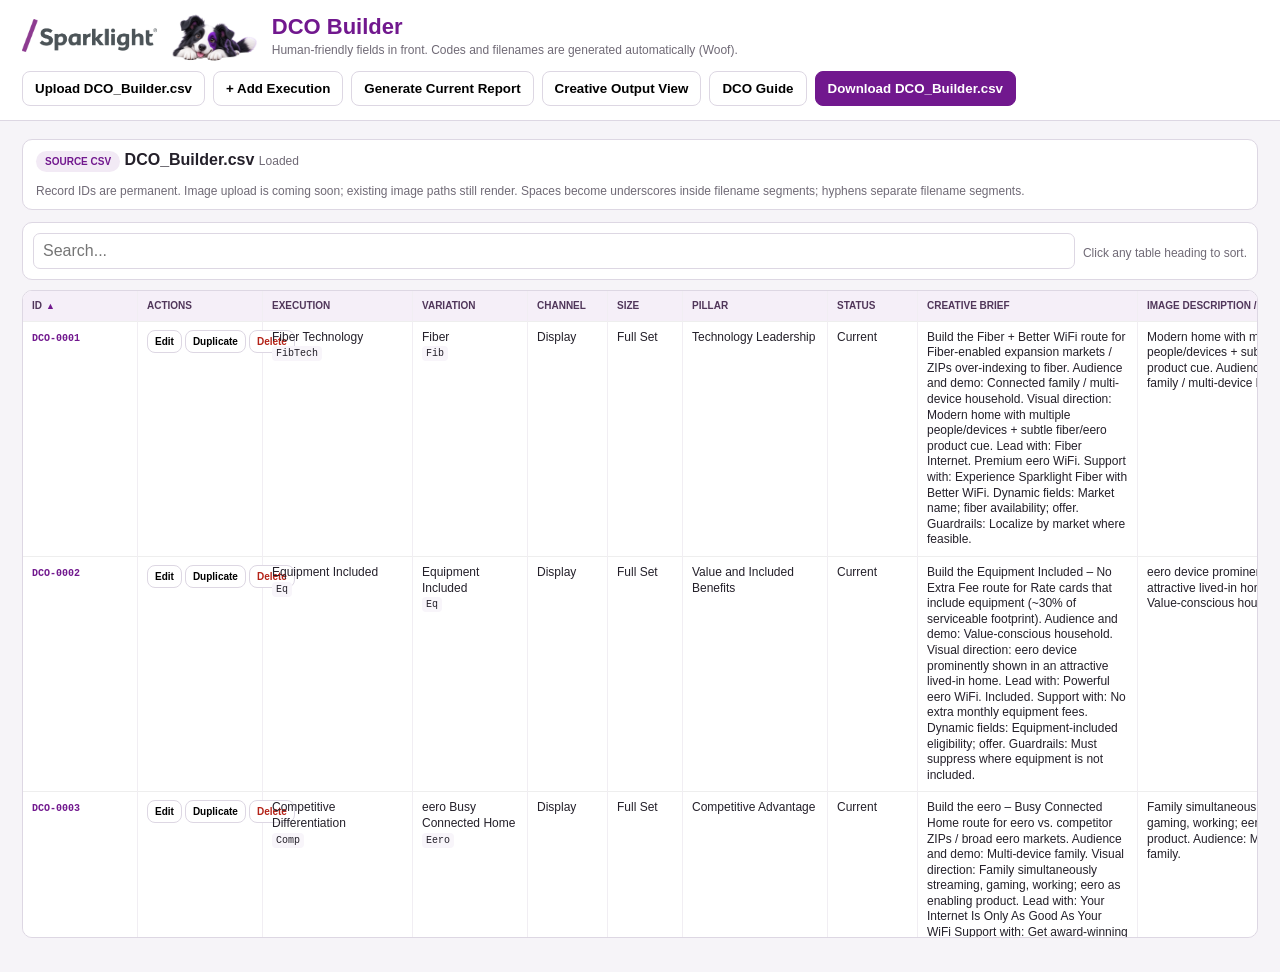
==== commit ebd02181: "Add files via upload" ====
--- a/index.html
+++ b/index.html
@@ -168,6 +168,7 @@
 <button onclick="addRow()">+ Add Execution</button>
 <button onclick="generateCurrentReport()">Generate Current Report</button>
 <button onclick="goToOutputs()">Creative Output View</button>
+<button onclick="location.href='DCO_Guide.html'">DCO Guide</button>
 <button class="primary" onclick="downloadCSV()">Download DCO_Builder.csv</button>
 </div>
 </div></header>
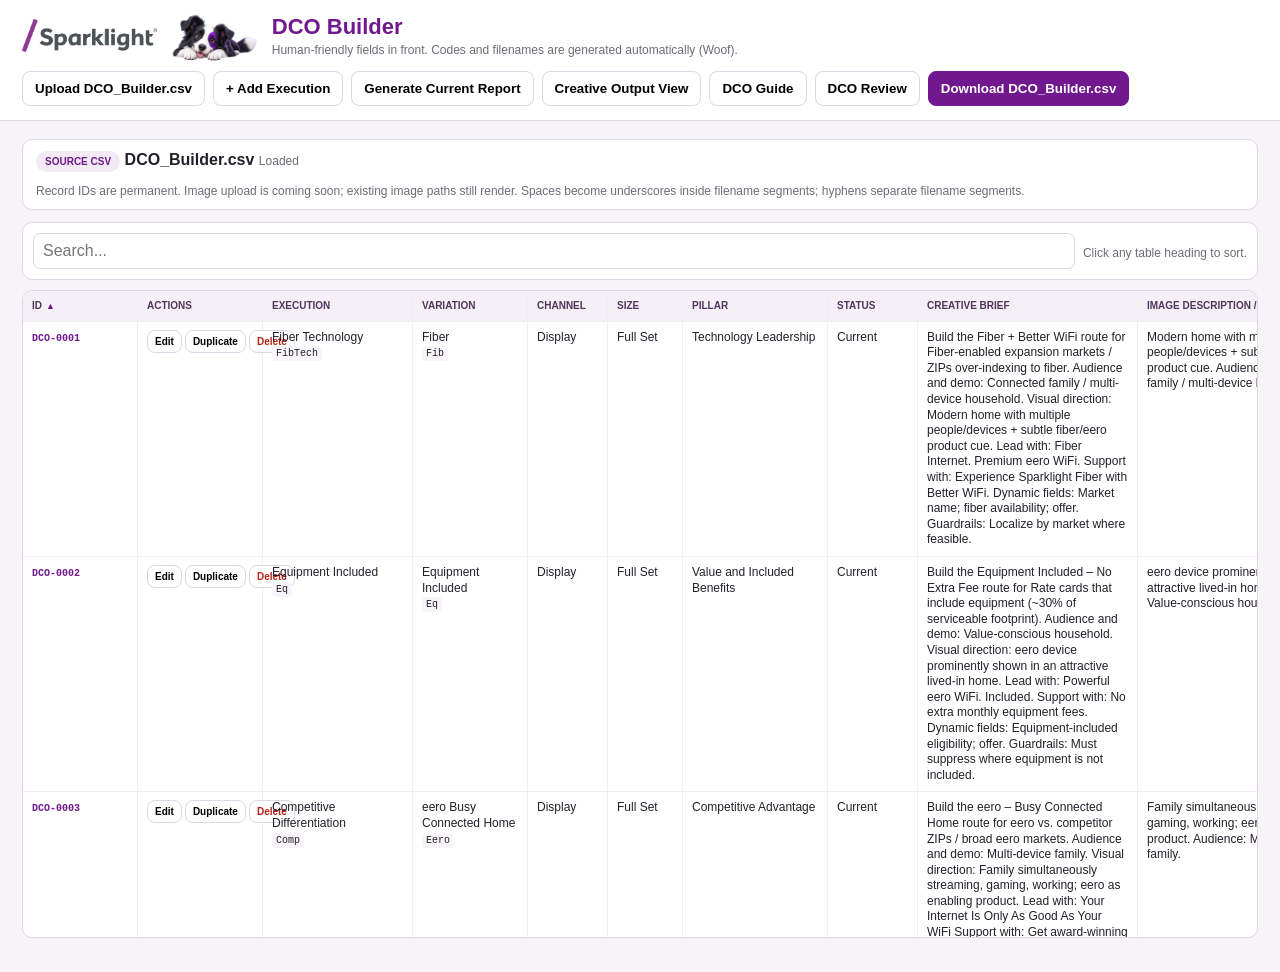
==== commit 3f07a2ad: "Add files via upload" ====
--- a/index.html
+++ b/index.html
@@ -169,6 +169,7 @@
 <button onclick="generateCurrentReport()">Generate Current Report</button>
 <button onclick="goToOutputs()">Creative Output View</button>
 <button onclick="location.href='DCO_Guide.html'">DCO Guide</button>
+<button onclick="location.href='DCOReview.html'">DCO Review</button>
 <button class="primary" onclick="downloadCSV()">Download DCO_Builder.csv</button>
 </div>
 </div></header>
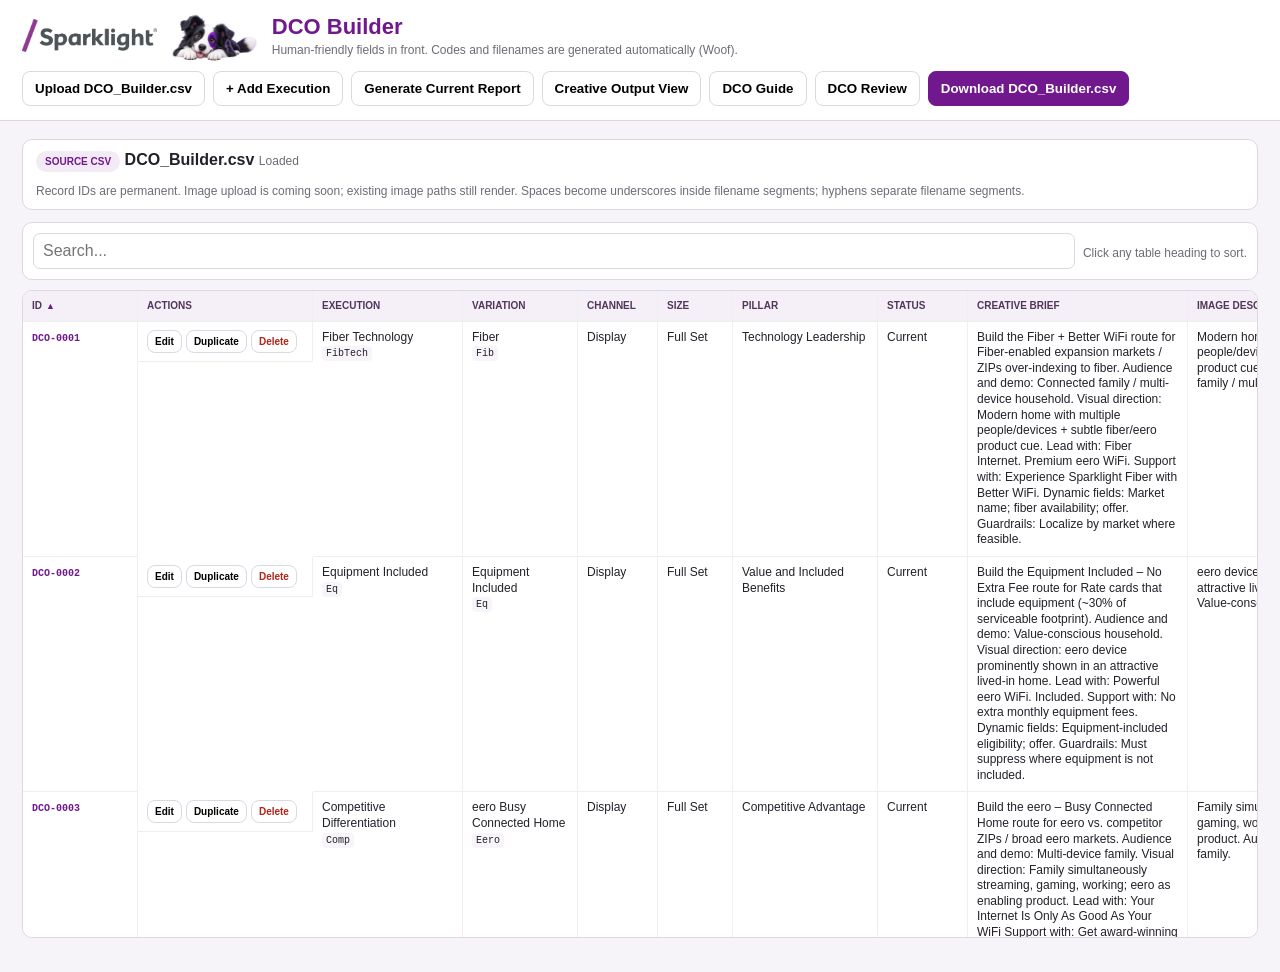
==== commit 920c17bc: "Add files via upload" ====
--- a/index.html
+++ b/index.html
@@ -27,7 +27,7 @@
 th{position:sticky;top:0;background:#f5eff8;text-align:left;color:#50365a;font-size:10px;text-transform:uppercase;z-index:2;cursor:pointer;user-select:none}
 th:hover{background:#ede3f2}
 .sortmark{font-size:9px;color:var(--p);margin-left:4px}
-.rowbtns{white-space:nowrap} .rowbtns button{padding:5px 7px;font-size:10px;margin-right:3px}
+.rowbtns{white-space:normal;display:flex;flex-wrap:wrap;gap:4px;align-content:flex-start} .rowbtns button{padding:5px 7px;font-size:10px;margin:0;flex:0 0 auto;white-space:nowrap}
 .record-id{font-family:ui-monospace,SFMono-Regular,Consolas,monospace;font-size:10px;font-weight:800;color:var(--p)}
 .code{font-family:ui-monospace,SFMono-Regular,Consolas,monospace;background:#f8f5fa;border-radius:4px;padding:2px 4px;font-size:10px}
 .details{font-size:11px;line-height:1.4}.priority-list{margin:0;padding-left:16px;font-size:11px;line-height:1.35}.priority-list li{margin:0 0 3px}.priority-list .required{font-weight:800;color:var(--p)} .filename{font-family:ui-monospace,SFMono-Regular,Consolas,monospace;font-size:10px;display:block;margin:3px 0}
@@ -186,7 +186,7 @@
 
 <div class="tablewrap"><table><thead><tr>
 <th style="width:115px" onclick="sortBy('Record_ID')">ID<span class="sortmark" data-sort="Record_ID"></span></th>
-<th style="width:125px">Actions</th>
+<th style="width:175px">Actions</th>
 <th style="width:150px" onclick="sortBy('Execution')">Execution<span class="sortmark" data-sort="Execution"></span></th>
 <th style="width:115px" onclick="sortBy('Variation')">Variation<span class="sortmark" data-sort="Variation"></span></th>
 <th style="width:80px" onclick="sortBy('Channel')">Channel<span class="sortmark" data-sort="Channel"></span></th>
